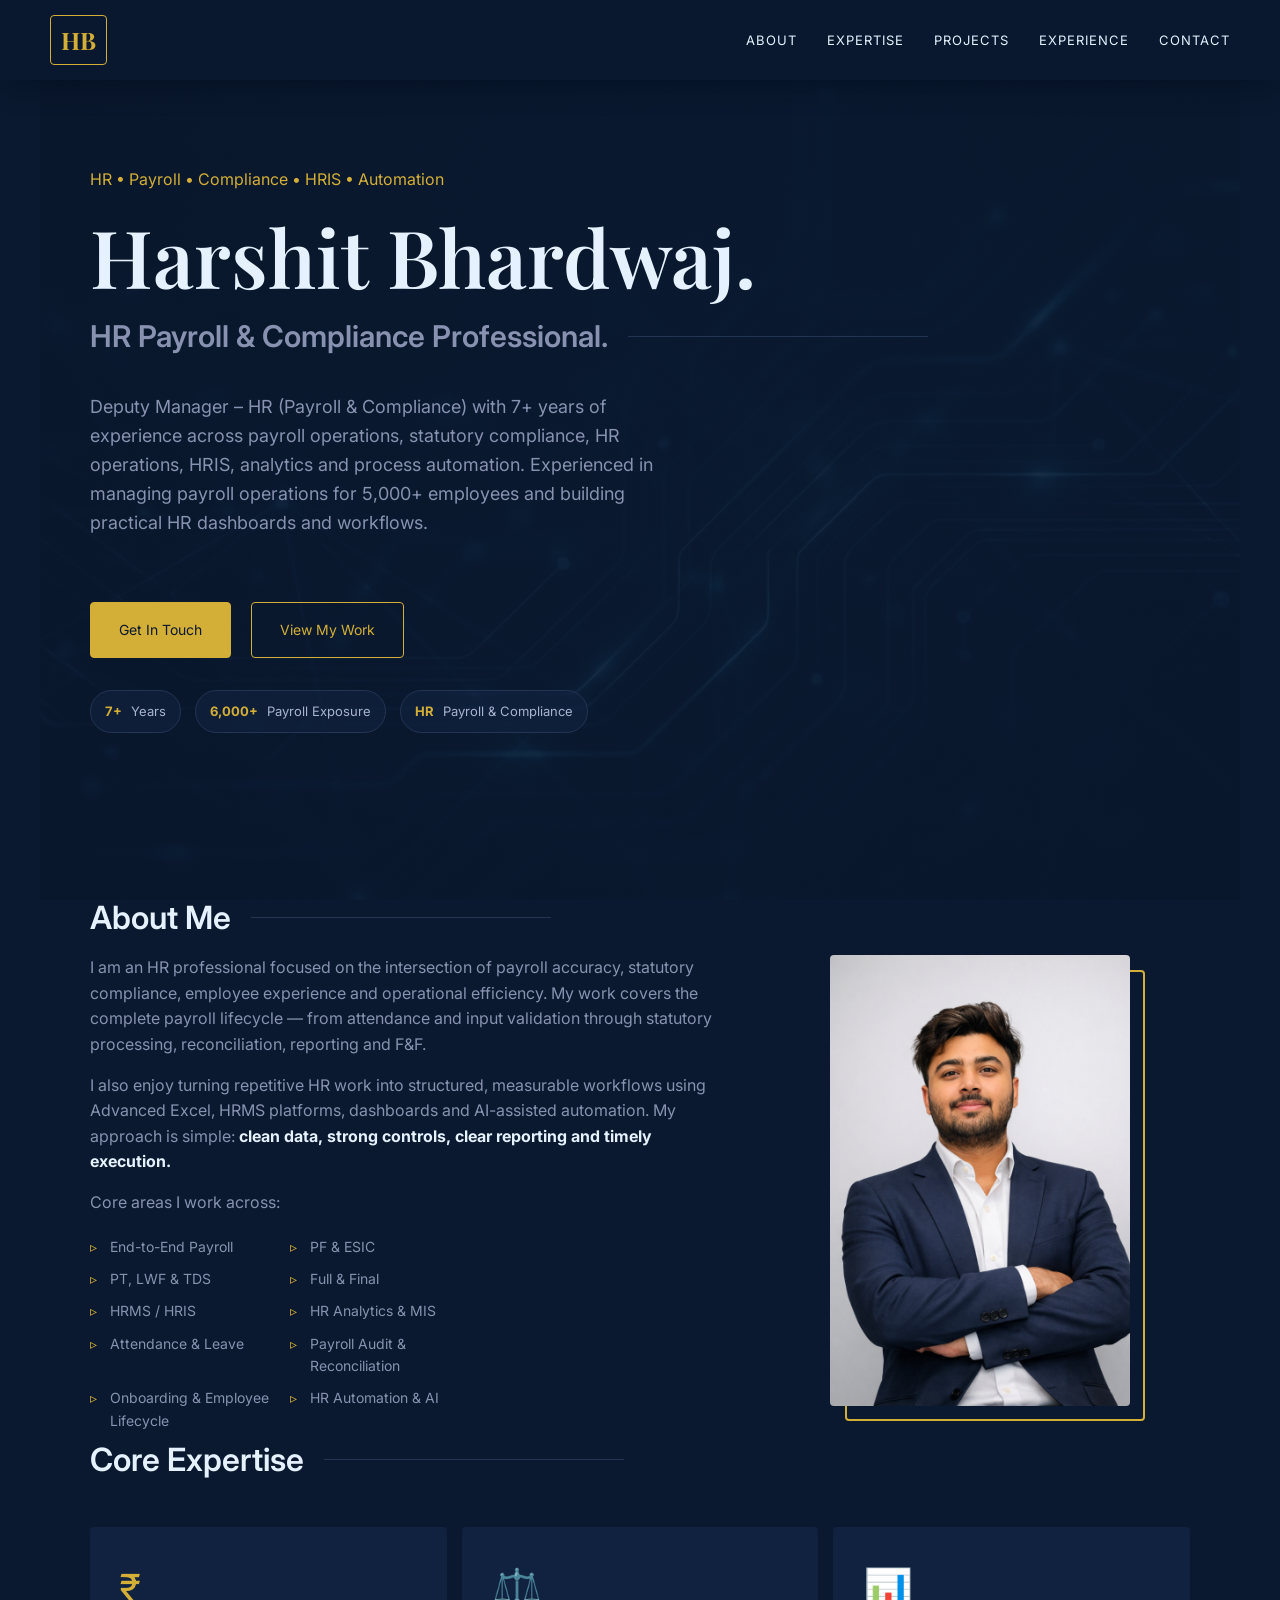
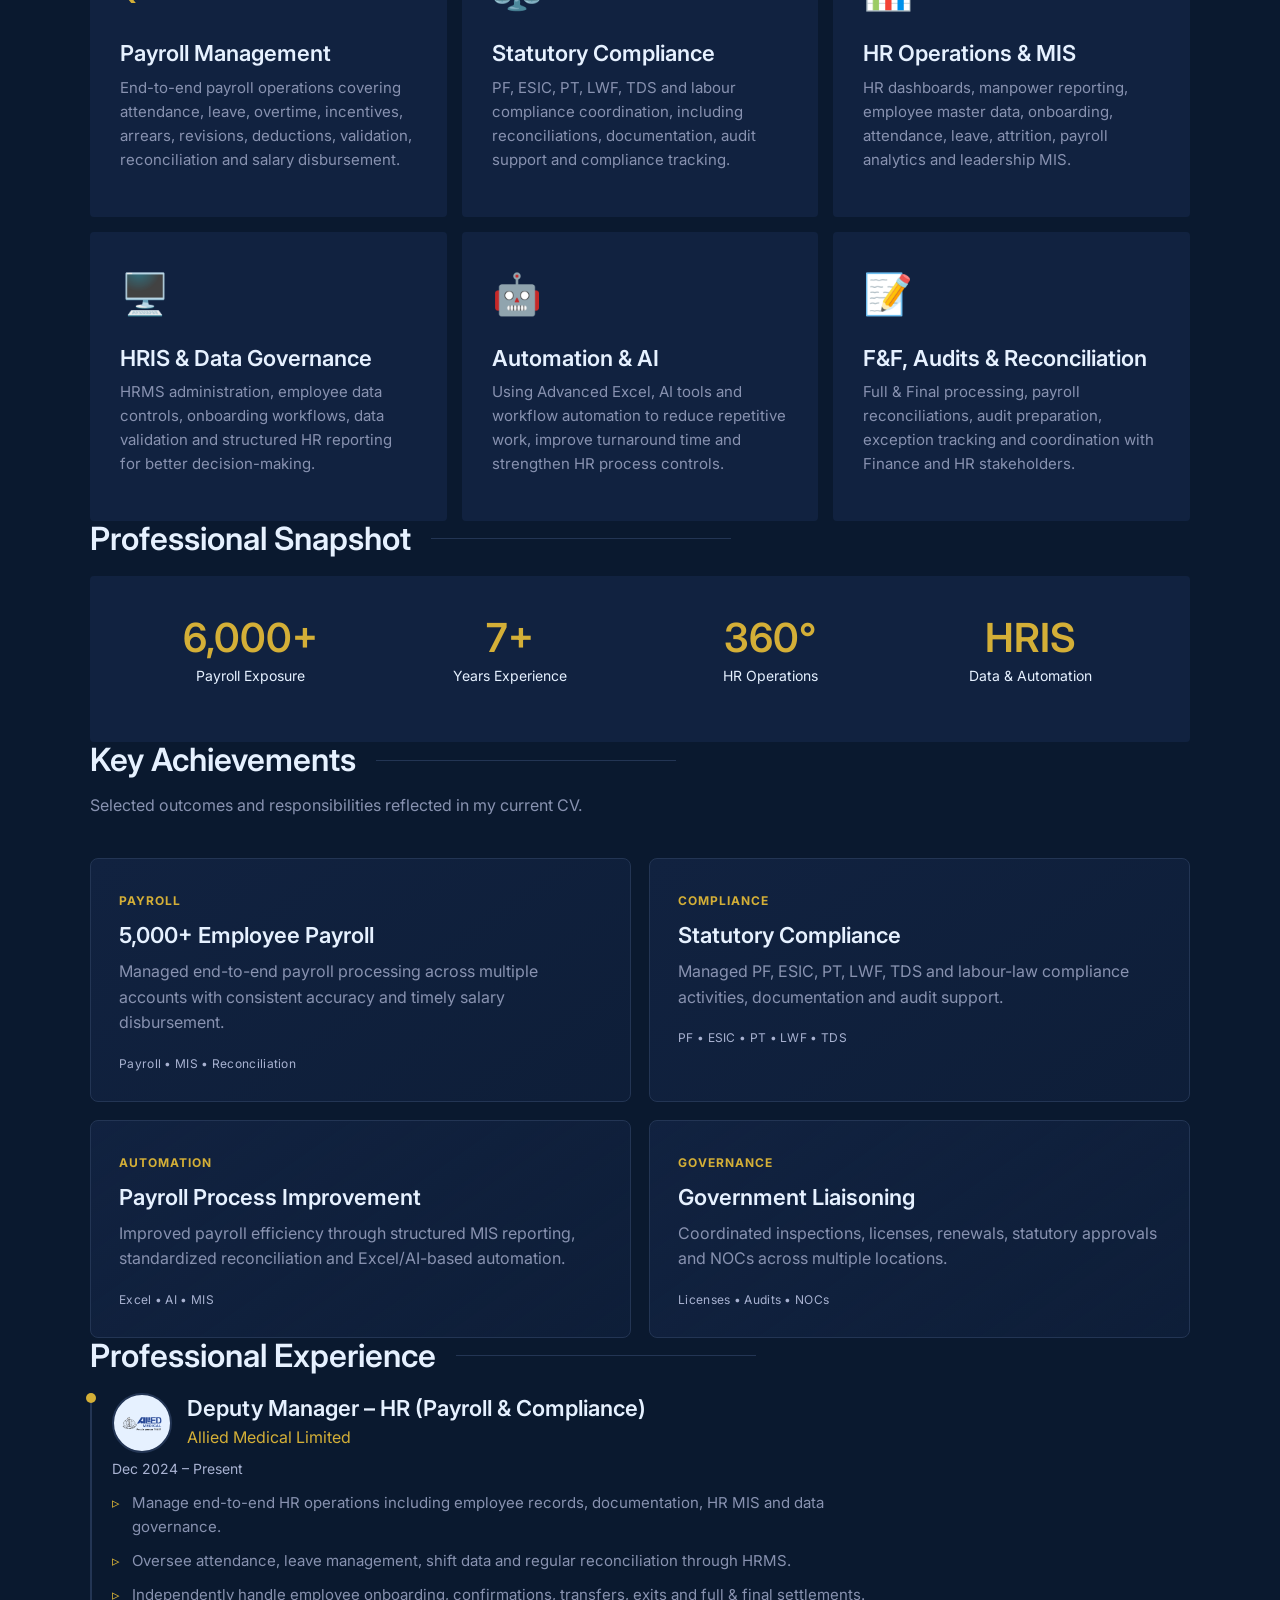
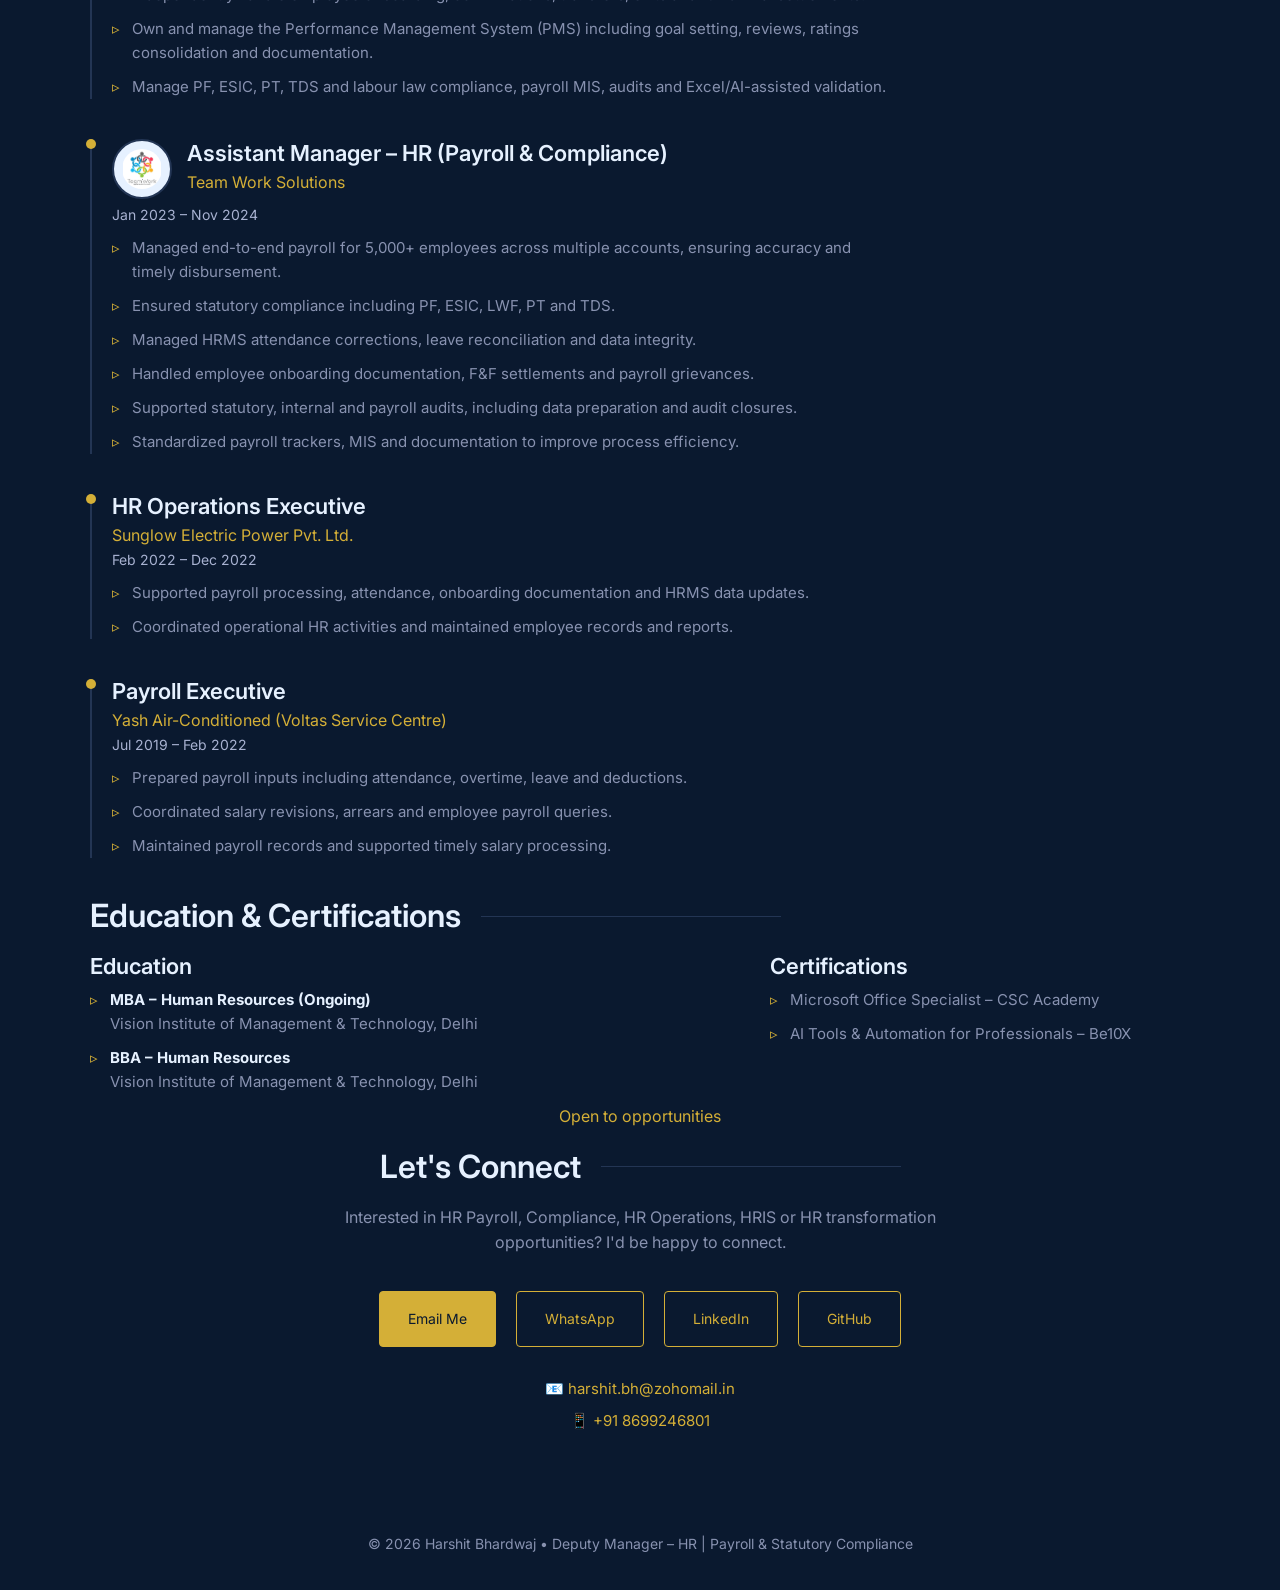
==== index.html @ 7fca2c7a "Update HR dashboard title and company logo labels" ====
<!DOCTYPE html>
<html lang="en">

<head>
    <meta charset="UTF-8">
    <meta name="viewport" content="width=device-width, initial-scale=1.0">
    <meta name="description" content="Harshit Bhardwaj — Deputy Manager – HR specializing in payroll, statutory compliance, HR operations, HRMS, employee lifecycle management and automation.">
    <meta name="author" content="Harshit Bhardwaj">
    <title>Harshit Bhardwaj | Deputy Manager – HR | Payroll & Statutory Compliance</title>
    <link rel="stylesheet" href="style.css">
    <link rel="preconnect" href="https://fonts.googleapis.com">
    <link rel="preconnect" href="https://fonts.gstatic.com" crossorigin>
    <link href="https://fonts.googleapis.com/css2?family=Inter:wght@300;400;500;600;700;800&family=Playfair+Display:wght@700&display=swap" rel="stylesheet">
</head>

<body>

    <header>
        <a href="#hero" class="logo" aria-label="Harshit Bhardwaj home">HB</a>
        <nav aria-label="Primary navigation">
            <ul>
                <li><a href="#about">About</a></li>
                <li><a href="#expertise">Expertise</a></li>
                <li><a href="#projects">Projects</a></li>
                <li><a href="#experience">Experience</a></li>
                <li><a href="#contact">Contact</a></li>
            </ul>
        </nav>
    </header>

    <main id="content">

        <section id="hero" class="container">
            <p class="overline">HR • Payroll • Compliance • HRIS • Automation</p>
            <h1>Harshit Bhardwaj.</h1>
            <h2 class="subtitle">HR Payroll & Compliance Professional.</h2>
            <p class="hero-text">
                Deputy Manager – HR (Payroll & Compliance) with 7+ years of experience across payroll operations,
                statutory compliance, HR operations, HRIS, analytics and process automation. Experienced in managing
                payroll operations for 5,000+ employees and building practical HR dashboards and workflows.
            </p>
            <div class="cta-group">
                <a href="mailto:Harshitbharthwaj@gmail.com" class="btn btn-primary">Get In Touch</a>
                <a href="#projects" class="btn">View My Work</a>
            </div>
            <div class="hero-metrics" aria-label="Professional highlights">
                <span><strong>7+</strong> Years</span>
                <span><strong>6,000+</strong> Payroll Exposure</span>
                <span><strong>HR</strong> Payroll & Compliance</span>
            </div>
        </section>

        <section id="about" class="container">
            <h2>About Me</h2>
            <div class="about-content">
                <div class="about-text">
                    <p>
                        I am an HR professional focused on the intersection of payroll accuracy, statutory compliance,
                        employee experience and operational efficiency. My work covers the complete payroll lifecycle —
                        from attendance and input validation through statutory processing, reconciliation, reporting and F&F.
                    </p>
                    <p>
                        I also enjoy turning repetitive HR work into structured, measurable workflows using Advanced
                        Excel, HRMS platforms, dashboards and AI-assisted automation. My approach is simple:
                        <strong>clean data, strong controls, clear reporting and timely execution.</strong>
                    </p>
                    <p>Core areas I work across:</p>
                    <ul class="skills-list">
                        <li>End-to-End Payroll</li>
                        <li>PF & ESIC</li>
                        <li>PT, LWF & TDS</li>
                        <li>Full & Final</li>
                        <li>HRMS / HRIS</li>
                        <li>HR Analytics & MIS</li>
                        <li>Attendance & Leave</li>
                        <li>Payroll Audit & Reconciliation</li>
                        <li>Onboarding & Employee Lifecycle</li>
                        <li>HR Automation & AI</li>
                    </ul>
                </div>
                <div class="about-img">
                    <div class="img-wrapper">
                        <img src="assets/profile.png" alt="Harshit Bhardwaj">
                    </div>
                </div>
            </div>
        </section>

        <section id="expertise" class="container">
            <h2>Core Expertise</h2>
            <div class="expertise-grid">
                <div class="expertise-card">
                    <div class="expertise-icon">₹</div>
                    <h3>Payroll Management</h3>
                    <p>End-to-end payroll operations covering attendance, leave, overtime, incentives, arrears,
                        revisions, deductions, validation, reconciliation and salary disbursement.</p>
                </div>

                <div class="expertise-card">
                    <div class="expertise-icon">⚖️</div>
                    <h3>Statutory Compliance</h3>
                    <p>PF, ESIC, PT, LWF, TDS and labour compliance coordination, including reconciliations,
                        documentation, audit support and compliance tracking.</p>
                </div>

                <div class="expertise-card">
                    <div class="expertise-icon">📊</div>
                    <h3>HR Operations & MIS</h3>
                    <p>HR dashboards, manpower reporting, employee master data, onboarding, attendance, leave,
                        attrition, payroll analytics and leadership MIS.</p>
                </div>

                <div class="expertise-card">
                    <div class="expertise-icon">🖥️</div>
                    <h3>HRIS & Data Governance</h3>
                    <p>HRMS administration, employee data controls, onboarding workflows, data validation and
                        structured HR reporting for better decision-making.</p>
                </div>

                <div class="expertise-card">
                    <div class="expertise-icon">🤖</div>
                    <h3>Automation & AI</h3>
                    <p>Using Advanced Excel, AI tools and workflow automation to reduce repetitive work, improve
                        turnaround time and strengthen HR process controls.</p>
                </div>

                <div class="expertise-card">
                    <div class="expertise-icon">📝</div>
                    <h3>F&F, Audits & Reconciliation</h3>
                    <p>Full & Final processing, payroll reconciliations, audit preparation, exception tracking and
                        coordination with Finance and HR stakeholders.</p>
                </div>
            </div>
        </section>

        <section id="impact" class="container">
            <h2>Professional Snapshot</h2>
            <div class="stats-grid">
                <div class="stat-item">
                    <h3>6,000+</h3>
                    <p>Payroll Exposure</p>
                </div>
                <div class="stat-item">
                    <h3>7+</h3>
                    <p>Years Experience</p>
                </div>
                <div class="stat-item">
                    <h3>360°</h3>
                    <p>HR Operations</p>
                </div>
                <div class="stat-item">
                    <h3>HRIS</h3>
                    <p>Data & Automation</p>
                </div>
            </div>
        </section>

        <section id="projects" class="container">
            <h2>Key Achievements</h2>
            <p class="section-intro">Selected outcomes and responsibilities reflected in my current CV.</p>
            <div class="projects-grid">
                <article class="project-card">
                    <span class="project-tag">Payroll</span>
                    <h3>5,000+ Employee Payroll</h3>
                    <p>Managed end-to-end payroll processing across multiple accounts with consistent accuracy and timely salary disbursement.</p>
                    <div class="project-tech">Payroll • MIS • Reconciliation</div>
                </article>
                <article class="project-card">
                    <span class="project-tag">Compliance</span>
                    <h3>Statutory Compliance</h3>
                    <p>Managed PF, ESIC, PT, LWF, TDS and labour-law compliance activities, documentation and audit support.</p>
                    <div class="project-tech">PF • ESIC • PT • LWF • TDS</div>
                </article>
                <article class="project-card">
                    <span class="project-tag">Automation</span>
                    <h3>Payroll Process Improvement</h3>
                    <p>Improved payroll efficiency through structured MIS reporting, standardized reconciliation and Excel/AI-based automation.</p>
                    <div class="project-tech">Excel • AI • MIS</div>
                </article>
                <article class="project-card">
                    <span class="project-tag">Governance</span>
                    <h3>Government Liaisoning</h3>
                    <p>Coordinated inspections, licenses, renewals, statutory approvals and NOCs across multiple locations.</p>
                    <div class="project-tech">Licenses • Audits • NOCs</div>
                </article>
            </div>
        </section>

        <section id="experience" class="container">
            <h2>Professional Experience</h2>
            <div class="experience-container">

                <div class="job-entry">
                    <div class="job-header">
                        <div class="company-header">
                            <img src="assets/allied-logo.png" alt="Allied Medical Limited logo" class="company-logo">
                            <div>
                                <h3>Deputy Manager – HR (Payroll & Compliance)</h3>
                                <span class="company">Allied Medical Limited</span>
                            </div>
                        </div>
                        <span class="range">Dec 2024 – Present</span>
                    </div>
                    <div class="job-description">
                        <ul>
                            <li>Manage end-to-end HR operations including employee records, documentation, HR MIS and data governance.</li>
                            <li>Oversee attendance, leave management, shift data and regular reconciliation through HRMS.</li>
                            <li>Independently handle employee onboarding, confirmations, transfers, exits and full & final settlements.</li>
                            <li>Own and manage the Performance Management System (PMS) including goal setting, reviews, ratings consolidation and documentation.</li>
                            <li>Manage PF, ESIC, PT, TDS and labour law compliance, payroll MIS, audits and Excel/AI-assisted validation.</li>
                        </ul>
                    </div>
                </div>

                <div class="job-entry">
                    <div class="job-header">
                        <div class="company-header">
                            <img src="assets/teamwork-logo.jpg" alt="Teamwork logo" class="company-logo">
                            <div>
                                <h3>Assistant Manager – HR (Payroll & Compliance)</h3>
                                <span class="company">Team Work Solutions</span>
                            </div>
                        </div>
                        <span class="range">Jan 2023 – Nov 2024</span>
                    </div>
                    <div class="job-description">
                        <ul>
                            <li>Managed end-to-end payroll for 5,000+ employees across multiple accounts, ensuring accuracy and timely disbursement.</li>
                            <li>Ensured statutory compliance including PF, ESIC, LWF, PT and TDS.</li>
                            <li>Managed HRMS attendance corrections, leave reconciliation and data integrity.</li>
                            <li>Handled employee onboarding documentation, F&F settlements and payroll grievances.</li>
                            <li>Supported statutory, internal and payroll audits, including data preparation and audit closures.</li>
                            <li>Standardized payroll trackers, MIS and documentation to improve process efficiency.</li>
                        </ul>
                    </div>
                </div>

                <div class="job-entry">
                    <div class="job-header">
                        <h3>HR Operations Executive</h3>
                        <span class="company">Sunglow Electric Power Pvt. Ltd.</span>
                        <span class="range">Feb 2022 – Dec 2022</span>
                    </div>
                    <div class="job-description">
                        <ul>
                            <li>Supported payroll processing, attendance, onboarding documentation and HRMS data updates.</li>
                            <li>Coordinated operational HR activities and maintained employee records and reports.</li>
                        </ul>
                    </div>
                </div>

                <div class="job-entry">
                    <div class="job-header">
                        <h3>Payroll Executive</h3>
                        <span class="company">Yash Air-Conditioned (Voltas Service Centre)</span>
                        <span class="range">Jul 2019 – Feb 2022</span>
                    </div>
                    <div class="job-description">
                        <ul>
                            <li>Prepared payroll inputs including attendance, overtime, leave and deductions.</li>
                            <li>Coordinated salary revisions, arrears and employee payroll queries.</li>
                            <li>Maintained payroll records and supported timely salary processing.</li>
                        </ul>
                    </div>
                </div>

            </div>
        </section>

        <section id="education" class="container">
            <h2>Education & Certifications</h2>
            <div class="about-content">
                <div class="education-block">
                    <h3>Education</h3>
                    <ul class="job-description">
                        <li><strong>MBA – Human Resources (Ongoing)</strong><br>Vision Institute of Management & Technology, Delhi</li>
                        <li><strong>BBA – Human Resources</strong><br>Vision Institute of Management & Technology, Delhi</li>
                    </ul>
                </div>
                <div class="cert-block">
                    <h3>Certifications</h3>
                    <ul class="job-description">
                        <li>Microsoft Office Specialist – CSC Academy</li>
                        <li>AI Tools & Automation for Professionals – Be10X</li>
                    </ul>
                </div>
            </div>
        </section>

        <section id="contact" class="container contact-section">
            <p class="overline">Open to opportunities</p>
            <h2>Let's Connect</h2>
            <p class="contact-copy">
                Interested in HR Payroll, Compliance, HR Operations, HRIS or HR transformation opportunities?
                I'd be happy to connect.
            </p>

            <div class="cta-group contact-actions">
                <a href="mailto:harshit.bh@zohomail.in" class="btn btn-primary">Email Me</a>
                <a href="https://wa.me/918699246801?text=Hi%20Harshit,%20I%20visited%20your%20portfolio%20and%20would%20like%20to%20connect." target="_blank" rel="noopener noreferrer" class="btn">WhatsApp</a>
                <a href="https://www.linkedin.com/in/harshitbhardwajteam" target="_blank" rel="noopener noreferrer" class="btn">LinkedIn</a>
                <a href="https://github.com/agentravan" target="_blank" rel="noopener noreferrer" class="btn">GitHub</a>
            </div>

            <div class="contact-details">
                <p>📧 <a href="mailto:harshit.bh@zohomail.in">harshit.bh@zohomail.in</a></p>
                <p>📱 <a href="https://wa.me/918699246801" target="_blank" rel="noopener noreferrer">+91 8699246801</a></p>
            </div>
        </section>

    </main>

    <footer>
        <div class="container">
            <p>© 2026 Harshit Bhardwaj • Deputy Manager – HR | Payroll & Statutory Compliance</p>
        </div>
    </footer>

    <script src="script.js"></script>
</body>
</html>
---- style.css ----
/* 
 * Harshit Bhardwaj Portfolio - Premium Corporate Theme
 * Colors: Navy Blue (#0a192f), Slate (#8892b0), White (#e6f1ff), Gold Accent (#d4af37)
 * Font: Inter / Playfair Display
 */

:root {
  --navy: #0a192f;
  --light-navy: #112240;
  --lightest-navy: #233554;
  --slate: #8892b0;
  --light-slate: #a8b2d1;
  --white: #e6f1ff;
  --gold: #d4af37;
  --gold-tint: rgba(212, 175, 55, 0.1);
  --font-sans: 'Inter', -apple-system, BlinkMacSystemFont, 'Segoe UI', Roboto, Helvetica, Arial, sans-serif;
  --font-serif: 'Playfair Display', serif;

  --transition: all 0.25s cubic-bezier(0.645, 0.045, 0.355, 1);
}

html {
  scroll-behavior: smooth;
  box-sizing: border-box;
}

*,
*:before,
*:after {
  box-sizing: inherit;
}

body {
  margin: 0;
  padding: 0;
  width: 100%;
  background-color: var(--navy);
  color: var(--slate);
  font-family: var(--font-sans);
  font-size: 16px;
  line-height: 1.6;
}

h1,
h2,
h3,
h4,
h5,
h6 {
  margin: 0 0 10px 0;
  font-weight: 600;
  color: var(--white);
  line-height: 1.1;
}

h1 {
  font-size: clamp(40px, 8vw, 80px);
  font-family: var(--font-serif);
}

h2 {
  font-size: clamp(26px, 5vw, 32px);
  margin-bottom: 20px;
  display: flex;
  align-items: center;
  white-space: nowrap;
}

h2::after {
  content: "";
  display: block;
  position: relative;
  width: 300px;
  height: 1px;
  margin-left: 20px;
  background-color: var(--lightest-navy);
}

h3 {
  font-size: 22px;
  color: var(--white);
}

p {
  margin: 0 0 15px 0;
}

a {
  color: var(--gold);
  text-decoration: none;
  transition: var(--transition);
}

a:hover {
  color: var(--white);
}

ul {
  list-style: none;
  padding: 0;
  margin: 0;
}

section {
  padding: 100px 0;
  max-width: 1000px;
  margin: 0 auto;
}

.container {
  padding: 0 50px;
  margin: 0 auto;
  max-width: 1200px;
}

/* Header */
header {
  position: fixed;
  top: 0;
  width: 100%;
  height: 80px;
  background-color: rgba(10, 25, 47, 0.85);
  backdrop-filter: blur(10px);
  z-index: 11;
  display: flex;
  justify-content: space-between;
  align-items: center;
  padding: 0 50px;
  box-shadow: 0 10px 30px -10px rgba(2, 12, 27, 0.7);
}

.logo {
  font-family: var(--font-serif);
  color: var(--gold);
  font-size: 24px;
  font-weight: 700;
  border: 1px solid var(--gold);
  padding: 5px 10px;
  border-radius: 4px;
}

nav ul {
  display: flex;
  gap: 30px;
}

nav a {
  font-size: 13px;
  font-family: var(--font-sans);
  color: var(--white);
  text-transform: uppercase;
  letter-spacing: 1px;
}

nav a:hover {
  color: var(--gold);
}

/* Hero Section */
#hero {
  min-height: 100vh;
  display: flex;
  flex-direction: column;
  justify-content: center;
  align-items: flex-start;
  padding-top: 0;
  background: linear-gradient(rgba(10, 25, 47, 0.9), rgba(10, 25, 47, 0.9)), url('assets/hero-bg.png');
  background-size: cover;
  background-position: center;
  background-attachment: fixed;
}

.overline {
  color: var(--gold);
  font-family: var(--font-sans);
  font-size: 16px;
  margin-bottom: 20px;
}

.subtitle {
  color: var(--slate);
  font-size: clamp(20px, 4vw, 30px);
  margin-top: 10px;
}

.hero-text {
  max-width: 600px;
  margin-top: 20px;
  font-size: 18px;
}

.cta-group {
  margin-top: 50px;
  display: flex;
  gap: 20px;
}

.btn {
  color: var(--gold);
  background-color: transparent;
  border: 1px solid var(--gold);
  border-radius: 4px;
  padding: 1.25rem 1.75rem;
  font-size: 14px;
  line-height: 1;
  cursor: pointer;
  transition: var(--transition);
}

.btn:hover {
  background-color: var(--gold-tint);
}

.btn-primary {
  background-color: var(--gold);
  color: var(--navy);
}

.btn-primary:hover {
  background-color: transparent;
  color: var(--gold);
}

/* About Section */
.about-content {
  display: grid;
  grid-template-columns: 3fr 2fr;
  gap: 50px;
}

.about-text ul.skills-list {
  display: grid;
  grid-template-columns: repeat(2, minmax(140px, 200px));
  margin-top: 20px;
}

.about-text ul.skills-list li {
  position: relative;
  padding-left: 20px;
  margin-bottom: 10px;
  font-size: 14px;
}

.about-text ul.skills-list li::before {
  content: "▹";
  position: absolute;
  left: 0;
  color: var(--gold);
}

/* About Image */
.about-img {
  position: relative;
  max-width: 300px;
  margin: 0 auto;
}

.img-wrapper {
  position: relative;
  border-radius: 4px;
  background-color: transparent;
  border-radius: 4px;
}

.img-wrapper img {
  width: 100%;
  height: auto;
  border-radius: 4px;
  transition: var(--transition);
  display: block;
}

.img-wrapper:hover img {
  opacity: 1;
}

.img-wrapper::after {
  content: "";
  display: block;
  position: absolute;
  width: 100%;
  height: 100%;
  border: 2px solid var(--gold);
  top: 15px;
  left: 15px;
  z-index: -1;
  border-radius: 4px;
  transition: var(--transition);
}

.img-wrapper:hover::after {
  top: 10px;
  left: 10px;
}

/* Expertise Cards */
.expertise-grid {
  display: grid;
  grid-template-columns: repeat(auto-fill, minmax(300px, 1fr));
  gap: 15px;
  margin-top: 50px;
}

.expertise-card {
  background-color: var(--light-navy);
  padding: 30px;
  border-radius: 4px;
  transition: var(--transition);
  height: 100%;
  cursor: default;
}

.expertise-card:hover {
  transform: translateY(-5px);
  box-shadow: 0 20px 30px -15px rgba(2, 12, 27, 0.7);
}

.expertise-card header {
  margin-bottom: 20px;
}

.expertise-icon {
  color: var(--gold);
  font-size: 40px;
  margin-bottom: 20px;
}

.expertise-card h3 {
  margin-bottom: 10px;
}

.expertise-card p {
  font-size: 15px;
}

/* Experience Section */
.experience-container {
  max-width: 800px;
}

.job-entry {
  margin-bottom: 40px;
  padding-left: 20px;
  border-left: 2px solid var(--lightest-navy);
  position: relative;
}

.job-entry::before {
  content: "";
  position: absolute;
  left: -6px;
  top: 0;
  width: 10px;
  height: 10px;
  border-radius: 50%;
  background: var(--gold);
}

.job-header h3 {
  margin-bottom: 5px;
}

.company {
  color: var(--gold);
}

.range {
  font-family: var(--font-sans);
  font-size: 14px;
  color: var(--light-slate);
  margin-bottom: 10px;
  display: block;
}

.job-description ul {
  margin-top: 10px;
}

.job-description li {
  position: relative;
  padding-left: 20px;
  margin-bottom: 10px;
  font-size: 15px;
}

.job-description li::before {
  content: "▹";
  position: absolute;
  left: 0;
  color: var(--gold);
}

/* Stats/Achievements */
.stats-grid {
  display: grid;
  grid-template-columns: repeat(4, 1fr);
  gap: 20px;
  text-align: center;
  margin-top: 20px;
  background-color: var(--light-navy);
  padding: 40px;
  border-radius: 4px;
}

.stat-item h3 {
  font-size: 40px;
  color: var(--gold);
  margin-bottom: 5px;
}

.stat-item p {
  color: var(--white);
  font-size: 14px;
}

/* Footer */
footer {
  text-align: center;
  padding: 20px;
  background-color: var(--navy);
  color: var(--slate);
  font-size: 14px;
}

/* Responsive */
@media (max-width: 768px) {
  .container {
    padding: 0 25px;
  }

  nav {
    display: none;
    /* Mobile menu to be implemented if needed */
  }

  h1 {
    font-size: 50px;
  }

  .about-content {
    grid-template-columns: 1fr;
  }

  .stats-grid {
    grid-template-columns: 1fr 1fr;
  }
}

/* Company Logos */
.company-header {
  display: flex;
  align-items: center;
  gap: 15px;
  margin-bottom: 5px;
}

.company-logo {
  width: 60px;
  height: 60px;
  object-fit: contain;
  background-color: var(--white);
  border-radius: 50%;
  padding: 8px;
  border: 2px solid var(--lightest-navy);
  transition: var(--transition);
}

@media (max-width: 768px) {
  .company-header {
    flex-direction: column;
    align-items: flex-start;
  }
}

/* Portfolio 2026 enhancements */
.hero-metrics {
  display: flex;
  flex-wrap: wrap;
  gap: 14px;
  margin-top: 32px;
}
.hero-metrics span {
  padding: 10px 14px;
  border: 1px solid var(--lightest-navy);
  border-radius: 999px;
  background: rgba(17, 34, 64, 0.65);
  color: var(--light-slate);
  font-size: 13px;
}
.hero-metrics strong {
  color: var(--gold);
  margin-right: 5px;
}
.section-intro {
  max-width: 680px;
  margin-top: -5px;
}
.projects-grid {
  display: grid;
  grid-template-columns: repeat(2, minmax(0, 1fr));
  gap: 18px;
  margin-top: 40px;
}
.project-card {
  background: linear-gradient(145deg, var(--light-navy), rgba(17, 34, 64, 0.55));
  border: 1px solid var(--lightest-navy);
  padding: 28px;
  border-radius: 8px;
  transition: var(--transition);
}
.project-card:hover {
  transform: translateY(-5px);
  border-color: var(--gold);
  box-shadow: 0 18px 35px -18px rgba(2, 12, 27, 0.9);
}
.project-card h3 {
  margin: 10px 0 12px;
}
.project-tag {
  display: inline-block;
  color: var(--gold);
  font-size: 12px;
  font-weight: 700;
  letter-spacing: 1px;
  text-transform: uppercase;
}
.project-tech {
  margin-top: 18px;
  color: var(--light-slate);
  font-size: 12px;
  letter-spacing: .3px;
}
.contact-section {
  text-align: center;
  margin-bottom: 80px;
}
.contact-section h2 {
  justify-content: center;
}
.contact-copy {
  max-width: 650px;
  margin: 0 auto;
}
.contact-actions {
  justify-content: center;
  margin-top: 35px;
}
.contact-details {
  margin-top: 30px;
  font-size: 15px;
}
.contact-details p {
  margin-bottom: 8px;
}
strong {
  color: var(--white);
}
@media (max-width: 768px) {
  .hero-metrics {
    gap: 8px;
  }
  .hero-metrics span {
    font-size: 12px;
  }
  .projects-grid {
    grid-template-columns: 1fr;
  }
  .contact-actions {
    flex-direction: column;
    width: 100%;
  }
  .contact-actions .btn {
    width: 100%;
    text-align: center;
  }
}
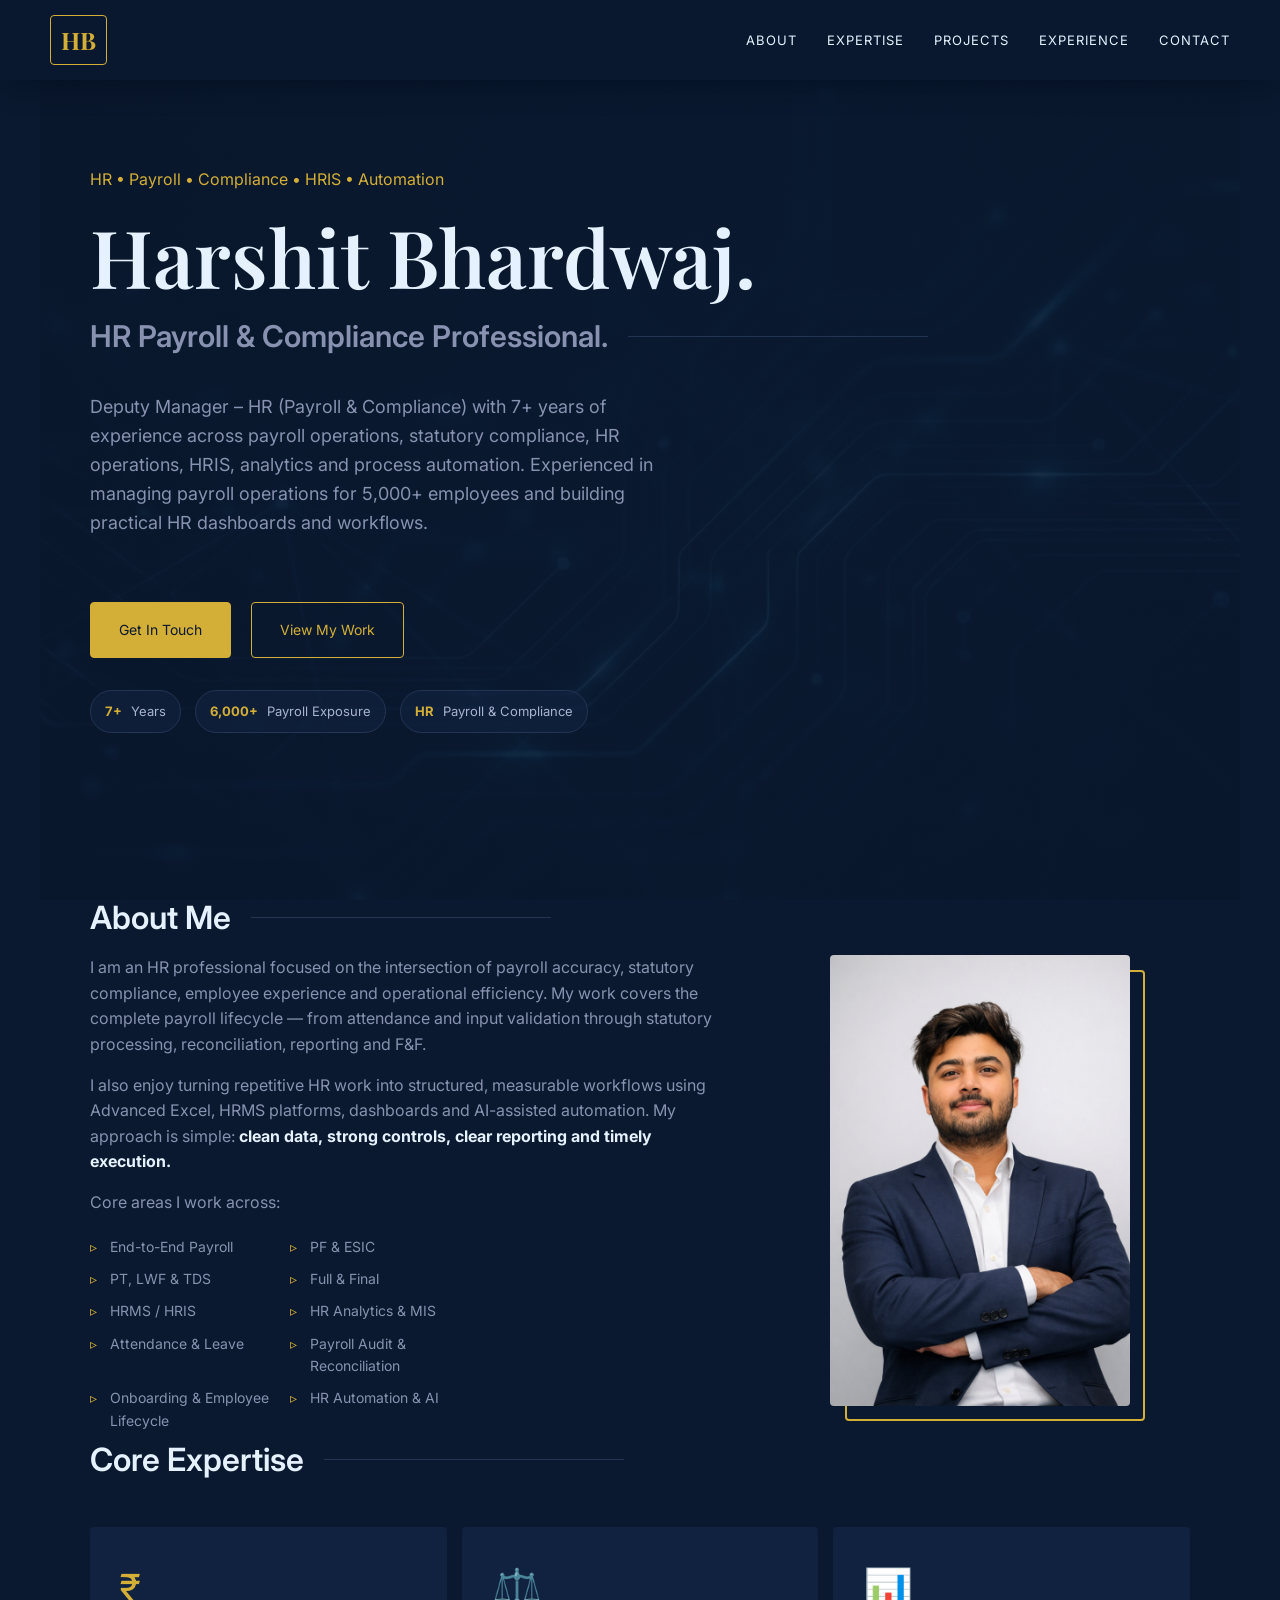
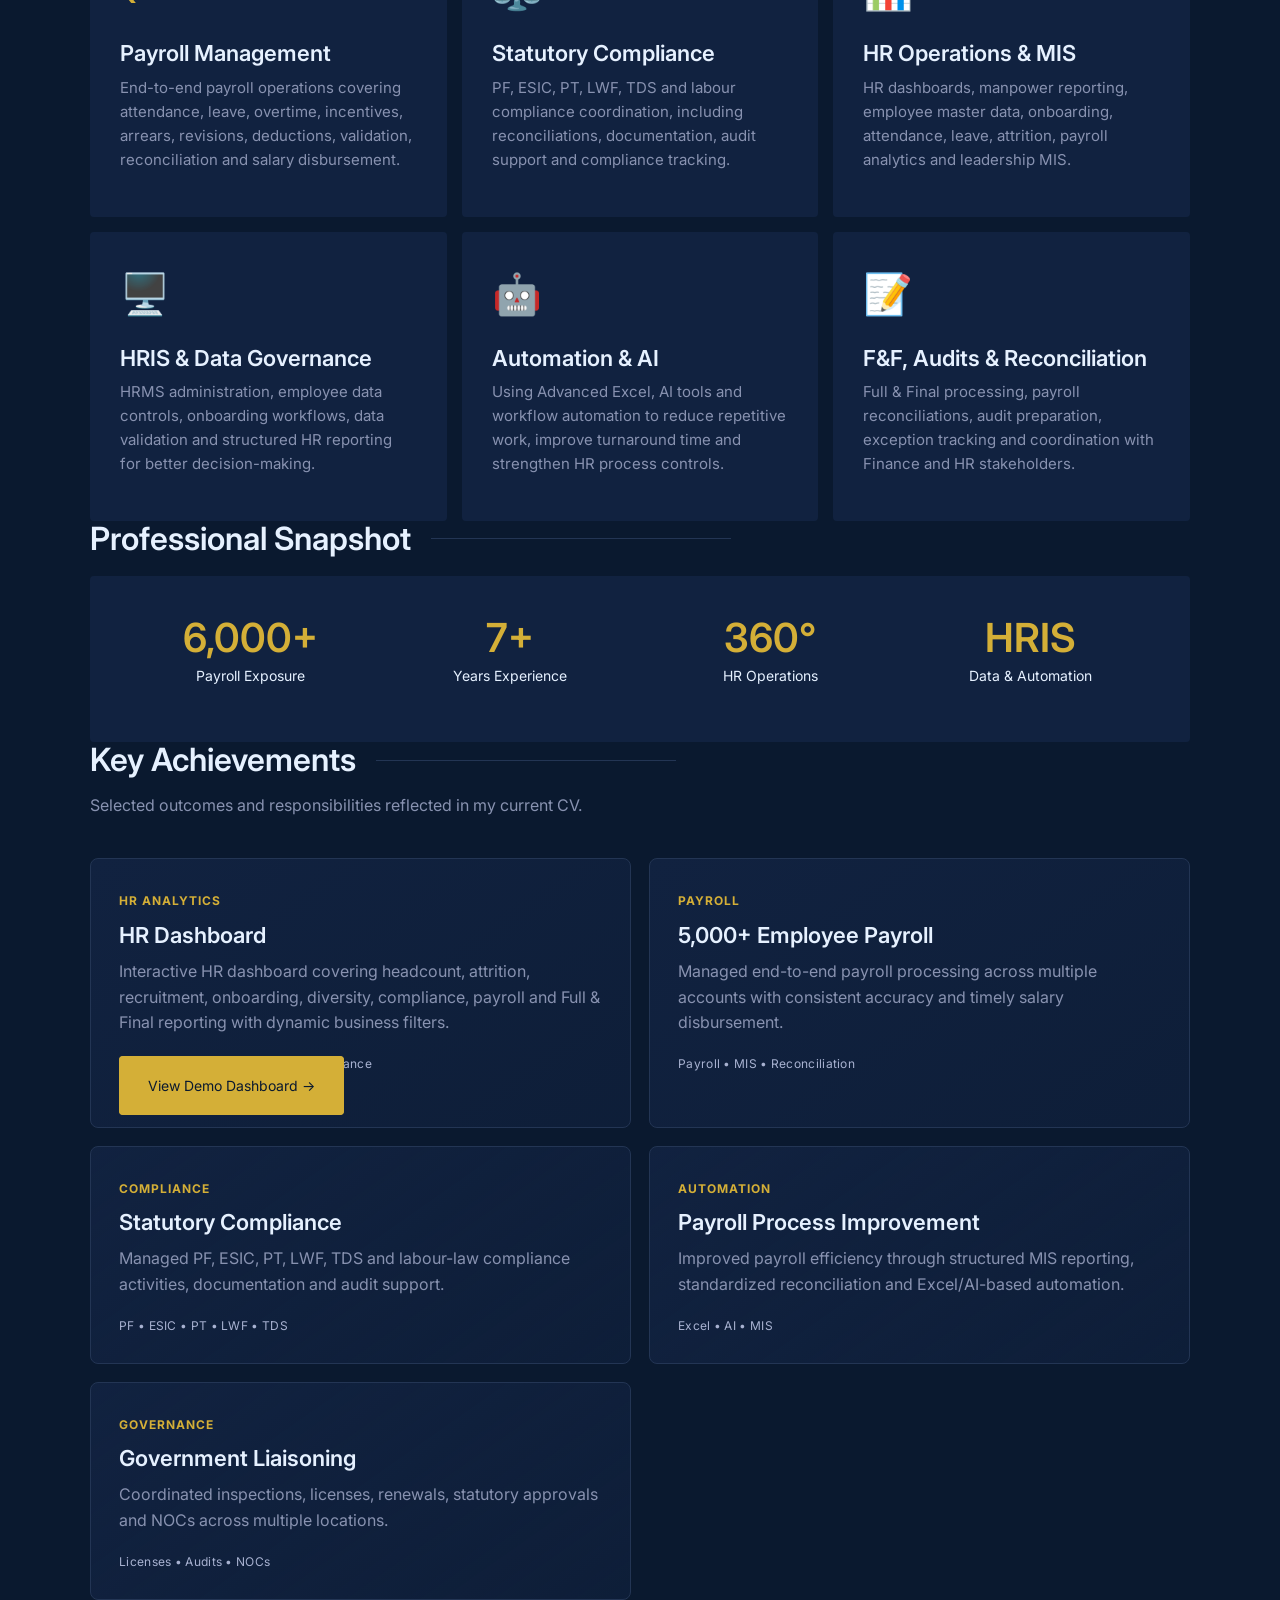
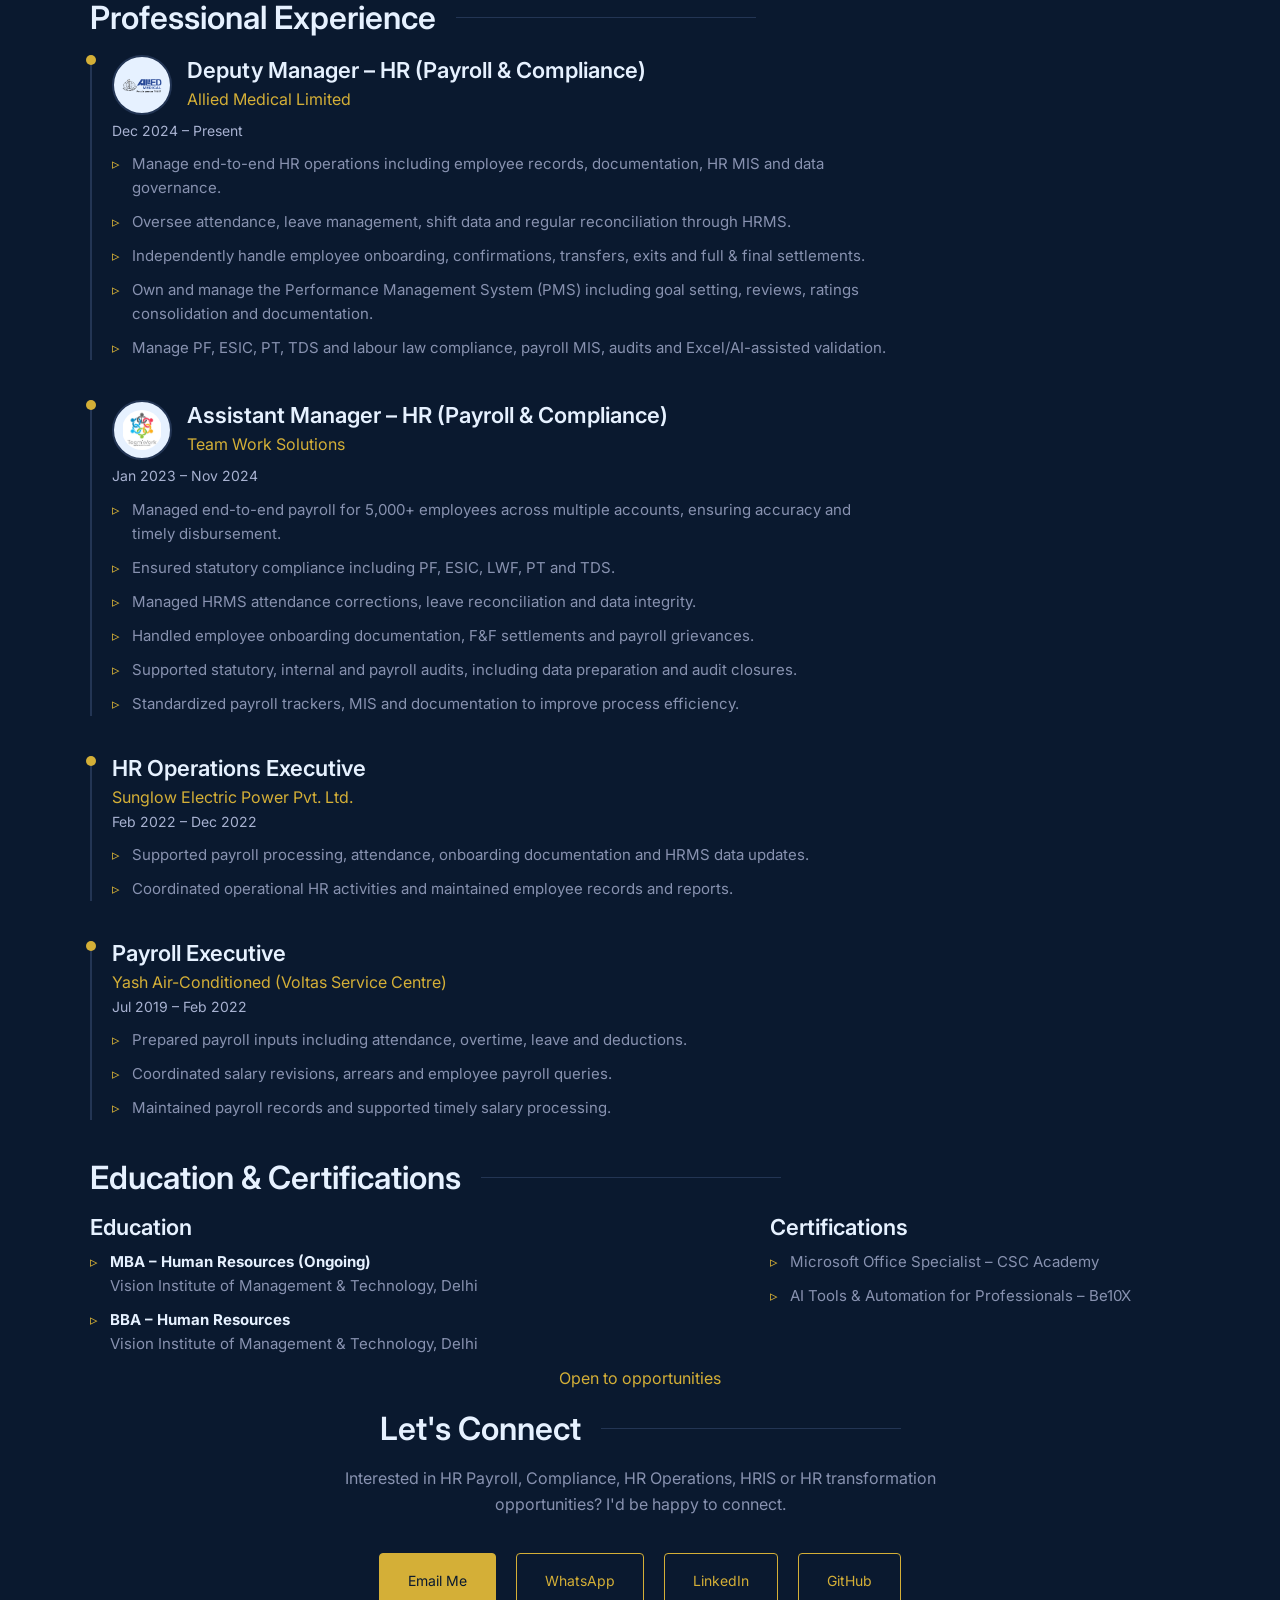
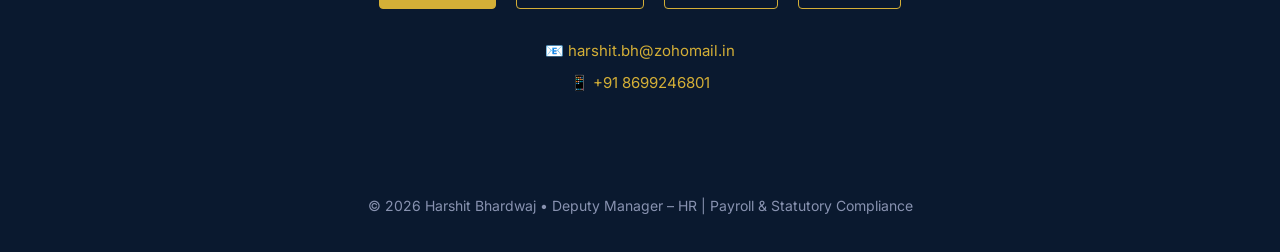
==== commit 0aea5808: "Add HR Dashboard demo card" ====
--- a/index.html
+++ b/index.html
@@ -160,6 +160,14 @@
             <p class="section-intro">Selected outcomes and responsibilities reflected in my current CV.</p>
             <div class="projects-grid">
                 <article class="project-card">
+                    <span class="project-tag">HR Analytics</span>
+                    <h3>HR Dashboard</h3>
+                    <p>Interactive HR dashboard covering headcount, attrition, recruitment, onboarding, diversity,
+                        compliance, payroll and Full & Final reporting with dynamic business filters.</p>
+                    <div class="project-tech">HRIS • MIS • Analytics • Data Governance</div>
+                    <a href="hr-dashboard-demo.html" class="btn btn-primary" target="_blank" rel="noopener noreferrer">View Demo Dashboard →</a>
+                </article>
+                <article class="project-card">
                     <span class="project-tag">Payroll</span>
                     <h3>5,000+ Employee Payroll</h3>
                     <p>Managed end-to-end payroll processing across multiple accounts with consistent accuracy and timely salary disbursement.</p>
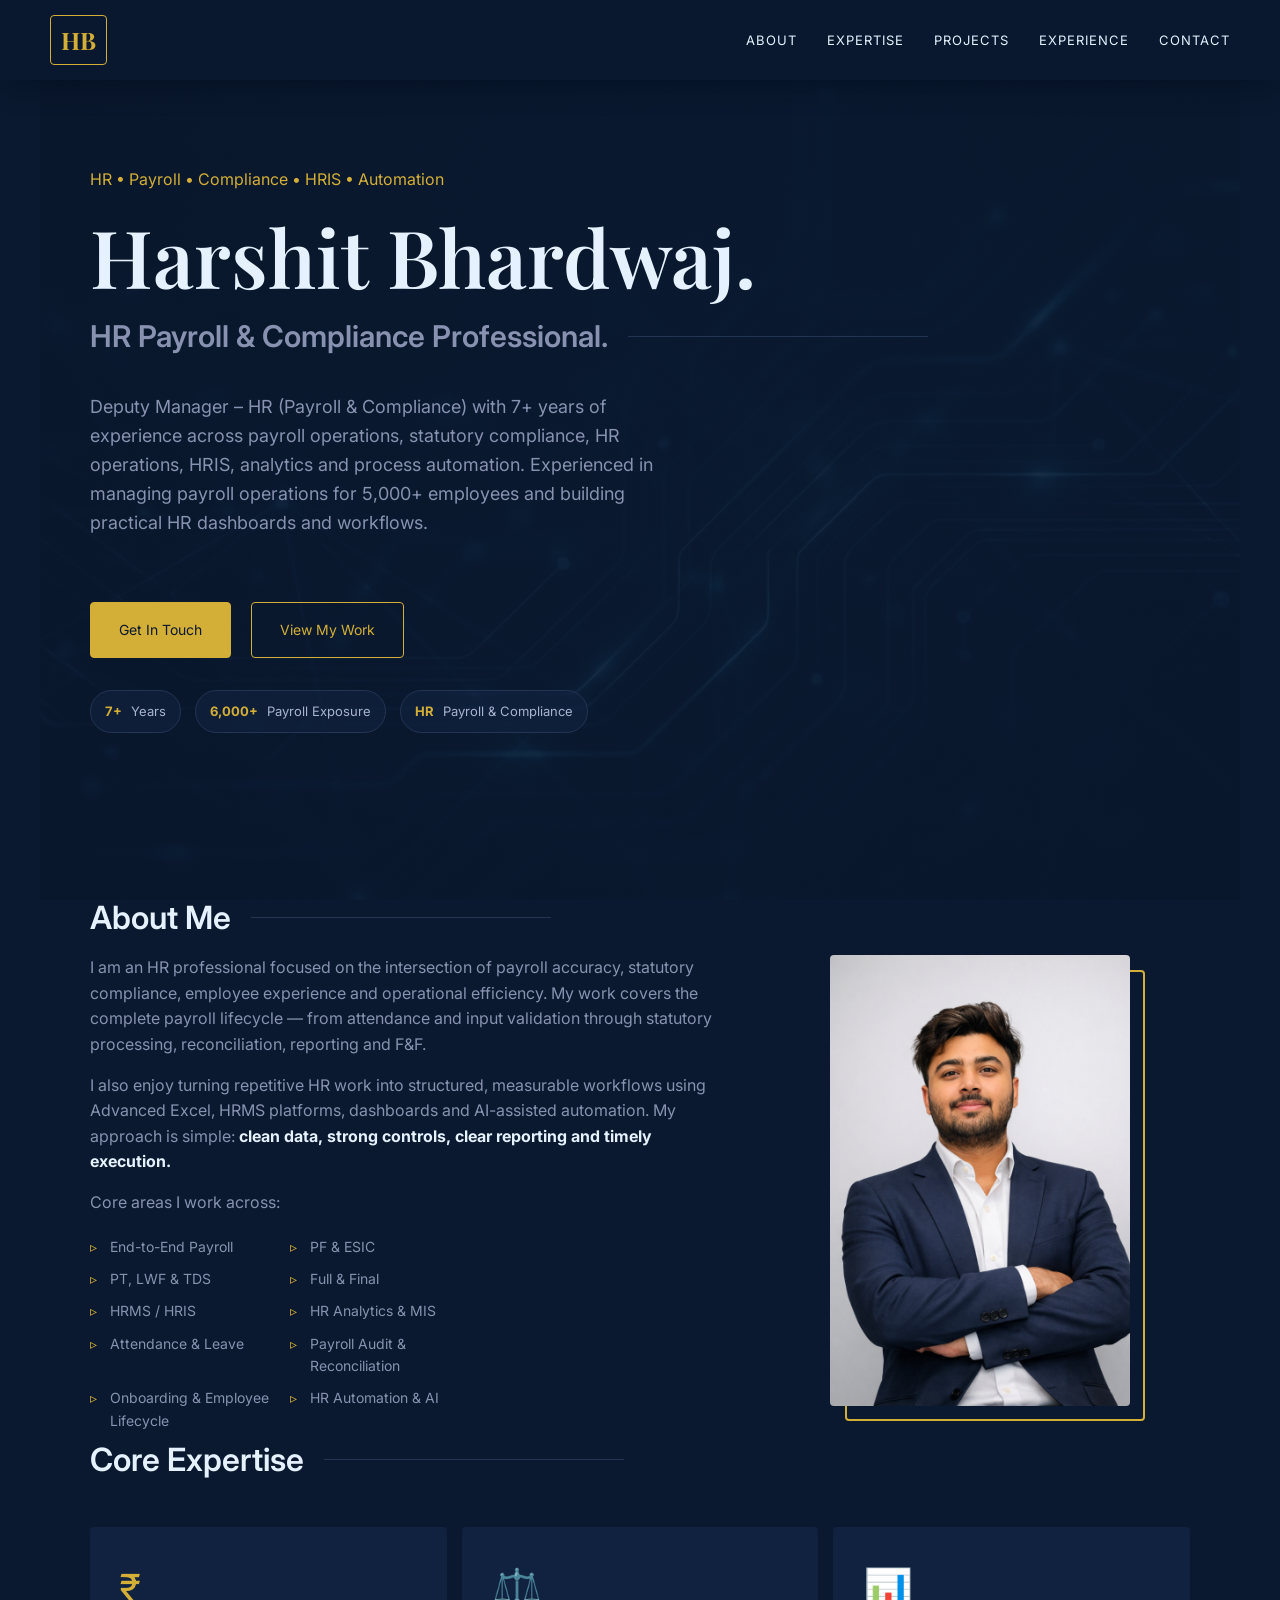
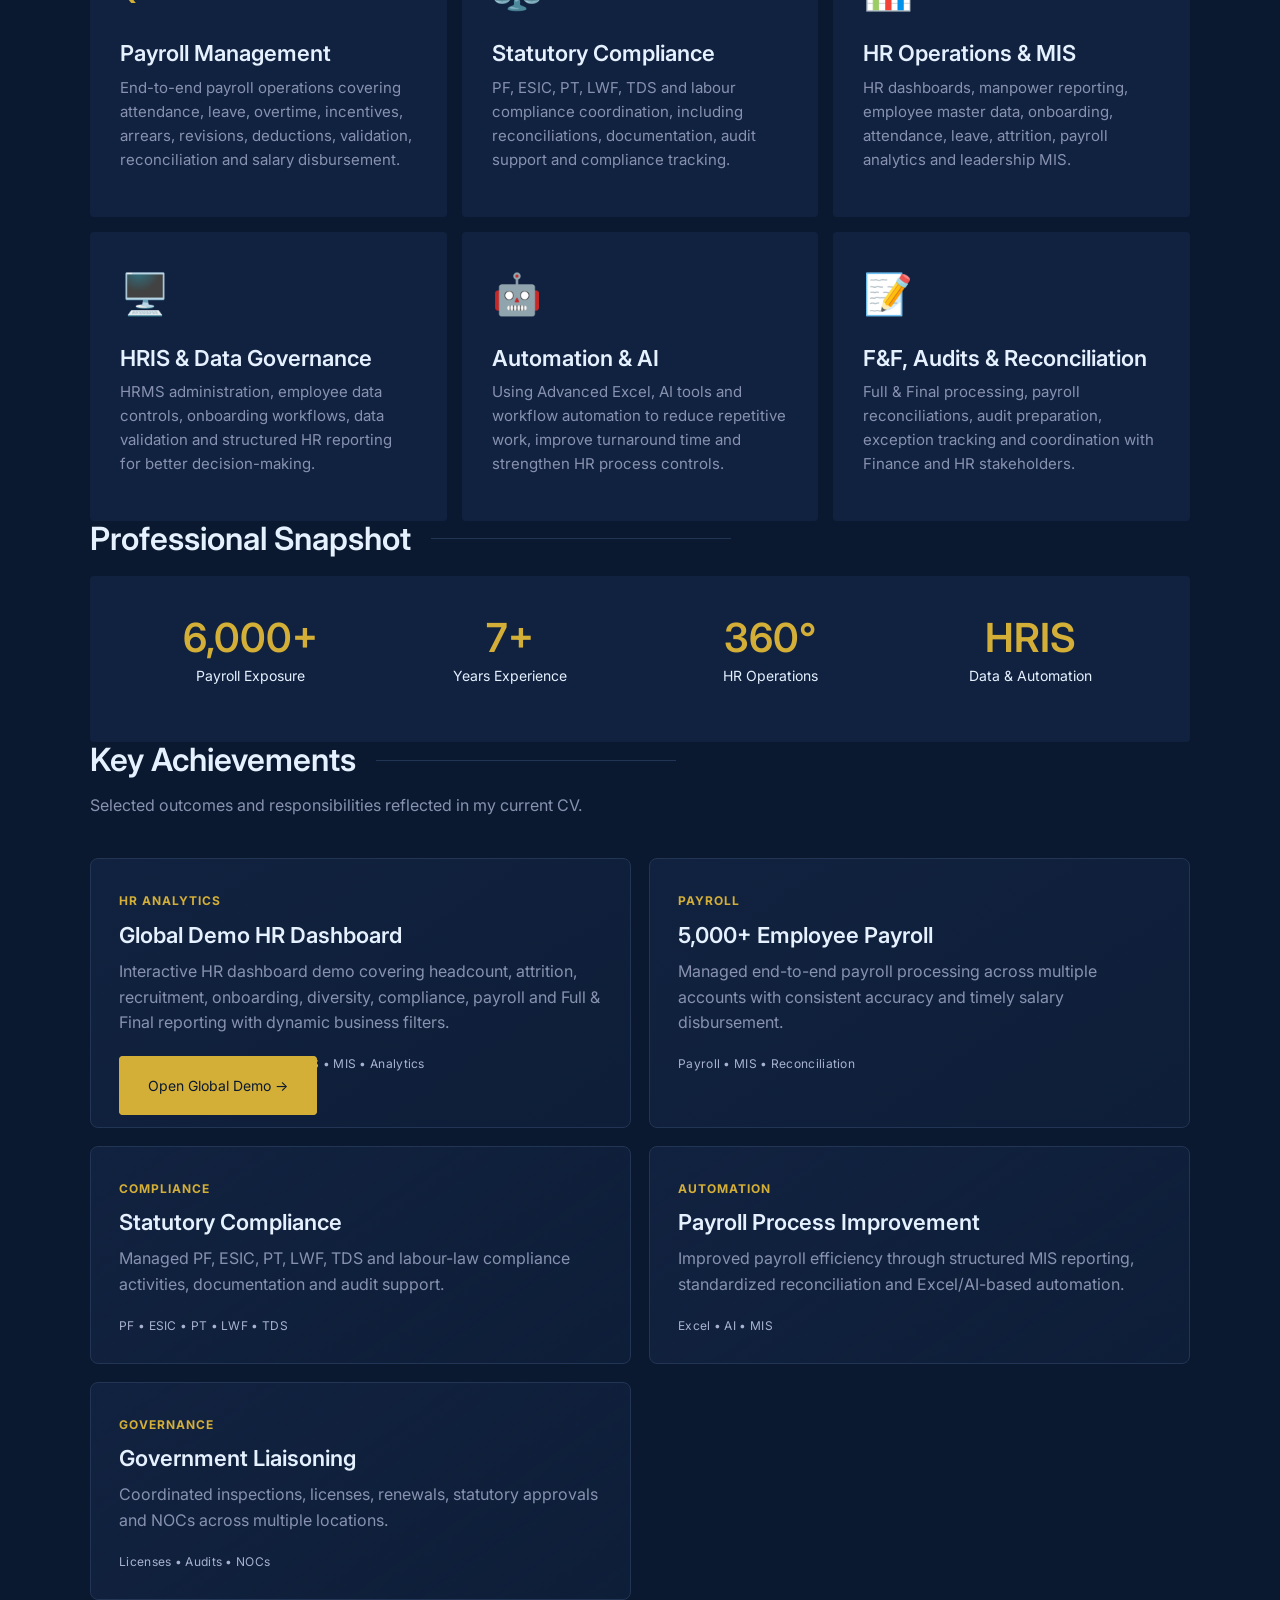
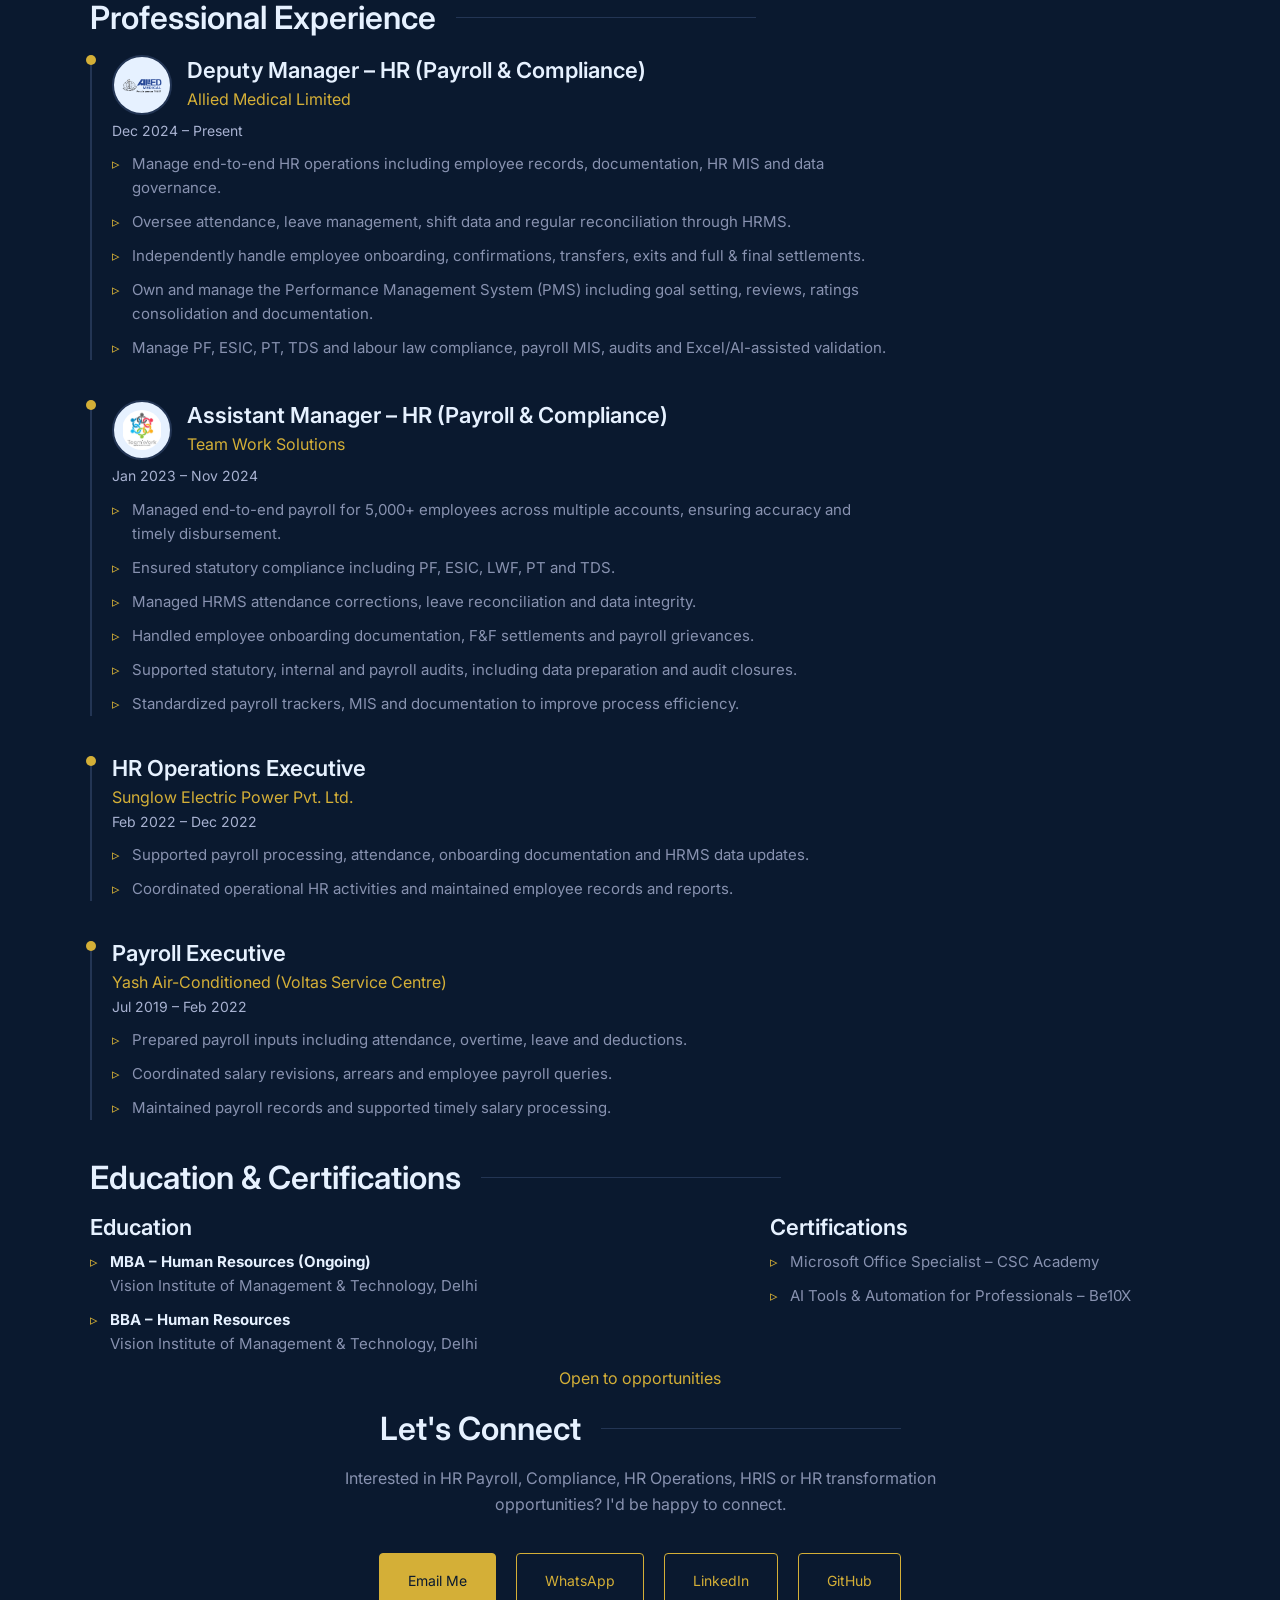
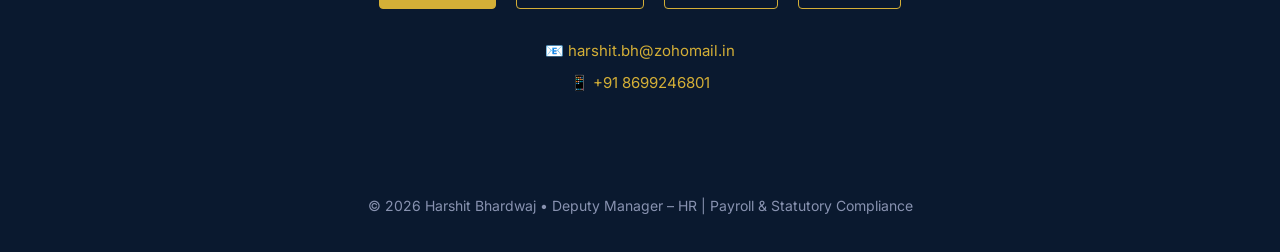
==== commit 165752fa: "Polish HR dashboard project card and demo CTA" ====
--- a/index.html
+++ b/index.html
@@ -161,11 +161,11 @@
             <div class="projects-grid">
                 <article class="project-card">
                     <span class="project-tag">HR Analytics</span>
-                    <h3>HR Dashboard</h3>
-                    <p>Interactive HR dashboard covering headcount, attrition, recruitment, onboarding, diversity,
+                    <h3>Global Demo HR Dashboard</h3>
+                    <p>Interactive HR dashboard demo covering headcount, attrition, recruitment, onboarding, diversity,
                         compliance, payroll and Full & Final reporting with dynamic business filters.</p>
-                    <div class="project-tech">HRIS • MIS • Analytics • Data Governance</div>
-                    <a href="hr-dashboard-demo.html" class="btn btn-primary" target="_blank" rel="noopener noreferrer">View Demo Dashboard →</a>
+                    <div class="project-tech">Made by Harshit Bhardwaj • HRIS • MIS • Analytics</div>
+                    <a href="hr-dashboard-demo.html" class="btn btn-primary project-demo-btn" target="_blank" rel="noopener noreferrer">Open Global Demo →</a>
                 </article>
                 <article class="project-card">
                     <span class="project-tag">Payroll</span>
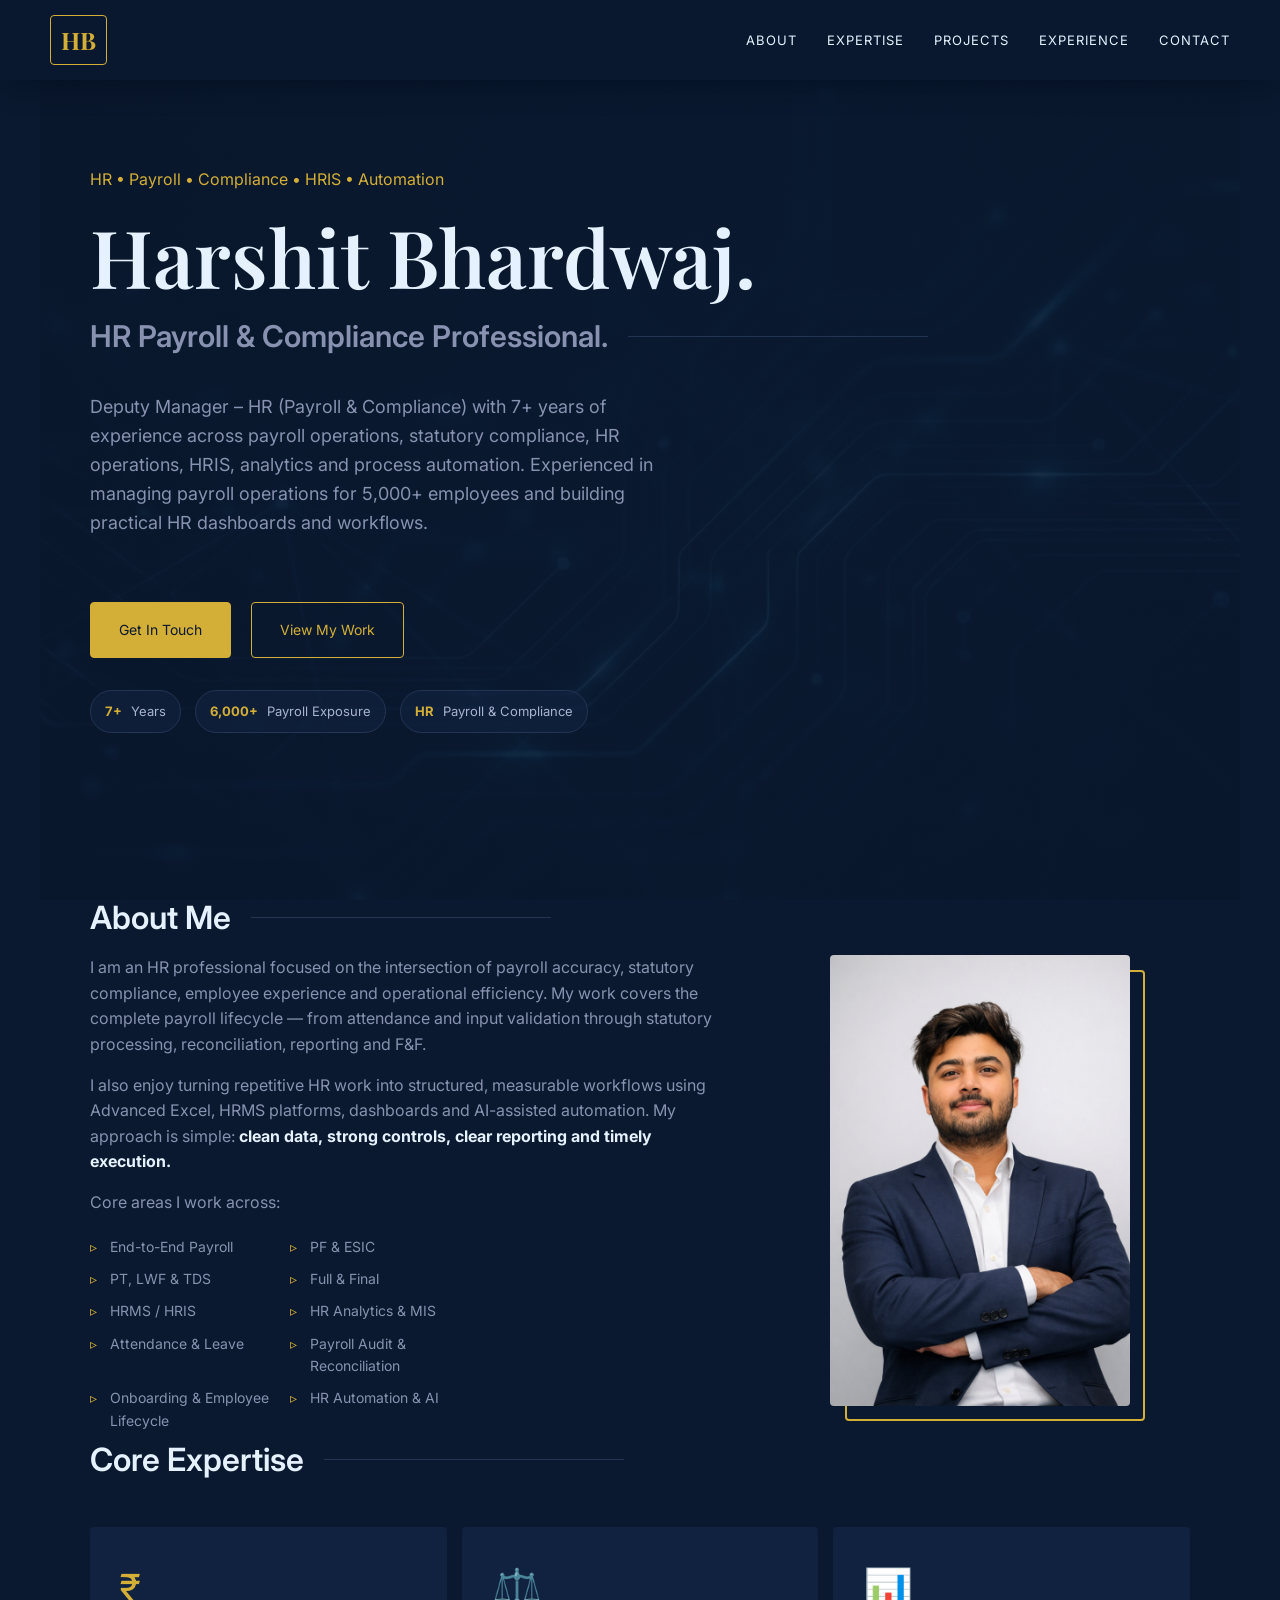
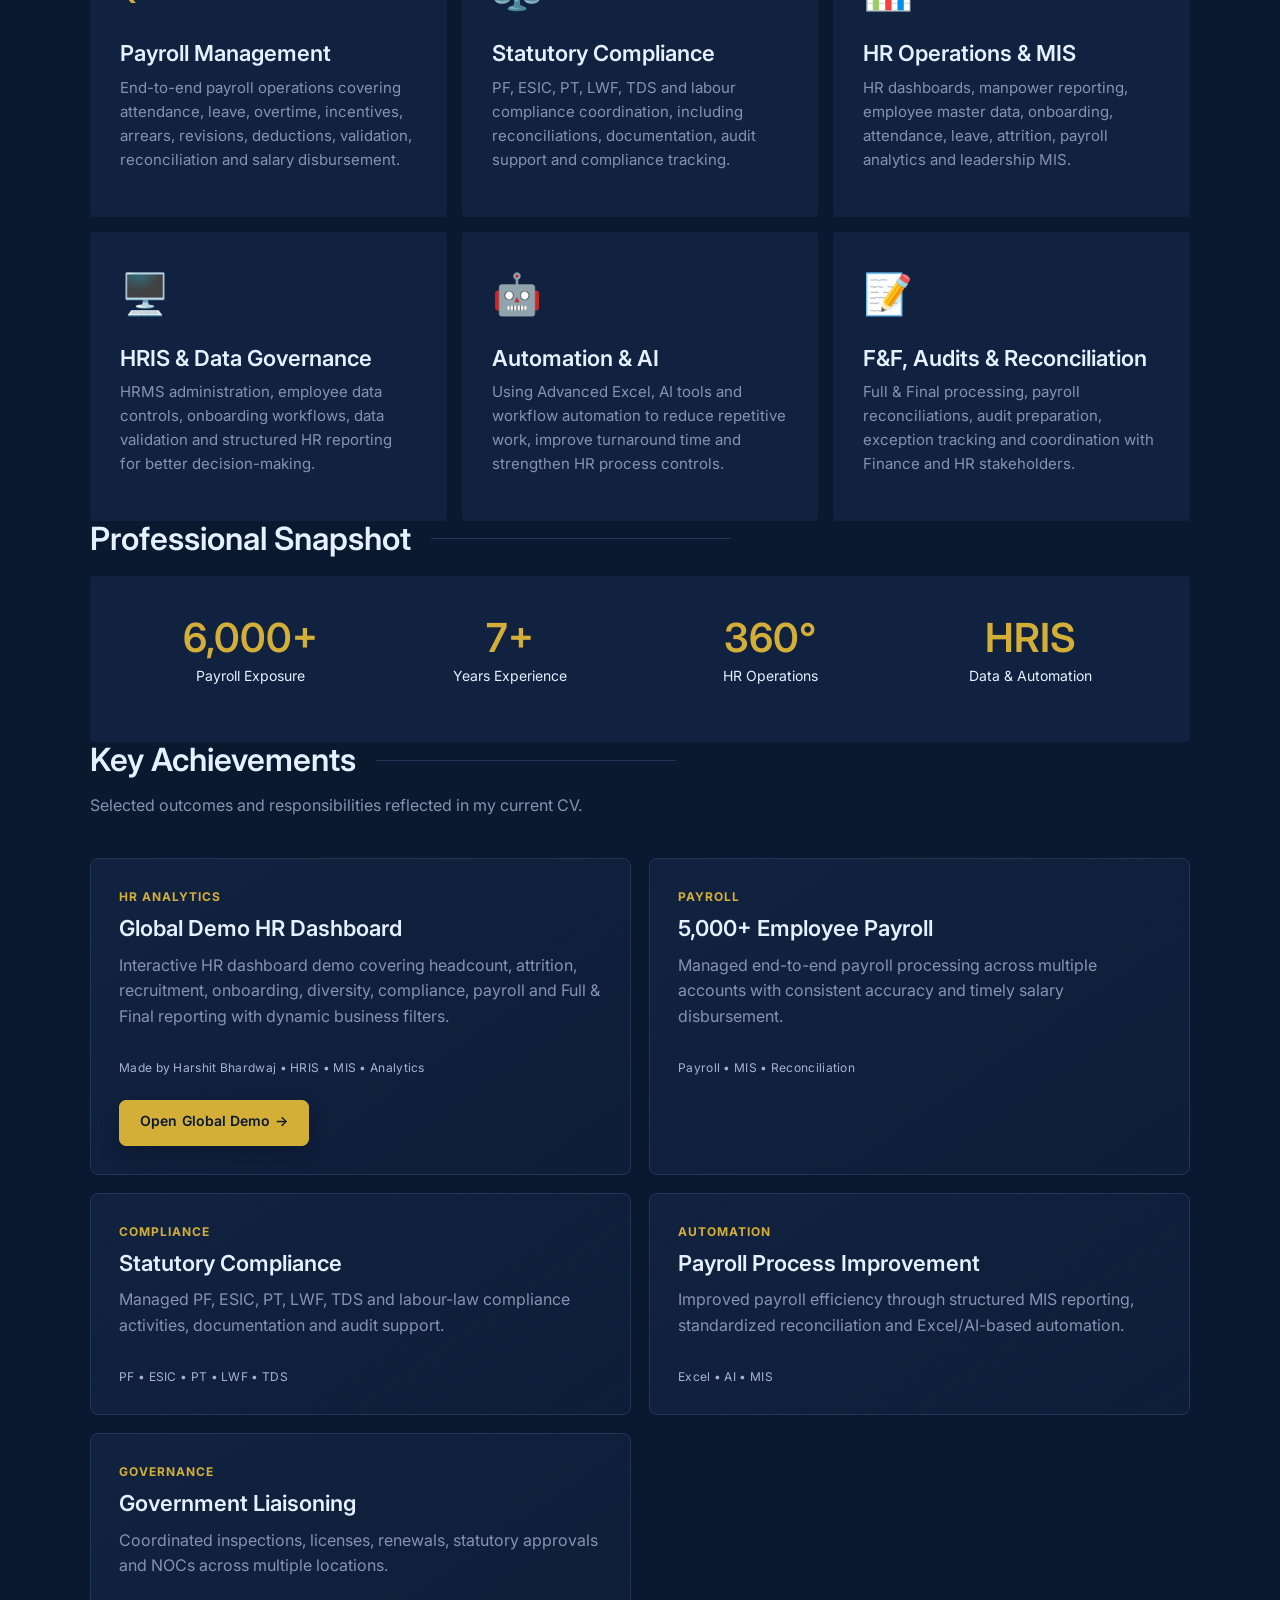
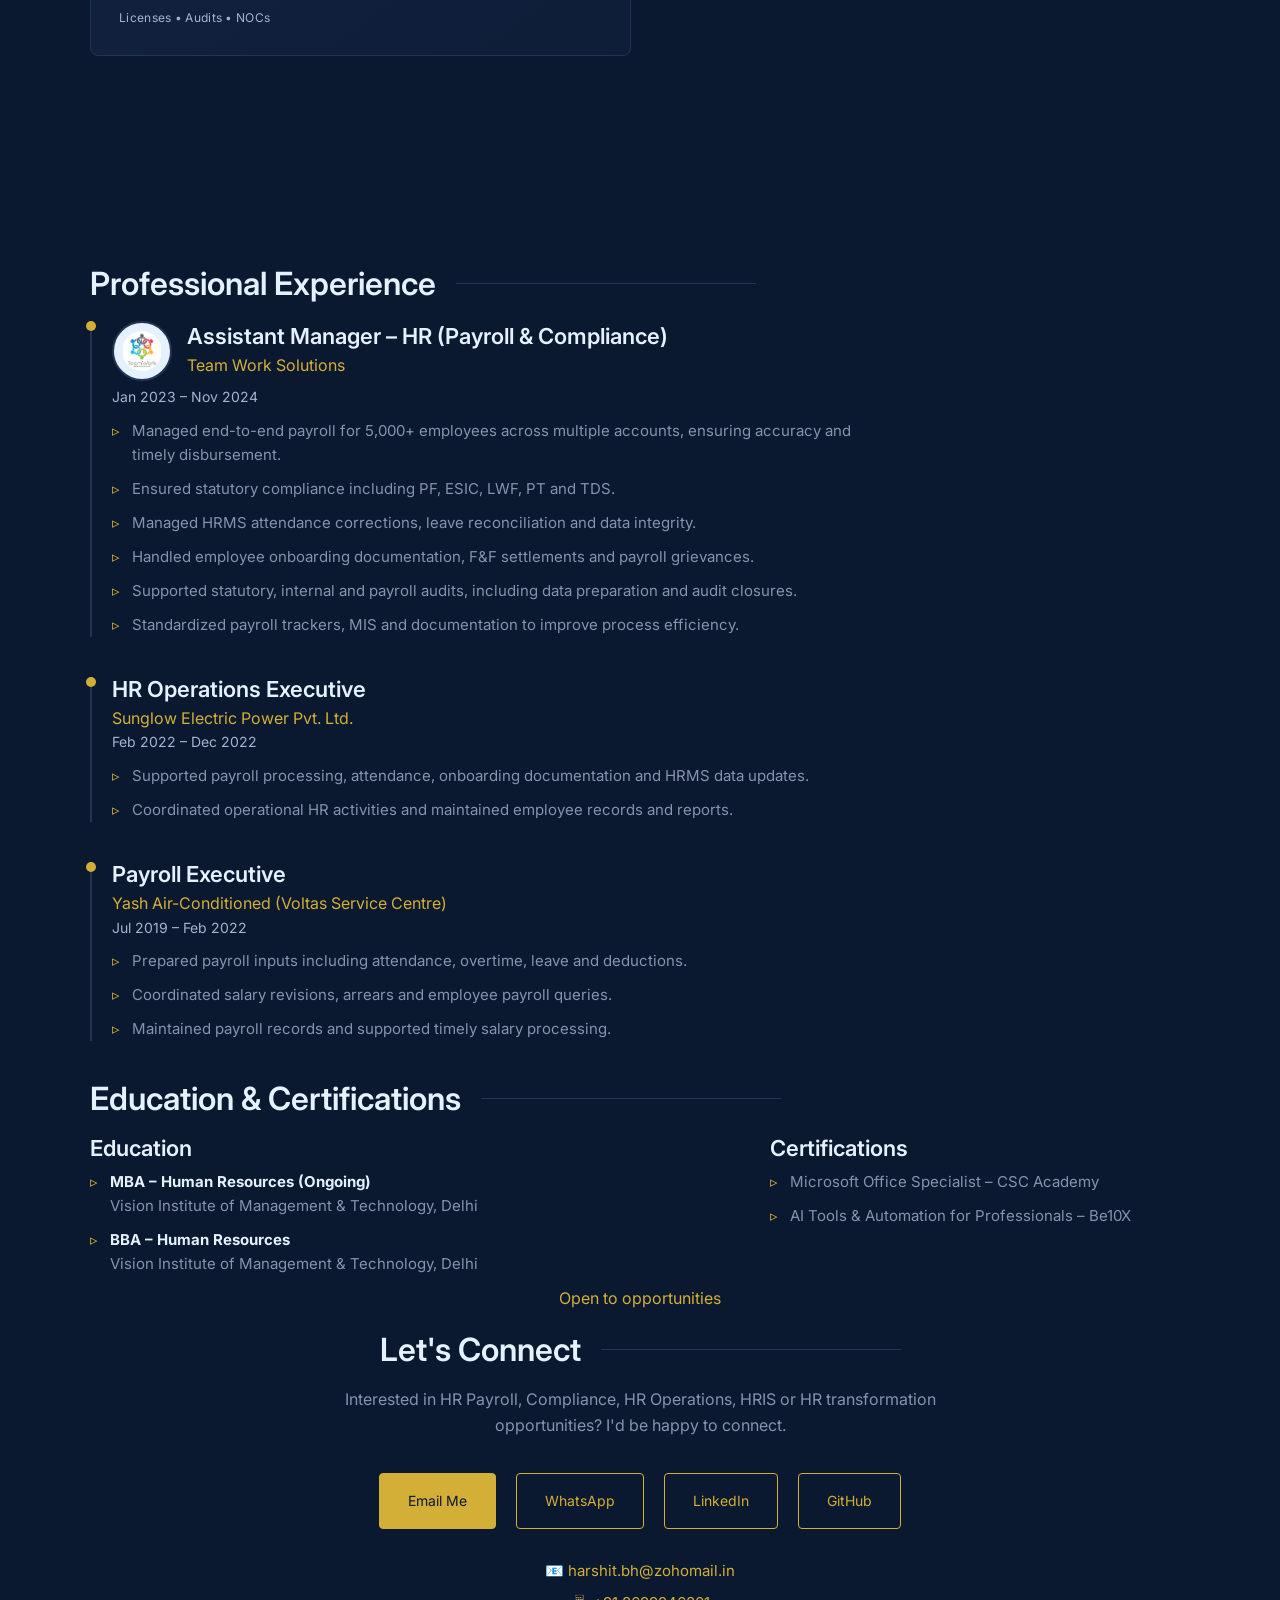
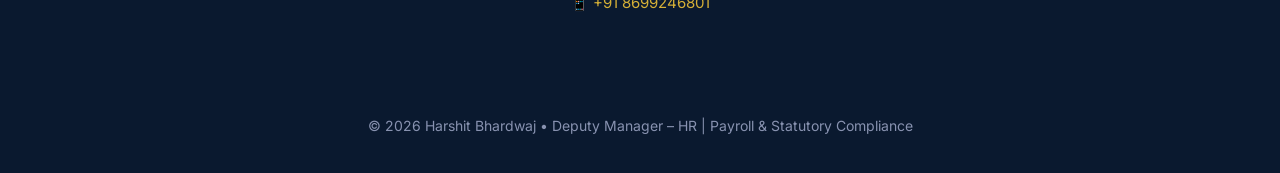
==== commit 7d02fd84: "Remove Allied Medical from portfolio" ====
--- a/index.html
+++ b/index.html
@@ -201,28 +201,6 @@
                 <div class="job-entry">
                     <div class="job-header">
                         <div class="company-header">
-                            <img src="assets/allied-logo.png" alt="Allied Medical Limited logo" class="company-logo">
-                            <div>
-                                <h3>Deputy Manager – HR (Payroll & Compliance)</h3>
-                                <span class="company">Allied Medical Limited</span>
-                            </div>
-                        </div>
-                        <span class="range">Dec 2024 – Present</span>
-                    </div>
-                    <div class="job-description">
-                        <ul>
-                            <li>Manage end-to-end HR operations including employee records, documentation, HR MIS and data governance.</li>
-                            <li>Oversee attendance, leave management, shift data and regular reconciliation through HRMS.</li>
-                            <li>Independently handle employee onboarding, confirmations, transfers, exits and full & final settlements.</li>
-                            <li>Own and manage the Performance Management System (PMS) including goal setting, reviews, ratings consolidation and documentation.</li>
-                            <li>Manage PF, ESIC, PT, TDS and labour law compliance, payroll MIS, audits and Excel/AI-assisted validation.</li>
-                        </ul>
-                    </div>
-                </div>
-
-                <div class="job-entry">
-                    <div class="job-header">
-                        <div class="company-header">
                             <img src="assets/teamwork-logo.jpg" alt="Teamwork logo" class="company-logo">
                             <div>
                                 <h3>Assistant Manager – HR (Payroll & Compliance)</h3>
--- a/style.css
+++ b/style.css
@@ -574,3 +574,39 @@
     text-align: center;
   }
 }
+
+
+/* HR Dashboard project polish */
+.project-card {
+  display: flex;
+  flex-direction: column;
+}
+.project-card .project-tech {
+  margin-top: 14px;
+}
+.project-card .project-demo-btn {
+  align-self: flex-start;
+  margin-top: 22px;
+  padding: 13px 20px;
+  min-height: 46px;
+  border-radius: 7px;
+  font-weight: 600;
+  letter-spacing: .1px;
+  box-shadow: 0 8px 18px rgba(2, 12, 27, 0.28);
+}
+.project-card .project-demo-btn:hover {
+  transform: translateY(-1px);
+  box-shadow: 0 10px 22px rgba(2, 12, 27, 0.36);
+}
+#projects {
+  padding-bottom: 120px;
+}
+#experience {
+  padding-top: 90px;
+}
+@media (max-width: 768px) {
+  .project-card .project-demo-btn {
+    width: 100%;
+    justify-content: center;
+  }
+}
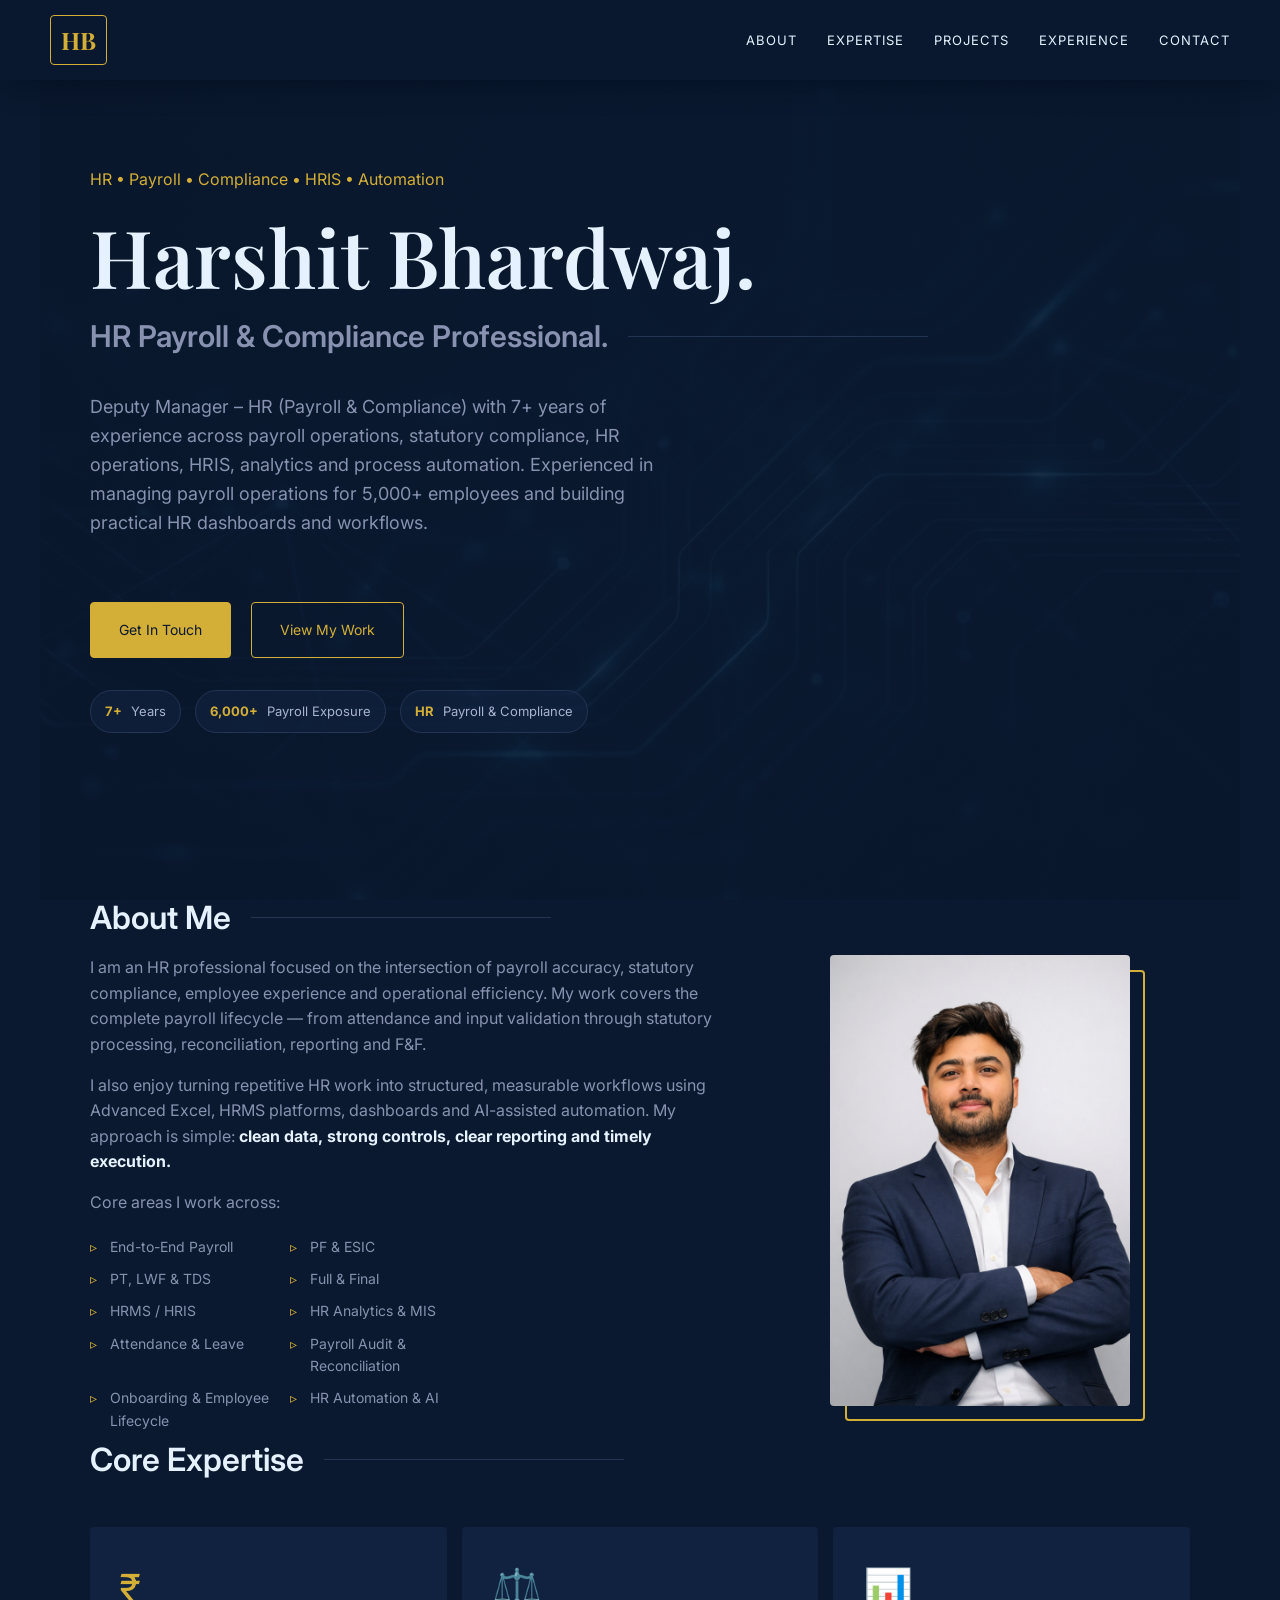
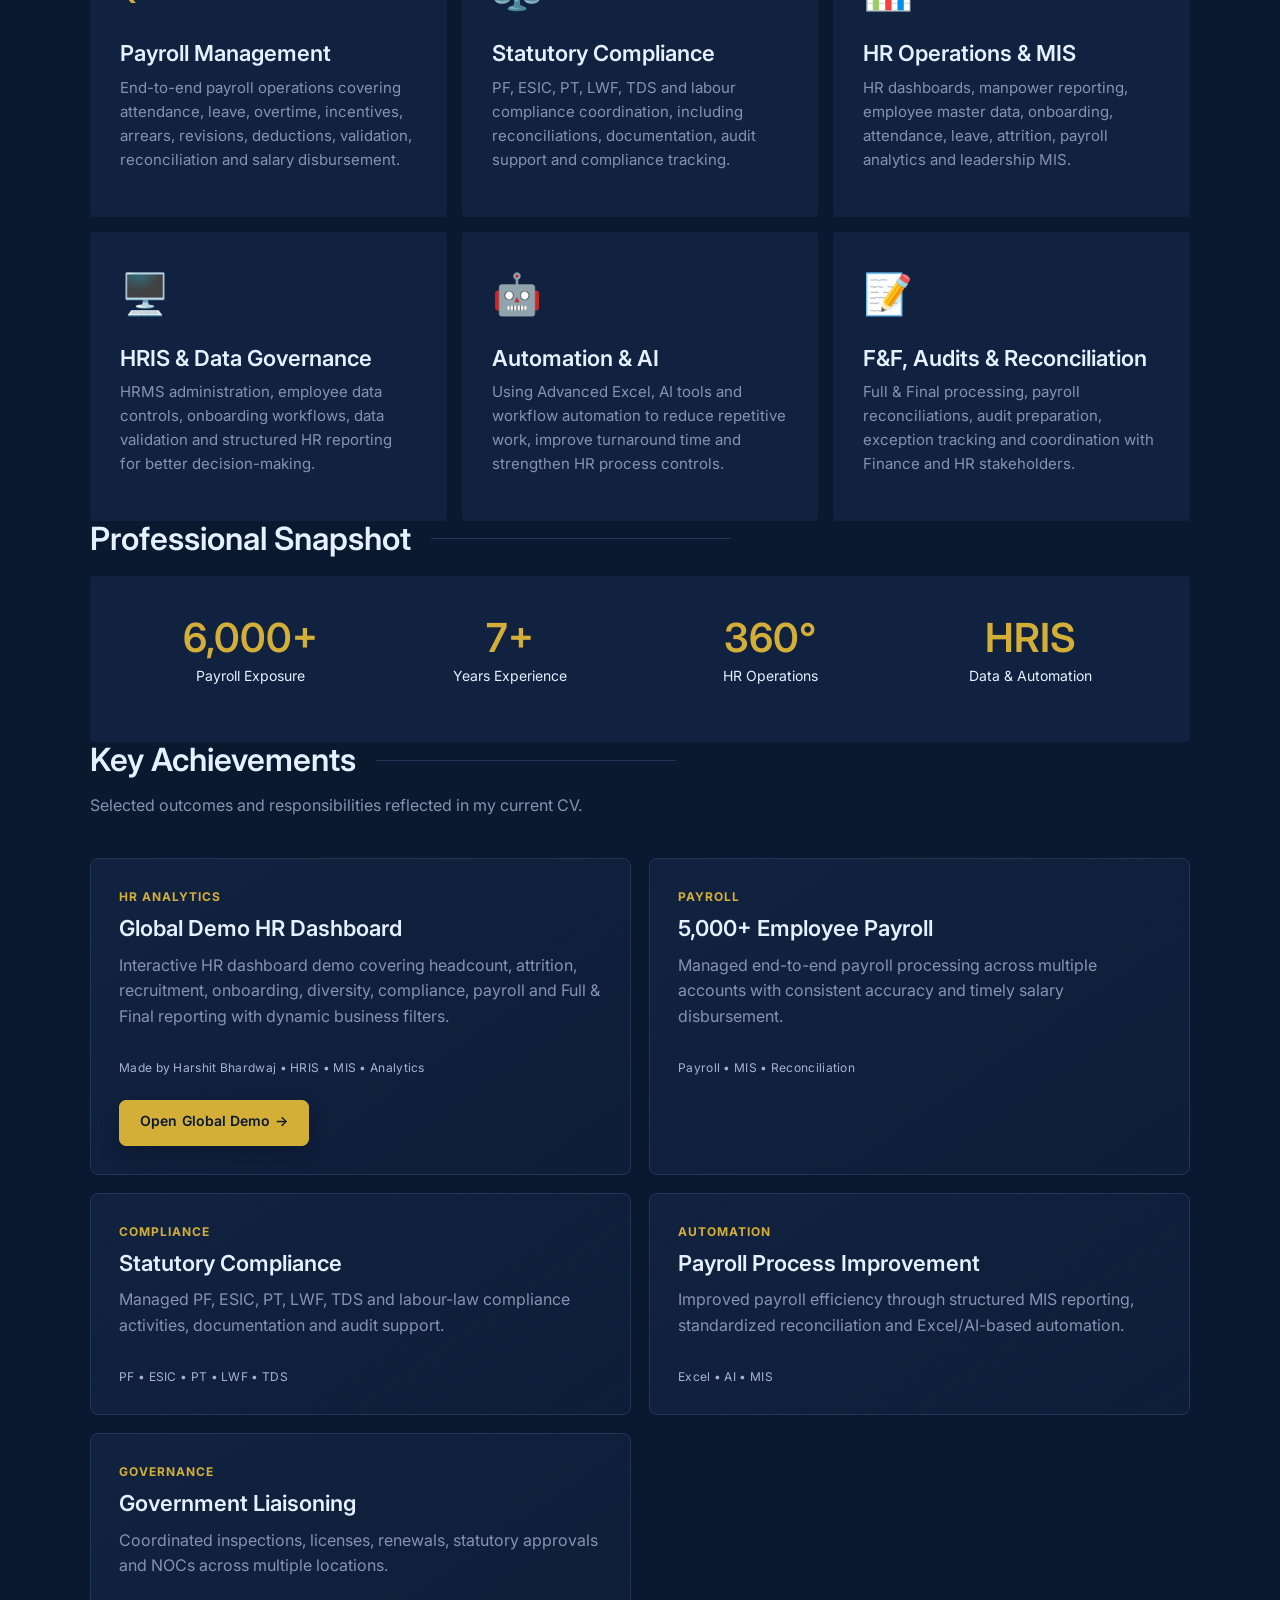
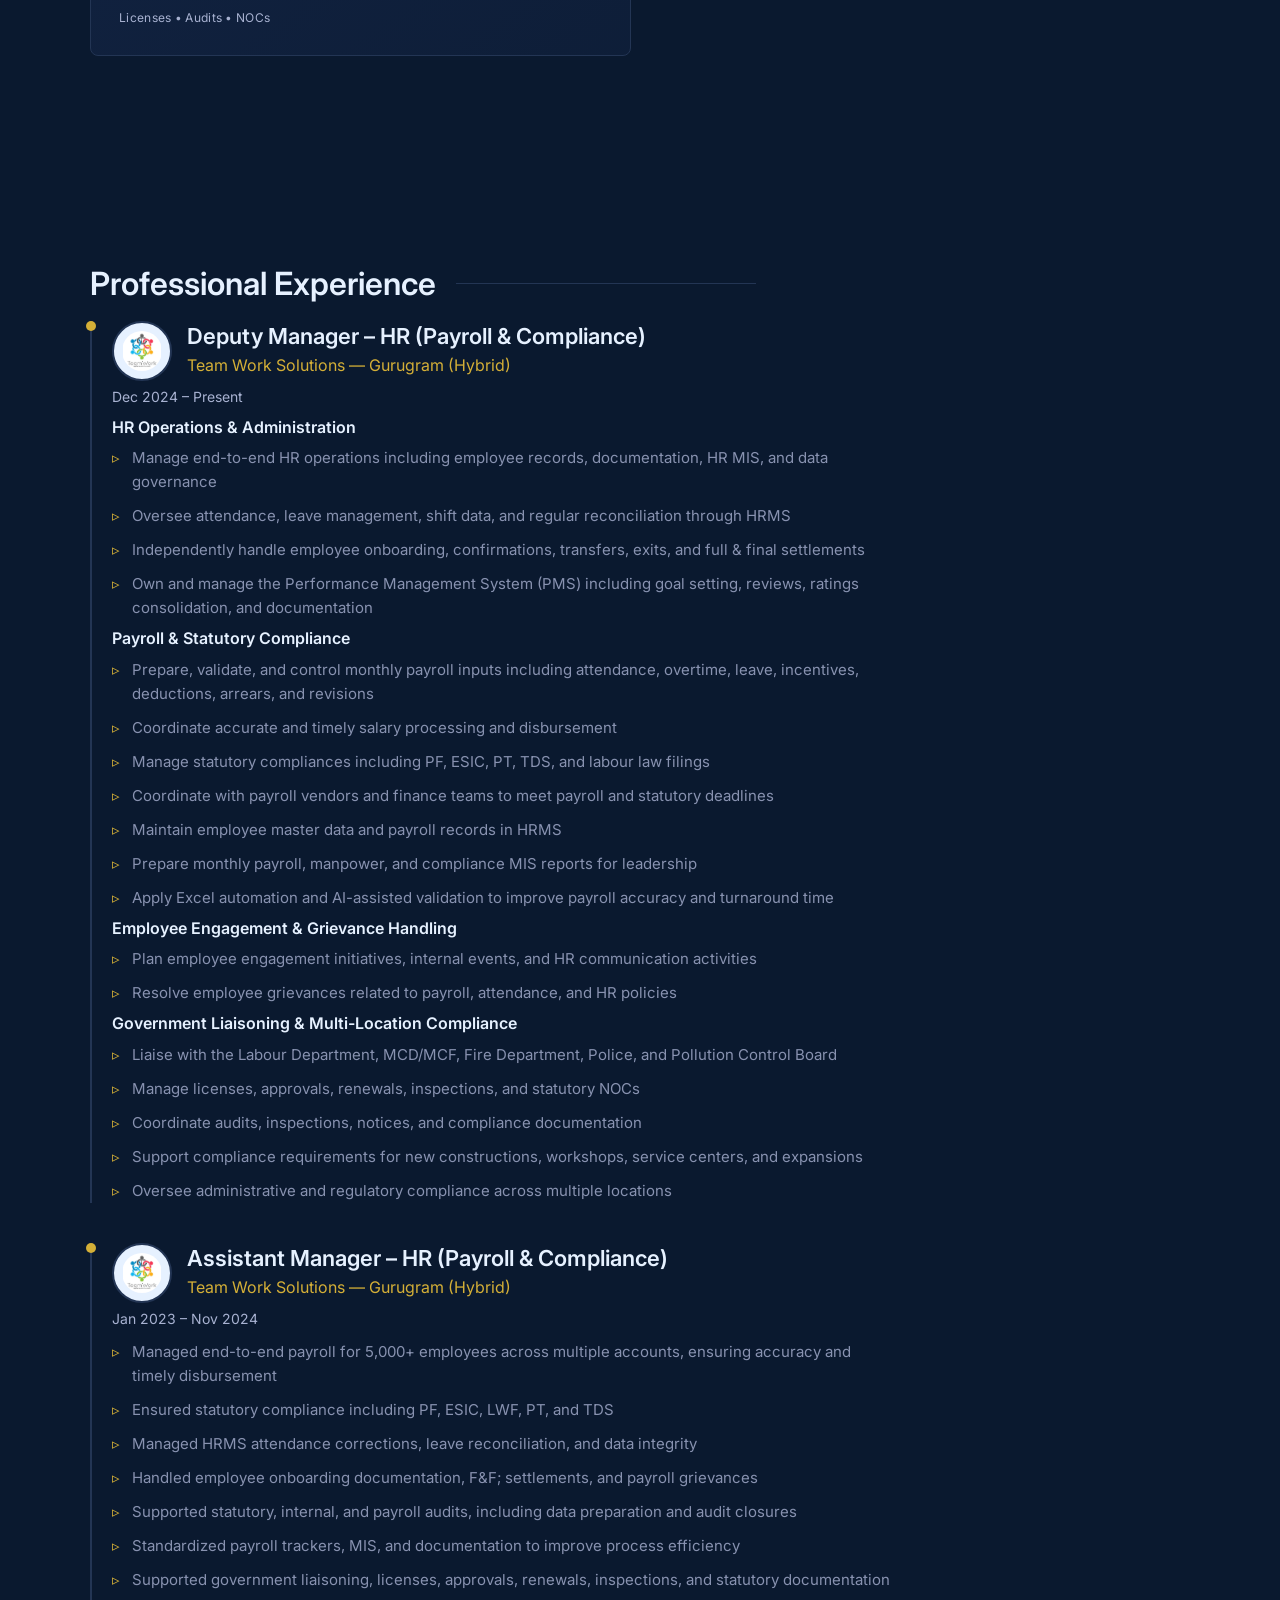
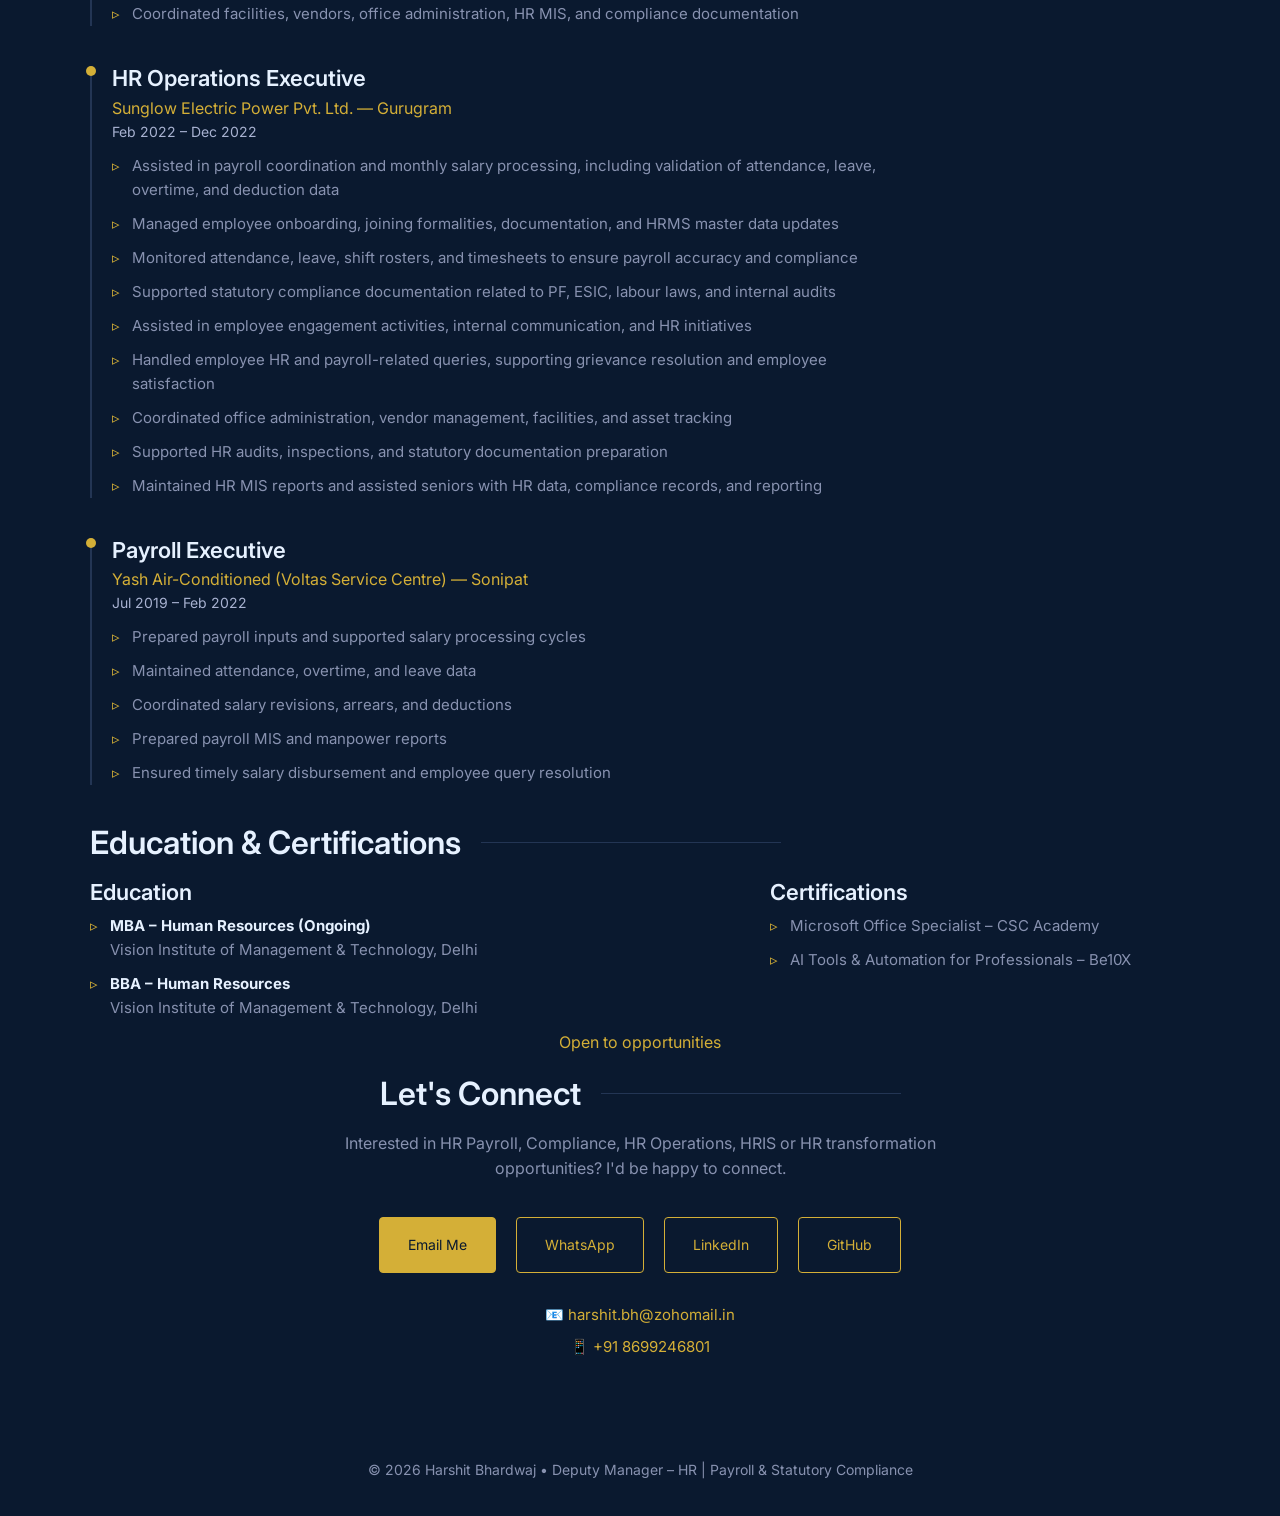
==== commit adba0db8: "Match portfolio experience exactly to latest resume" ====
--- a/index.html
+++ b/index.html
@@ -201,22 +201,73 @@
                 <div class="job-entry">
                     <div class="job-header">
                         <div class="company-header">
-                            <img src="assets/teamwork-logo.jpg" alt="Teamwork logo" class="company-logo">
+                            <img src="assets/teamwork-logo.jpg" alt="Team Work Solutions logo" class="company-logo">
+                            <div>
+                                <h3>Deputy Manager – HR (Payroll & Compliance)</h3>
+                                <span class="company">Team Work Solutions — Gurugram (Hybrid)</span>
+                            </div>
+                        </div>
+                        <span class="range">Dec 2024 – Present</span>
+                    </div>
+
+                    <div class="job-description">
+                        <h4>HR Operations & Administration</h4>
+                        <ul>
+                            <li>Manage end-to-end HR operations including employee records, documentation, HR MIS, and data governance</li>
+                            <li>Oversee attendance, leave management, shift data, and regular reconciliation through HRMS</li>
+                            <li>Independently handle employee onboarding, confirmations, transfers, exits, and full & final settlements</li>
+                            <li>Own and manage the Performance Management System (PMS) including goal setting, reviews, ratings consolidation, and documentation</li>
+                        </ul>
+
+                        <h4>Payroll & Statutory Compliance</h4>
+                        <ul>
+                            <li>Prepare, validate, and control monthly payroll inputs including attendance, overtime, leave, incentives, deductions, arrears, and revisions</li>
+                            <li>Coordinate accurate and timely salary processing and disbursement</li>
+                            <li>Manage statutory compliances including PF, ESIC, PT, TDS, and labour law filings</li>
+                            <li>Coordinate with payroll vendors and finance teams to meet payroll and statutory deadlines</li>
+                            <li>Maintain employee master data and payroll records in HRMS</li>
+                            <li>Prepare monthly payroll, manpower, and compliance MIS reports for leadership</li>
+                            <li>Apply Excel automation and AI-assisted validation to improve payroll accuracy and turnaround time</li>
+                        </ul>
+
+                        <h4>Employee Engagement & Grievance Handling</h4>
+                        <ul>
+                            <li>Plan employee engagement initiatives, internal events, and HR communication activities</li>
+                            <li>Resolve employee grievances related to payroll, attendance, and HR policies</li>
+                        </ul>
+
+                        <h4>Government Liaisoning & Multi-Location Compliance</h4>
+                        <ul>
+                            <li>Liaise with the Labour Department, MCD/MCF, Fire Department, Police, and Pollution Control Board</li>
+                            <li>Manage licenses, approvals, renewals, inspections, and statutory NOCs</li>
+                            <li>Coordinate audits, inspections, notices, and compliance documentation</li>
+                            <li>Support compliance requirements for new constructions, workshops, service centers, and expansions</li>
+                            <li>Oversee administrative and regulatory compliance across multiple locations</li>
+                        </ul>
+                    </div>
+                </div>
+
+                <div class="job-entry">
+                    <div class="job-header">
+                        <div class="company-header">
+                            <img src="assets/teamwork-logo.jpg" alt="Team Work Solutions logo" class="company-logo">
                             <div>
                                 <h3>Assistant Manager – HR (Payroll & Compliance)</h3>
-                                <span class="company">Team Work Solutions</span>
+                                <span class="company">Team Work Solutions — Gurugram (Hybrid)</span>
                             </div>
                         </div>
                         <span class="range">Jan 2023 – Nov 2024</span>
                     </div>
                     <div class="job-description">
                         <ul>
-                            <li>Managed end-to-end payroll for 5,000+ employees across multiple accounts, ensuring accuracy and timely disbursement.</li>
-                            <li>Ensured statutory compliance including PF, ESIC, LWF, PT and TDS.</li>
-                            <li>Managed HRMS attendance corrections, leave reconciliation and data integrity.</li>
-                            <li>Handled employee onboarding documentation, F&F settlements and payroll grievances.</li>
-                            <li>Supported statutory, internal and payroll audits, including data preparation and audit closures.</li>
-                            <li>Standardized payroll trackers, MIS and documentation to improve process efficiency.</li>
+                            <li>Managed end-to-end payroll for 5,000+ employees across multiple accounts, ensuring accuracy and timely disbursement</li>
+                            <li>Ensured statutory compliance including PF, ESIC, LWF, PT, and TDS</li>
+                            <li>Managed HRMS attendance corrections, leave reconciliation, and data integrity</li>
+                            <li>Handled employee onboarding documentation, F&F; settlements, and payroll grievances</li>
+                            <li>Supported statutory, internal, and payroll audits, including data preparation and audit closures</li>
+                            <li>Standardized payroll trackers, MIS, and documentation to improve process efficiency</li>
+                            <li>Supported government liaisoning, licenses, approvals, renewals, inspections, and statutory documentation</li>
+                            <li>Coordinated facilities, vendors, office administration, HR MIS, and compliance documentation</li>
                         </ul>
                     </div>
                 </div>
@@ -224,13 +275,20 @@
                 <div class="job-entry">
                     <div class="job-header">
                         <h3>HR Operations Executive</h3>
-                        <span class="company">Sunglow Electric Power Pvt. Ltd.</span>
+                        <span class="company">Sunglow Electric Power Pvt. Ltd. — Gurugram</span>
                         <span class="range">Feb 2022 – Dec 2022</span>
                     </div>
                     <div class="job-description">
                         <ul>
-                            <li>Supported payroll processing, attendance, onboarding documentation and HRMS data updates.</li>
-                            <li>Coordinated operational HR activities and maintained employee records and reports.</li>
+                            <li>Assisted in payroll coordination and monthly salary processing, including validation of attendance, leave, overtime, and deduction data</li>
+                            <li>Managed employee onboarding, joining formalities, documentation, and HRMS master data updates</li>
+                            <li>Monitored attendance, leave, shift rosters, and timesheets to ensure payroll accuracy and compliance</li>
+                            <li>Supported statutory compliance documentation related to PF, ESIC, labour laws, and internal audits</li>
+                            <li>Assisted in employee engagement activities, internal communication, and HR initiatives</li>
+                            <li>Handled employee HR and payroll-related queries, supporting grievance resolution and employee satisfaction</li>
+                            <li>Coordinated office administration, vendor management, facilities, and asset tracking</li>
+                            <li>Supported HR audits, inspections, and statutory documentation preparation</li>
+                            <li>Maintained HR MIS reports and assisted seniors with HR data, compliance records, and reporting</li>
                         </ul>
                     </div>
                 </div>
@@ -238,14 +296,16 @@
                 <div class="job-entry">
                     <div class="job-header">
                         <h3>Payroll Executive</h3>
-                        <span class="company">Yash Air-Conditioned (Voltas Service Centre)</span>
+                        <span class="company">Yash Air-Conditioned (Voltas Service Centre) — Sonipat</span>
                         <span class="range">Jul 2019 – Feb 2022</span>
                     </div>
                     <div class="job-description">
                         <ul>
-                            <li>Prepared payroll inputs including attendance, overtime, leave and deductions.</li>
-                            <li>Coordinated salary revisions, arrears and employee payroll queries.</li>
-                            <li>Maintained payroll records and supported timely salary processing.</li>
+                            <li>Prepared payroll inputs and supported salary processing cycles</li>
+                            <li>Maintained attendance, overtime, and leave data</li>
+                            <li>Coordinated salary revisions, arrears, and deductions</li>
+                            <li>Prepared payroll MIS and manpower reports</li>
+                            <li>Ensured timely salary disbursement and employee query resolution</li>
                         </ul>
                     </div>
                 </div>
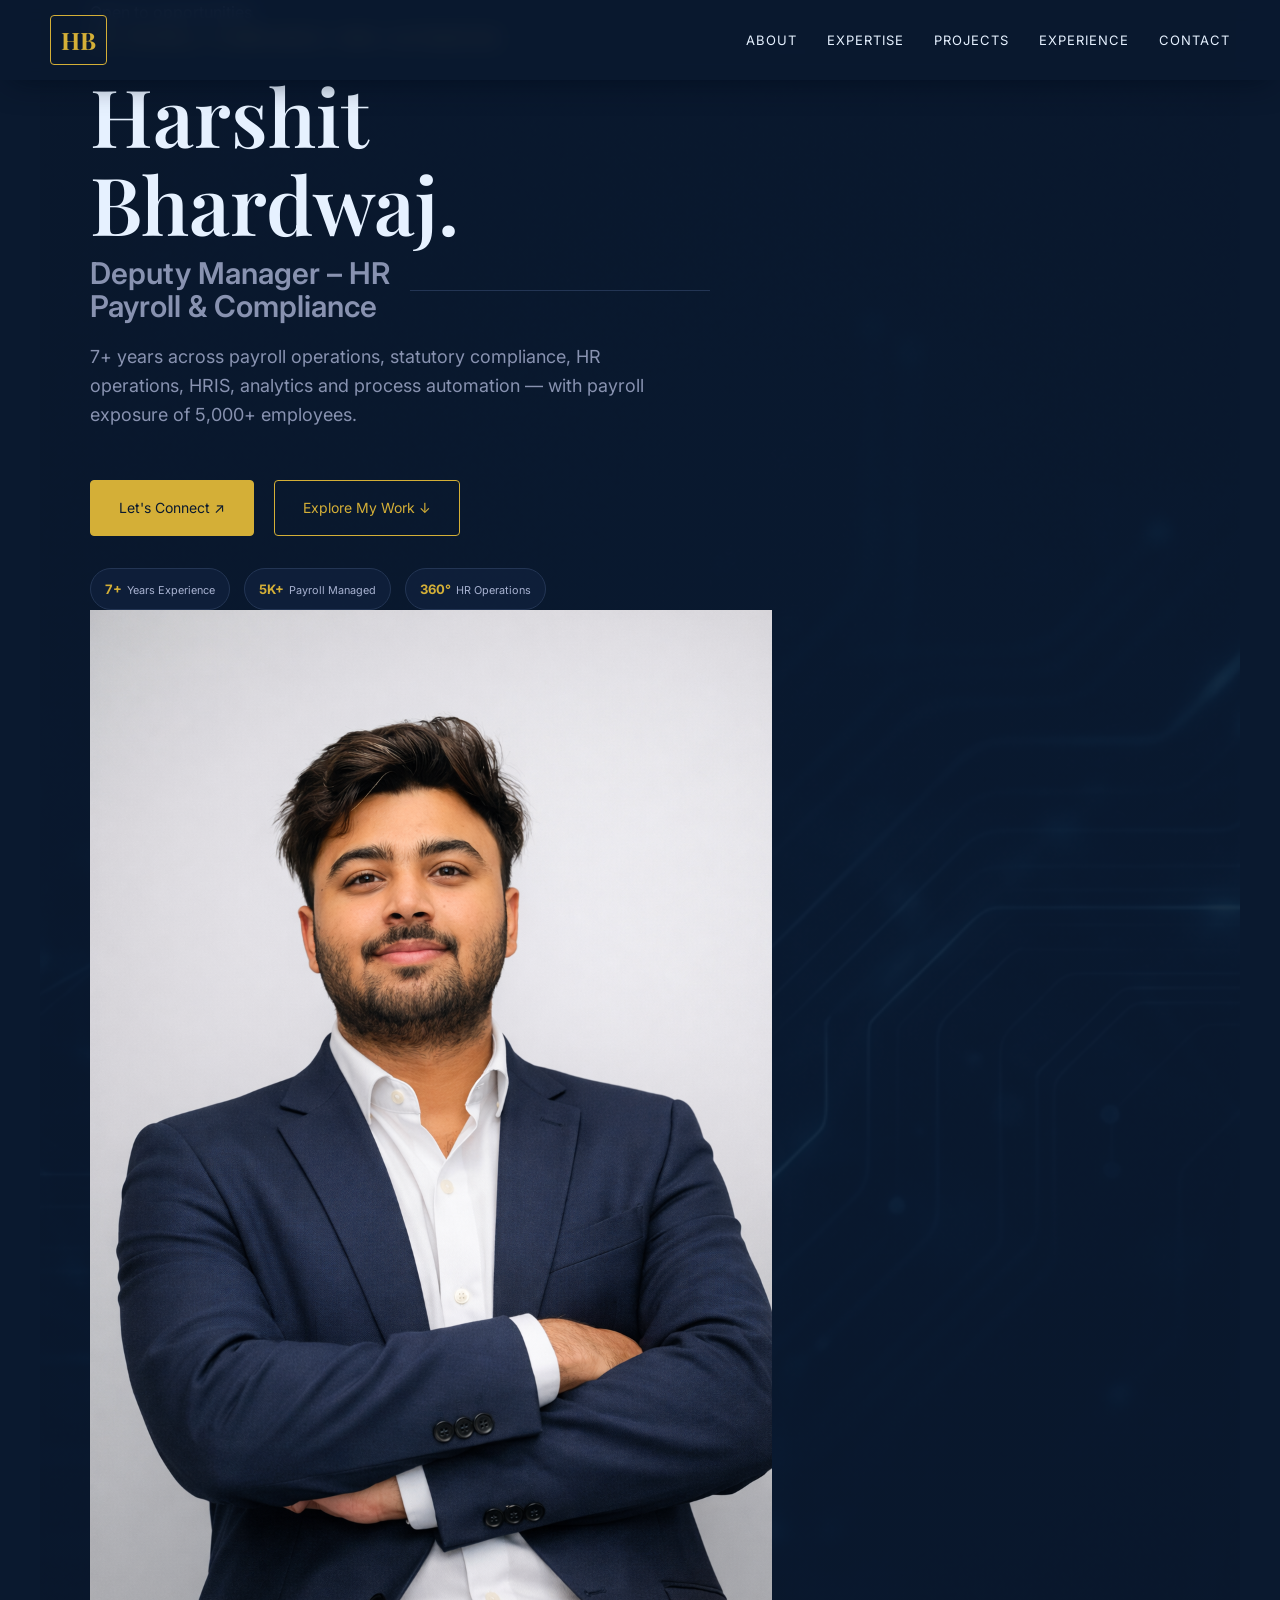
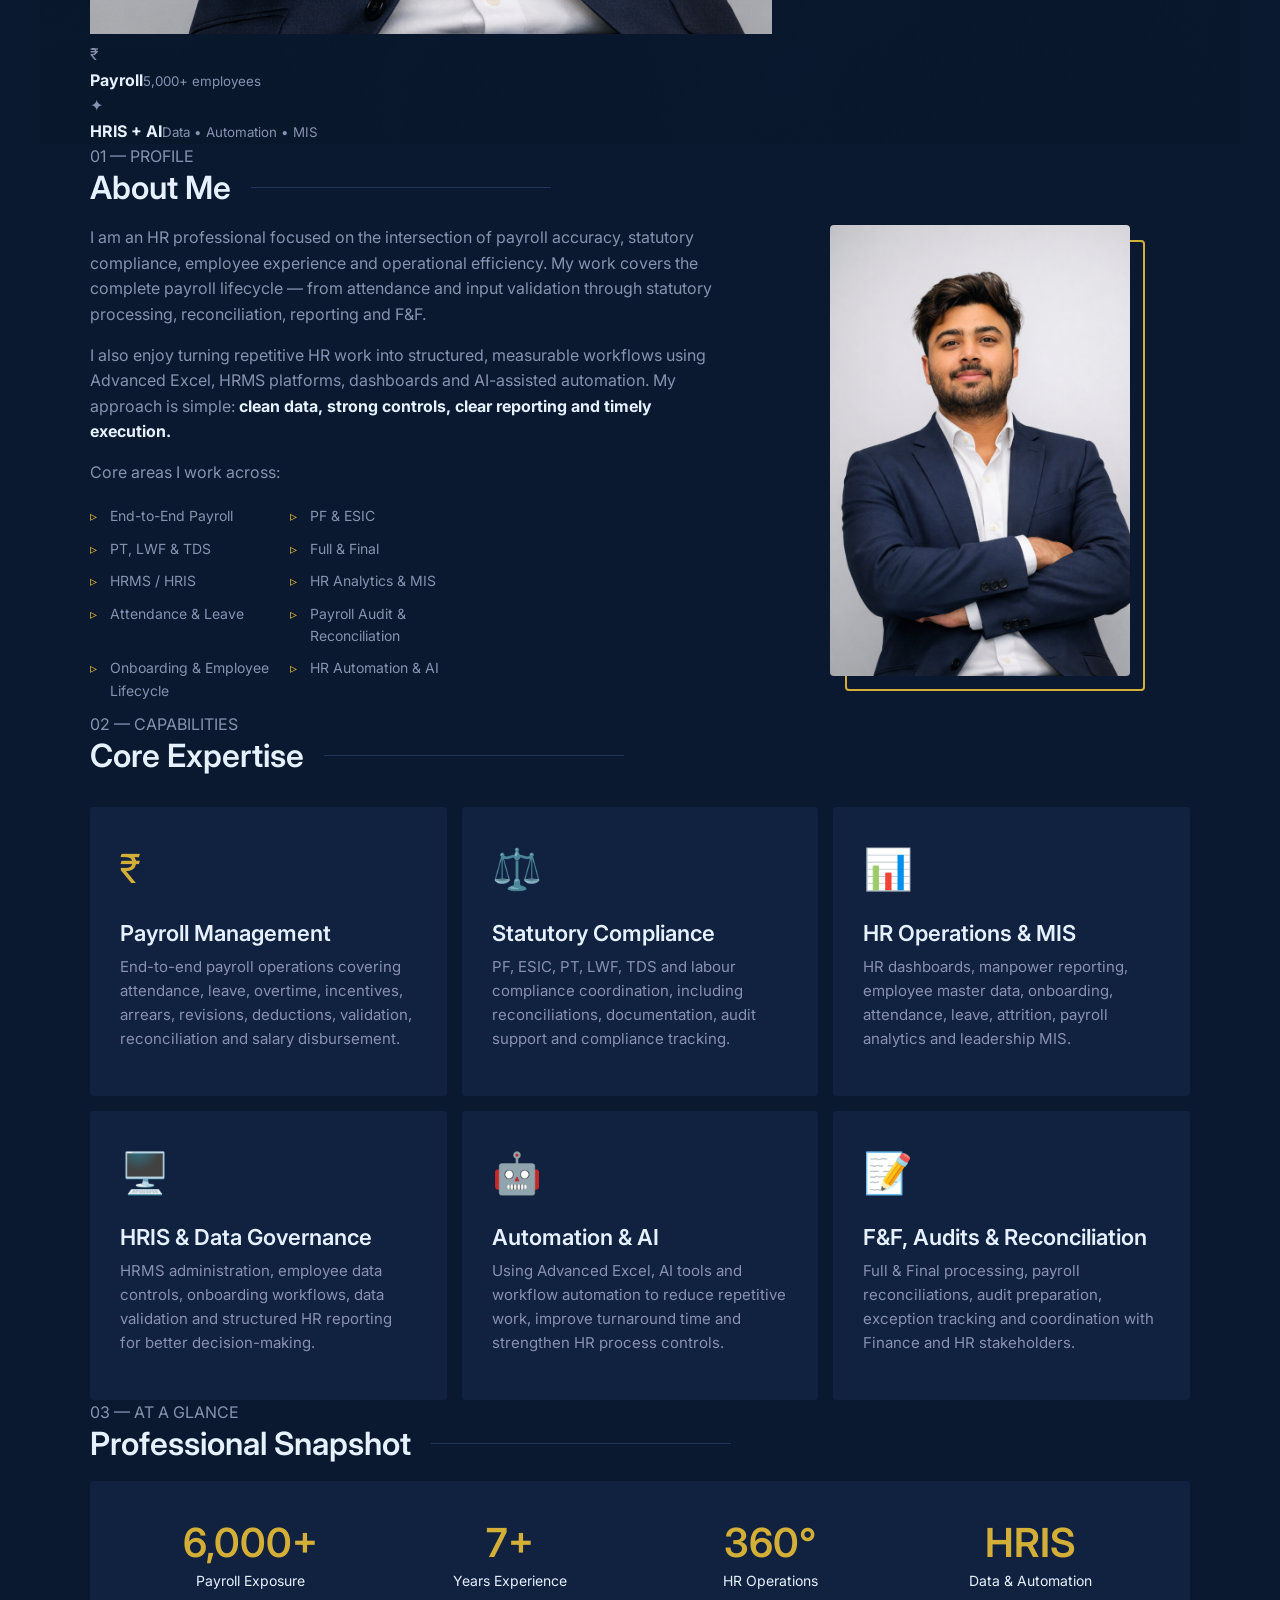
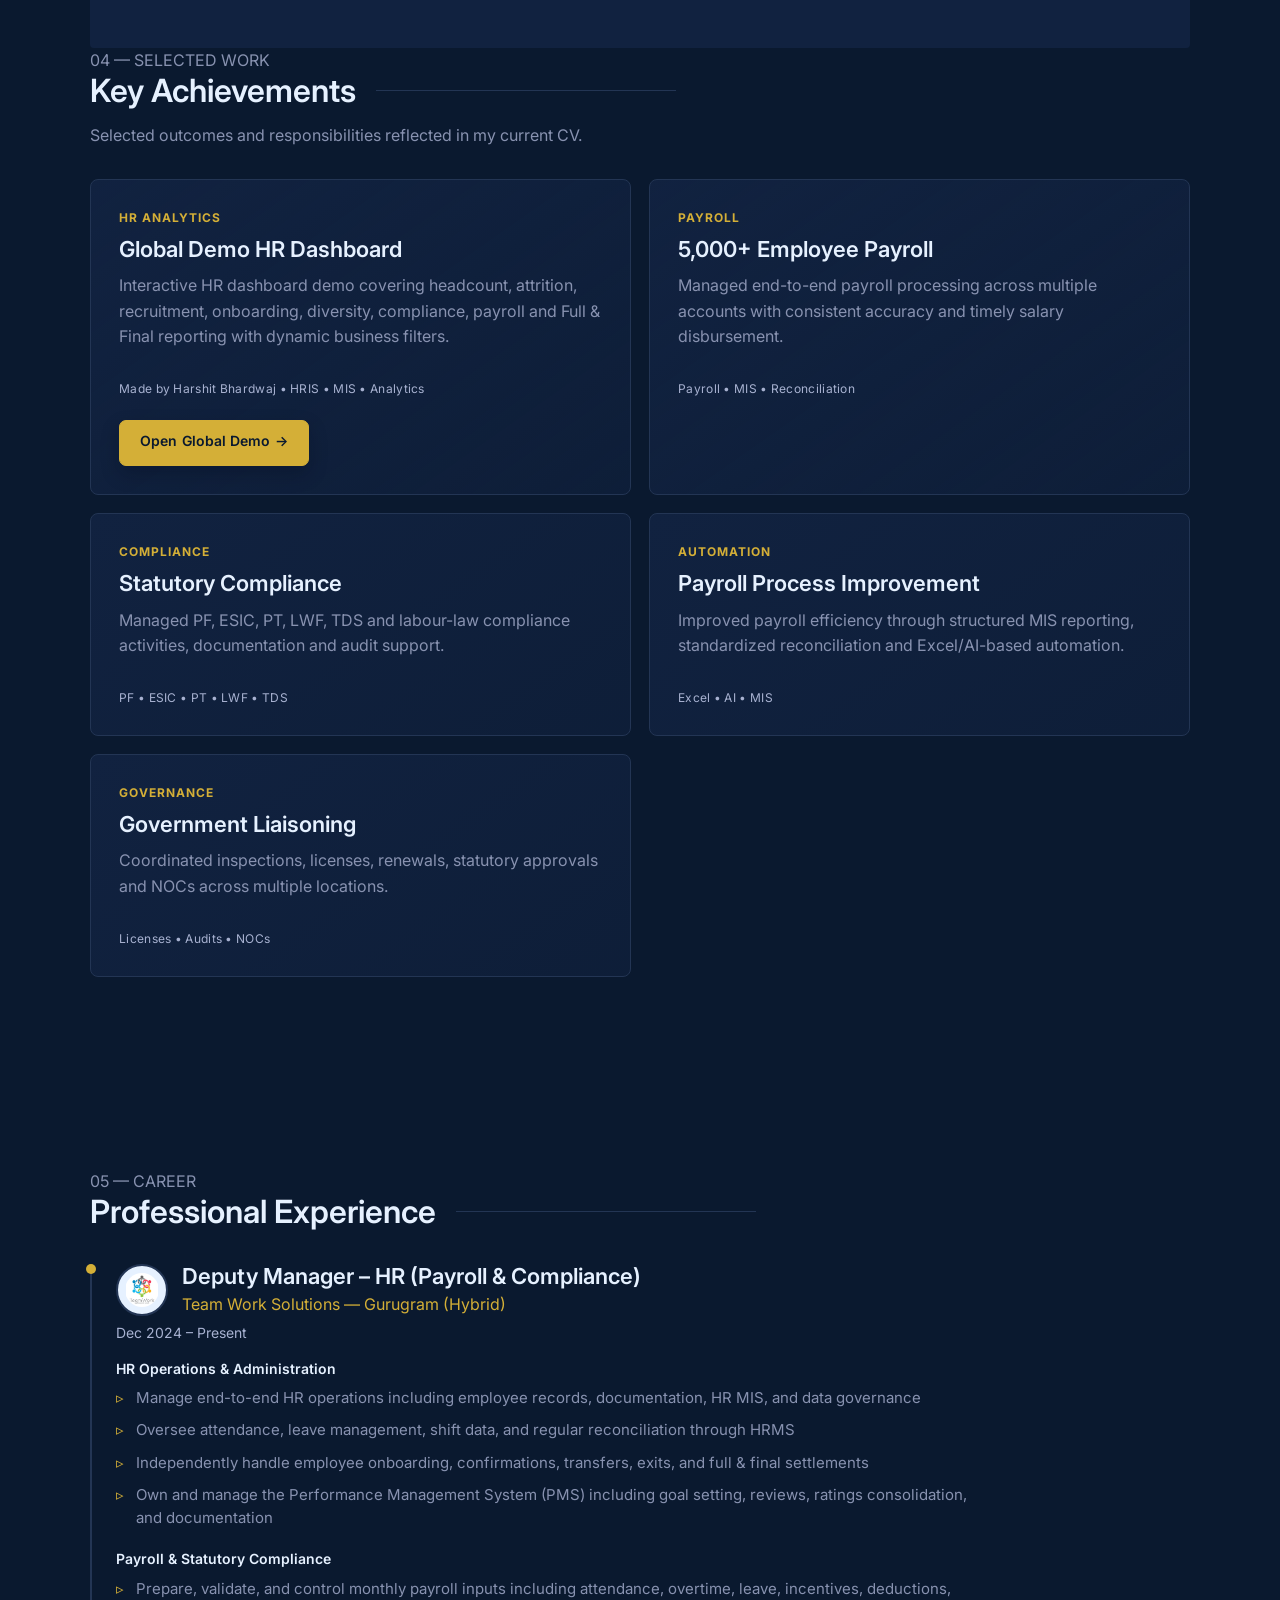
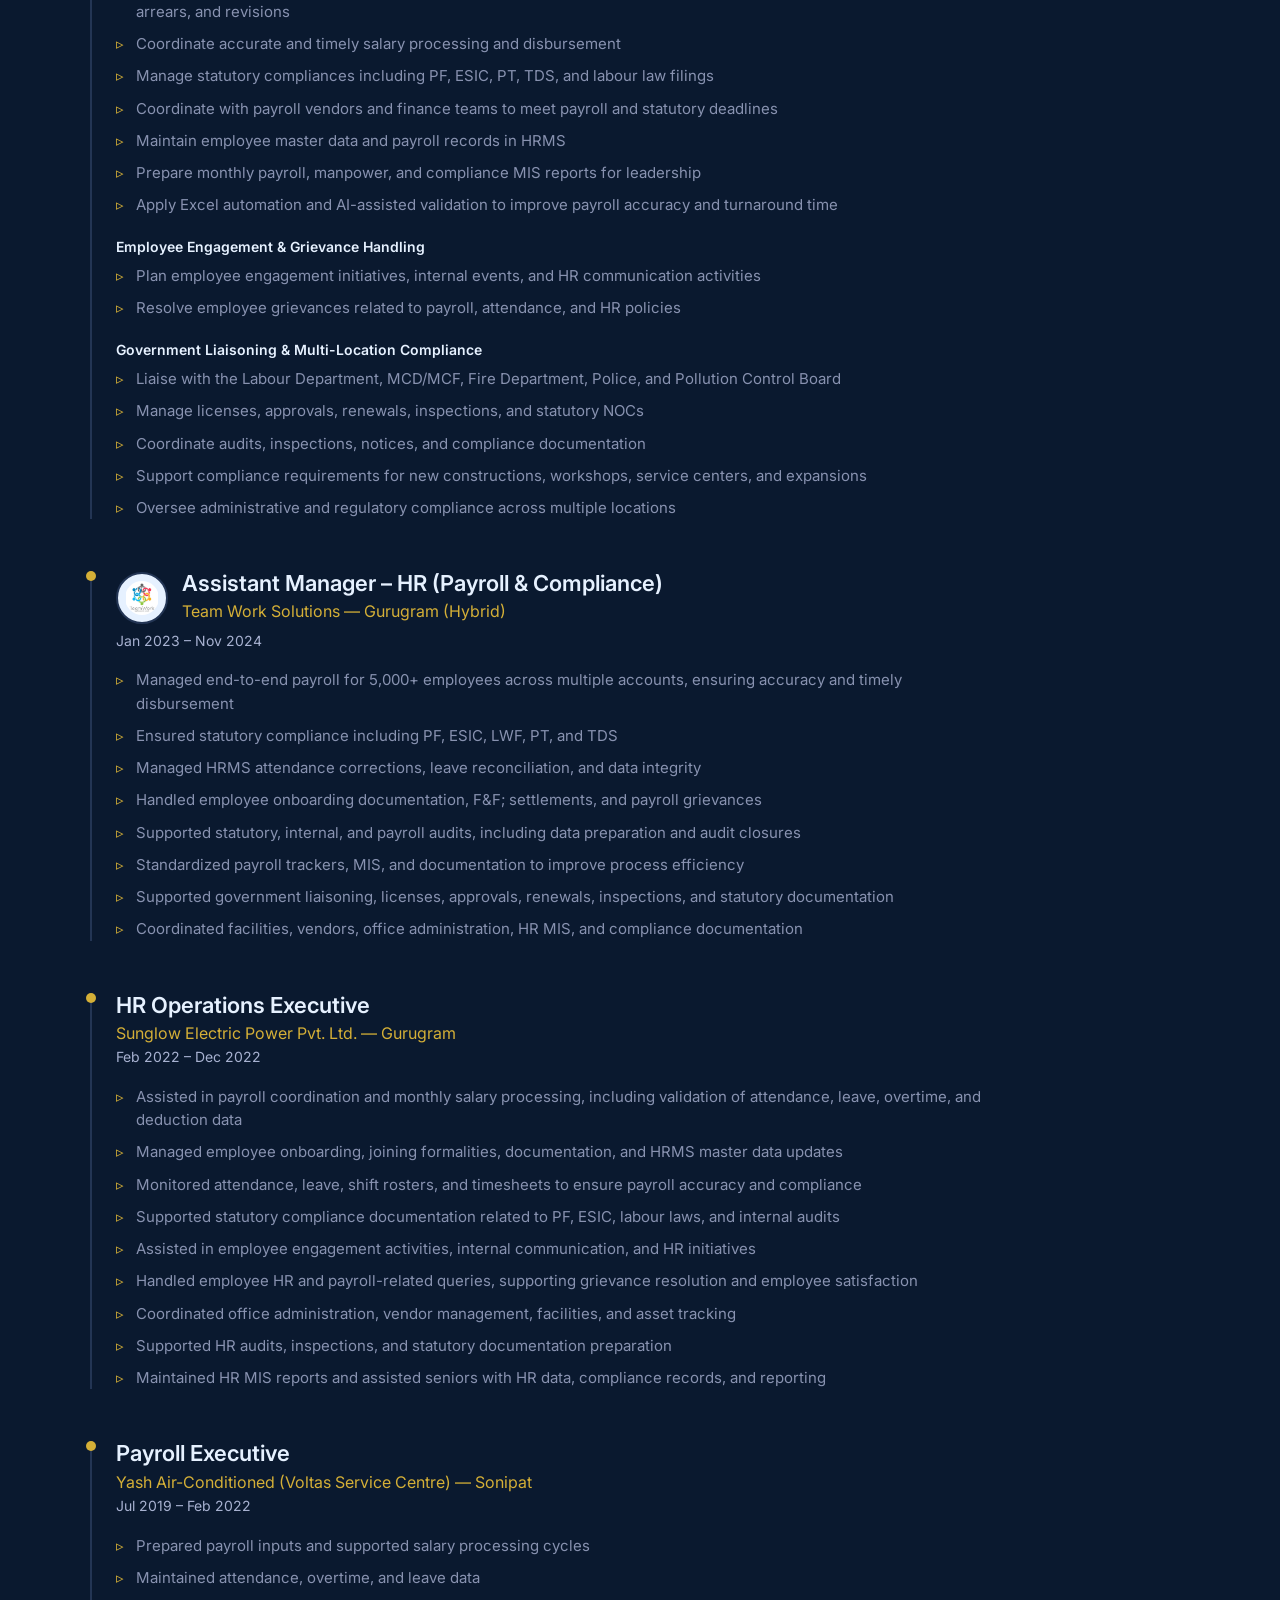
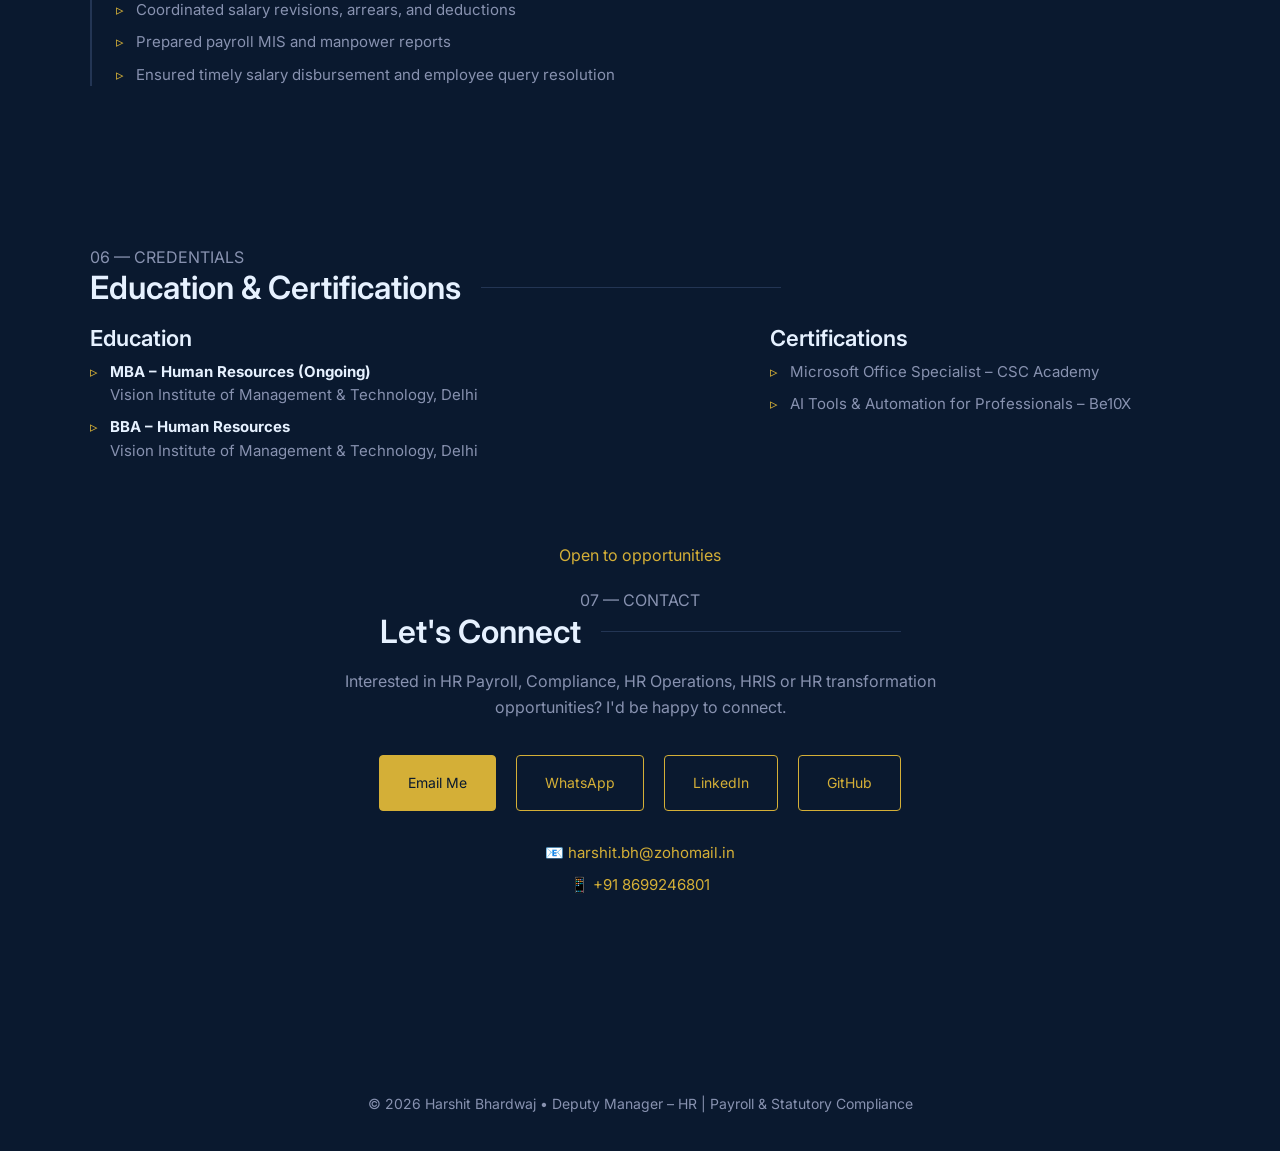
==== commit 060a6a41: "Refresh portfolio with modern executive-tech hero and section labels" ====
--- a/index.html
+++ b/index.html
@@ -30,28 +30,47 @@
 
     <main id="content">
 
-        <section id="hero" class="container">
-            <p class="overline">HR • Payroll • Compliance • HRIS • Automation</p>
-            <h1>Harshit Bhardwaj.</h1>
-            <h2 class="subtitle">HR Payroll & Compliance Professional.</h2>
-            <p class="hero-text">
-                Deputy Manager – HR (Payroll & Compliance) with 7+ years of experience across payroll operations,
-                statutory compliance, HR operations, HRIS, analytics and process automation. Experienced in managing
-                payroll operations for 5,000+ employees and building practical HR dashboards and workflows.
-            </p>
-            <div class="cta-group">
-                <a href="mailto:Harshitbharthwaj@gmail.com" class="btn btn-primary">Get In Touch</a>
-                <a href="#projects" class="btn">View My Work</a>
-            </div>
-            <div class="hero-metrics" aria-label="Professional highlights">
-                <span><strong>7+</strong> Years</span>
-                <span><strong>6,000+</strong> Payroll Exposure</span>
-                <span><strong>HR</strong> Payroll & Compliance</span>
+        <section id="hero" class="container hero-modern">
+            <div class="hero-grid">
+                <div class="hero-copy">
+                    <div class="hero-badge"><span class="pulse-dot"></span> Open to opportunities</div>
+                    <p class="overline">HR • PAYROLL • COMPLIANCE • HRIS • AUTOMATION</p>
+                    <h1>Harshit<br><span>Bhardwaj.</span></h1>
+                    <h2 class="subtitle">Deputy Manager – HR<br>Payroll & Compliance</h2>
+                    <p class="hero-text">
+                        7+ years across payroll operations, statutory compliance, HR operations, HRIS, analytics
+                        and process automation — with payroll exposure of 5,000+ employees.
+                    </p>
+                    <div class="cta-group">
+                        <a href="mailto:Harshitbharthwaj@gmail.com" class="btn btn-primary">Let's Connect <span>↗</span></a>
+                        <a href="#projects" class="btn btn-outline">Explore My Work <span>↓</span></a>
+                    </div>
+                    <div class="hero-metrics" aria-label="Professional highlights">
+                        <span><strong>7+</strong><small>Years Experience</small></span>
+                        <span><strong>5K+</strong><small>Payroll Managed</small></span>
+                        <span><strong>360°</strong><small>HR Operations</small></span>
+                    </div>
+                </div>
+                <div class="hero-visual">
+                    <div class="hero-orbit"></div>
+                    <div class="hero-photo-card">
+                        <div class="photo-glow"></div>
+                        <img src="assets/profile.png" alt="Harshit Bhardwaj">
+                    </div>
+                    <div class="floating-card floating-top">
+                        <span class="mini-icon">₹</span>
+                        <div><strong>Payroll</strong><small>5,000+ employees</small></div>
+                    </div>
+                    <div class="floating-card floating-bottom">
+                        <span class="mini-icon">✦</span>
+                        <div><strong>HRIS + AI</strong><small>Data • Automation • MIS</small></div>
+                    </div>
+                </div>
             </div>
         </section>
 
         <section id="about" class="container">
-            <h2>About Me</h2>
+            <div class="section-kicker">01 — PROFILE</div><h2>About Me</h2>
             <div class="about-content">
                 <div class="about-text">
                     <p>
@@ -87,7 +106,7 @@
         </section>
 
         <section id="expertise" class="container">
-            <h2>Core Expertise</h2>
+            <div class="section-kicker">02 — CAPABILITIES</div><h2>Core Expertise</h2>
             <div class="expertise-grid">
                 <div class="expertise-card">
                     <div class="expertise-icon">₹</div>
@@ -134,7 +153,7 @@
         </section>
 
         <section id="impact" class="container">
-            <h2>Professional Snapshot</h2>
+            <div class="section-kicker">03 — AT A GLANCE</div><h2>Professional Snapshot</h2>
             <div class="stats-grid">
                 <div class="stat-item">
                     <h3>6,000+</h3>
@@ -156,7 +175,7 @@
         </section>
 
         <section id="projects" class="container">
-            <h2>Key Achievements</h2>
+            <div class="section-kicker">04 — SELECTED WORK</div><h2>Key Achievements</h2>
             <p class="section-intro">Selected outcomes and responsibilities reflected in my current CV.</p>
             <div class="projects-grid">
                 <article class="project-card">
@@ -195,7 +214,7 @@
         </section>
 
         <section id="experience" class="container">
-            <h2>Professional Experience</h2>
+            <div class="section-kicker">05 — CAREER</div><h2>Professional Experience</h2>
             <div class="experience-container">
 
                 <div class="job-entry">
@@ -314,7 +333,7 @@
         </section>
 
         <section id="education" class="container">
-            <h2>Education & Certifications</h2>
+            <div class="section-kicker">06 — CREDENTIALS</div><h2>Education & Certifications</h2>
             <div class="about-content">
                 <div class="education-block">
                     <h3>Education</h3>
@@ -335,7 +354,7 @@
 
         <section id="contact" class="container contact-section">
             <p class="overline">Open to opportunities</p>
-            <h2>Let's Connect</h2>
+            <div class="section-kicker">07 — CONTACT</div><h2>Let's Connect</h2>
             <p class="contact-copy">
                 Interested in HR Payroll, Compliance, HR Operations, HRIS or HR transformation opportunities?
                 I'd be happy to connect.
--- a/style.css
+++ b/style.css
@@ -610,3 +610,103 @@
     justify-content: center;
   }
 }
+
+
+/* Final portfolio spacing and resume-accurate experience layout */
+section {
+  padding: 78px 0;
+}
+section + section {
+  padding-top: 72px;
+}
+#hero {
+  padding-top: 0;
+}
+.expertise-grid {
+  margin-top: 34px;
+}
+.stats-grid {
+  margin-top: 12px;
+}
+.projects-grid {
+  margin-top: 30px;
+  gap: 18px;
+}
+#experience {
+  padding-top: 72px;
+  padding-bottom: 78px;
+}
+#experience h2 {
+  margin-bottom: 34px;
+}
+.experience-container {
+  max-width: 900px;
+}
+.job-entry {
+  margin-bottom: 52px;
+  padding-left: 24px;
+}
+.job-entry:last-child {
+  margin-bottom: 0;
+}
+.job-header {
+  margin-bottom: 16px;
+}
+.job-header h3 {
+  margin-bottom: 4px;
+}
+.company-header {
+  gap: 14px;
+}
+.company-logo {
+  width: 52px;
+  height: 52px;
+  padding: 7px;
+}
+.job-description {
+  margin-top: 8px;
+}
+.job-description h4 {
+  color: var(--white);
+  font-size: 14px;
+  margin: 22px 0 10px;
+}
+.job-description h4:first-child {
+  margin-top: 0;
+}
+.job-description ul {
+  margin-top: 0;
+}
+.job-description li {
+  margin-bottom: 9px;
+  line-height: 1.55;
+}
+#education {
+  padding-top: 72px;
+}
+#contact {
+  padding-top: 72px;
+  padding-bottom: 88px;
+}
+@media (max-width: 768px) {
+  section {
+    padding: 60px 0;
+  }
+  section + section {
+    padding-top: 56px;
+  }
+  #experience {
+    padding-top: 58px;
+    padding-bottom: 60px;
+  }
+  #experience h2 {
+    margin-bottom: 28px;
+  }
+  .job-entry {
+    margin-bottom: 42px;
+    padding-left: 18px;
+  }
+  .job-header {
+    margin-bottom: 14px;
+  }
+}
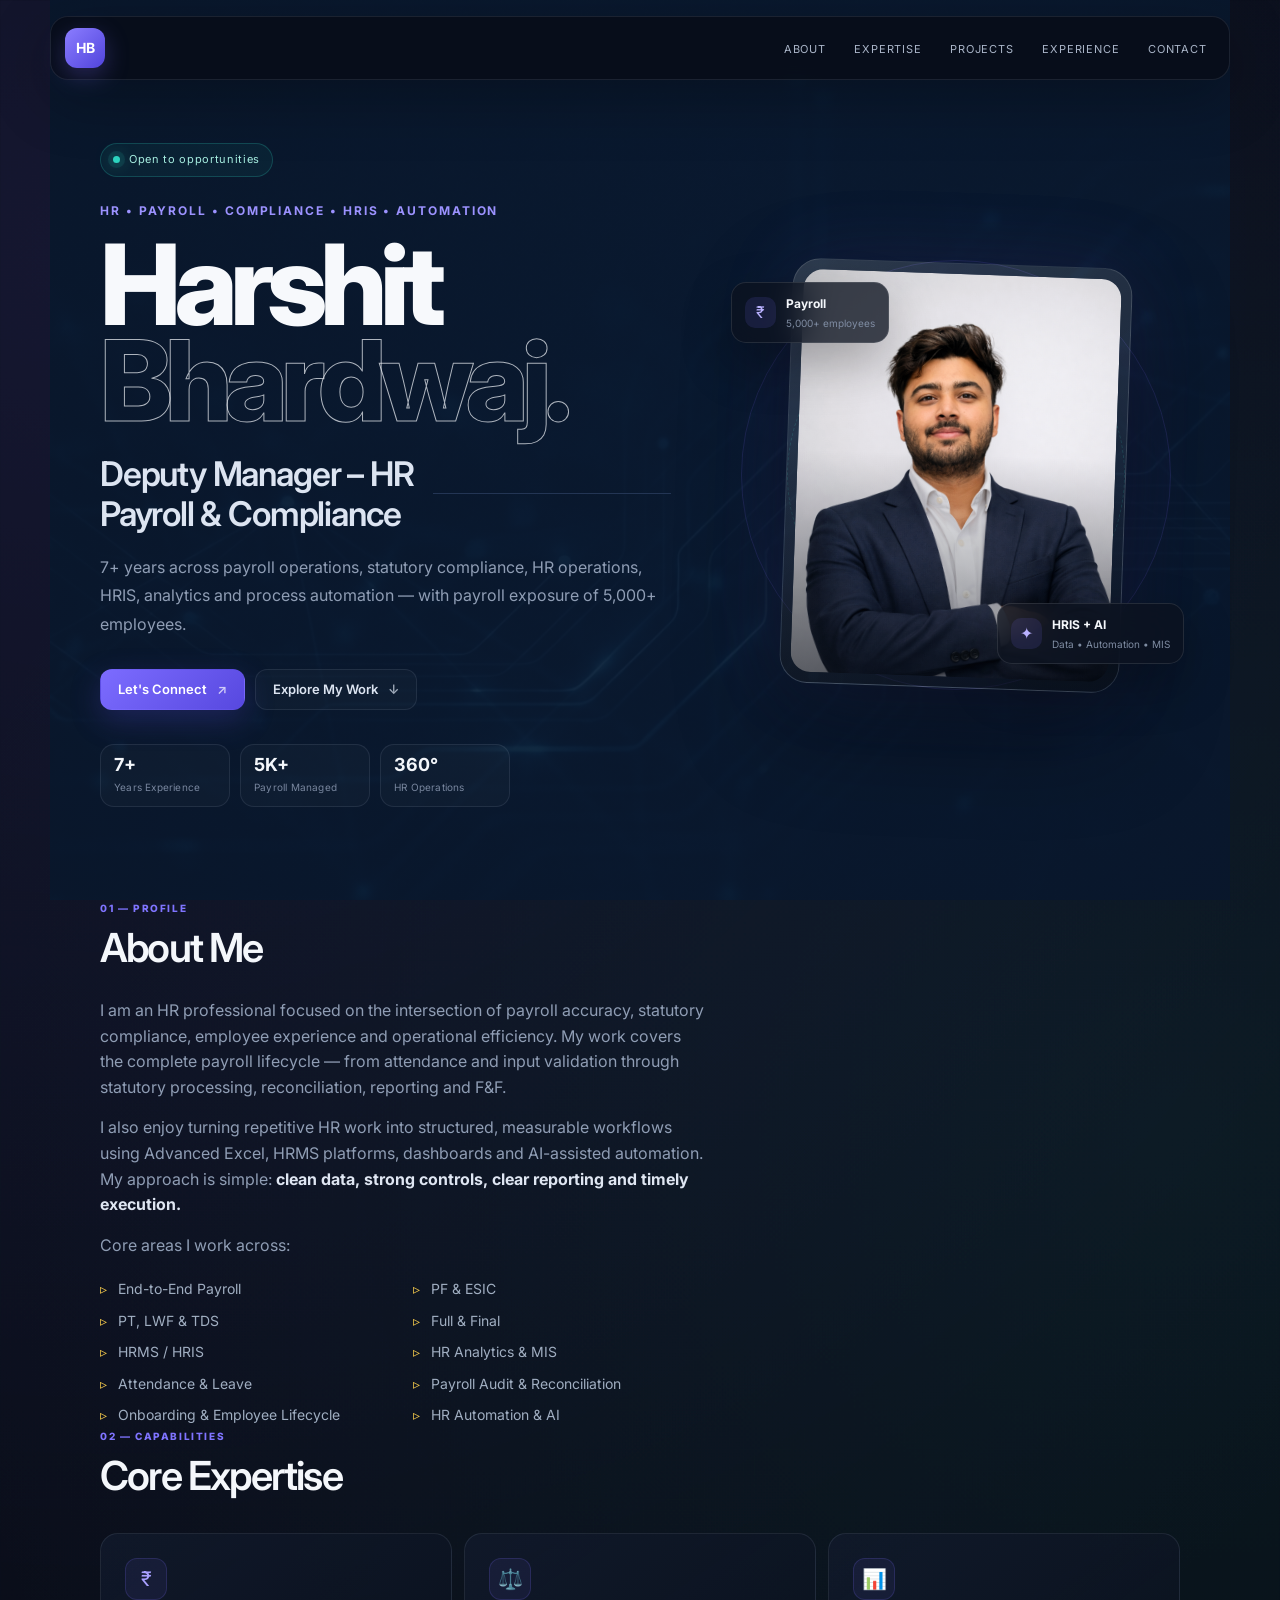
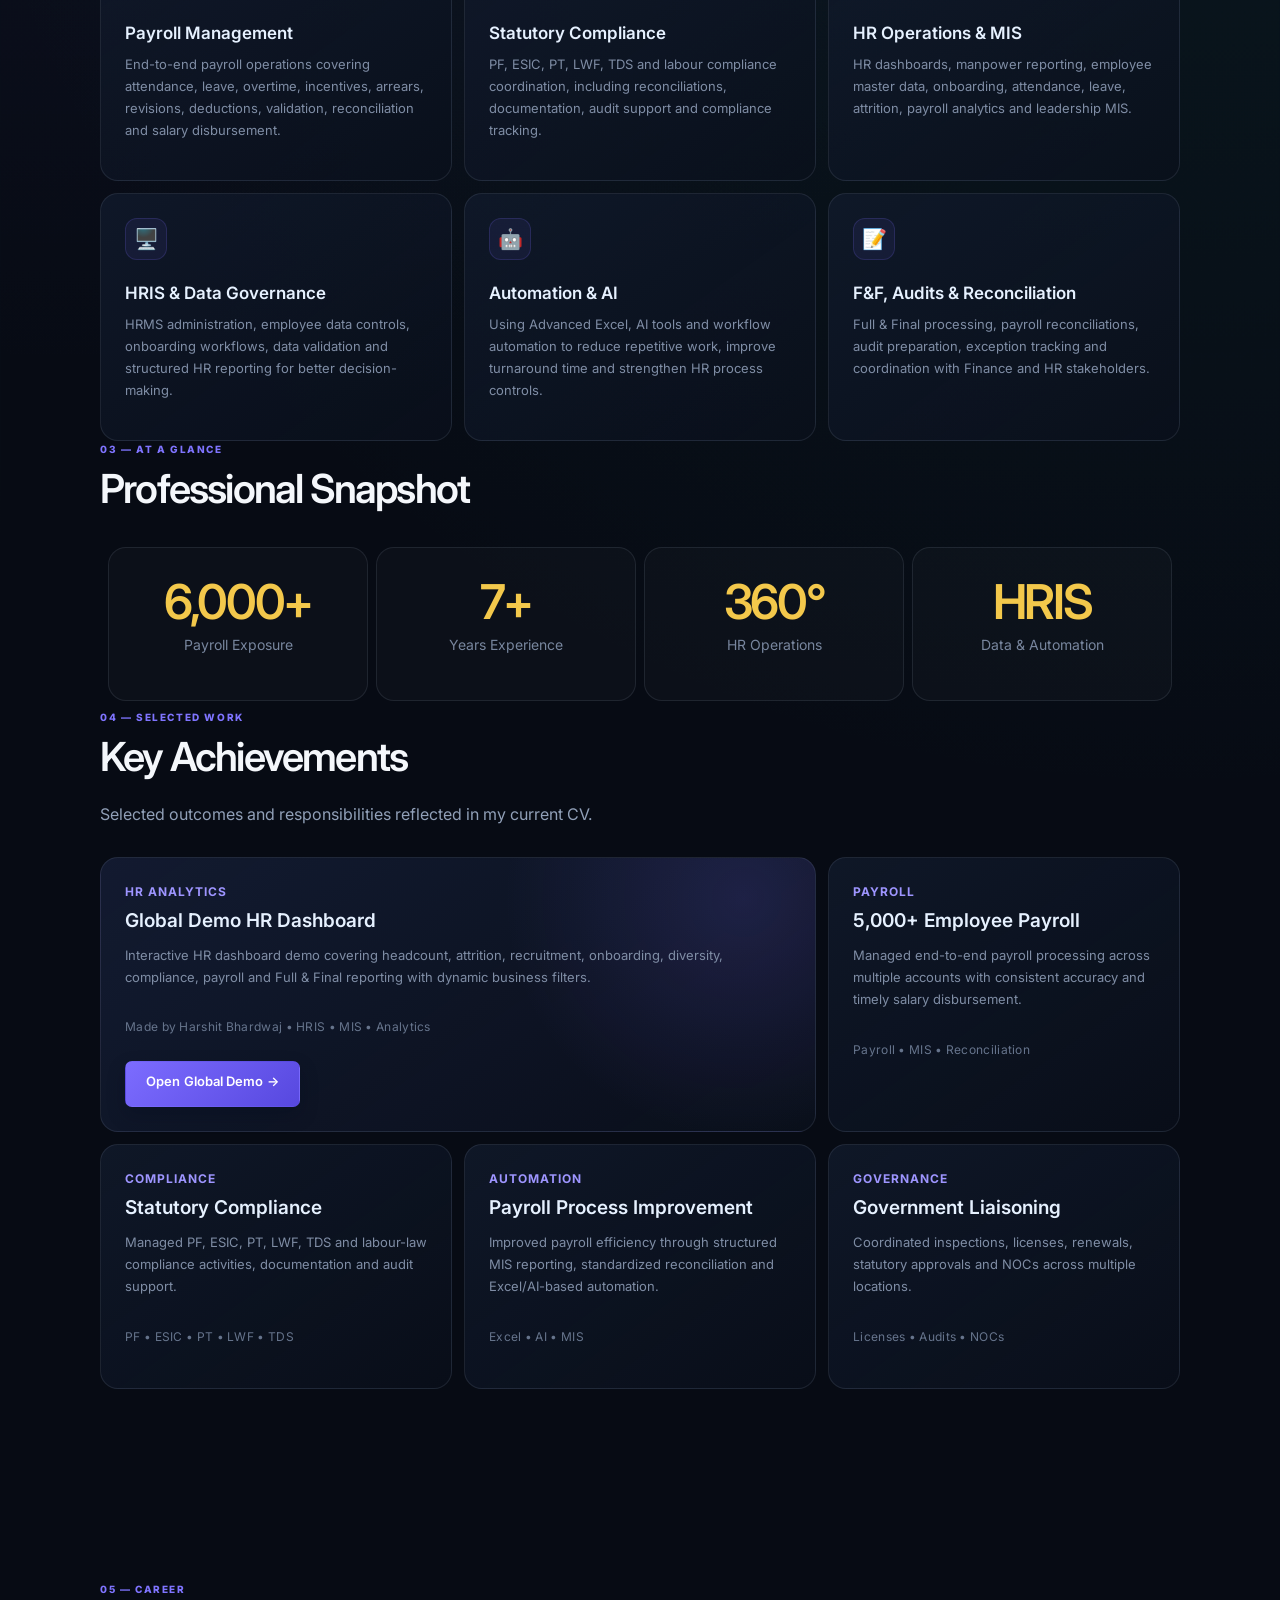
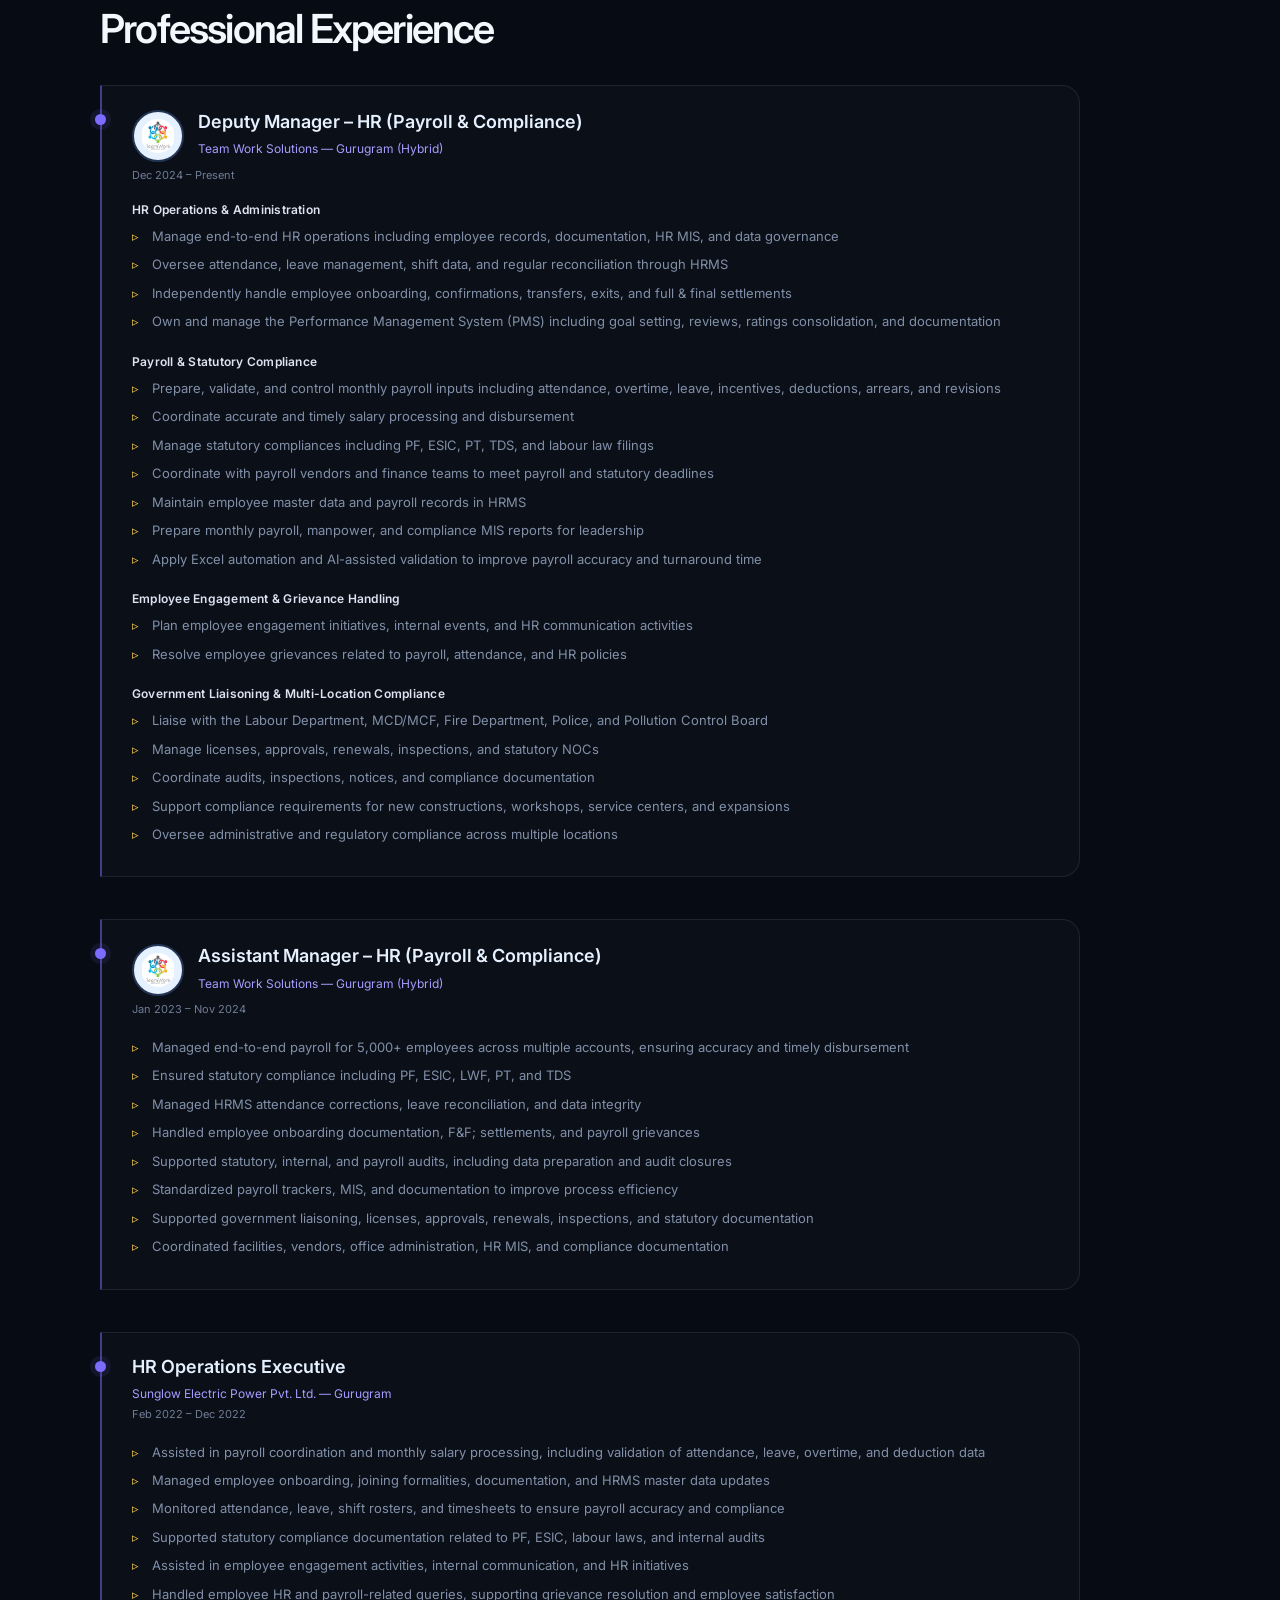
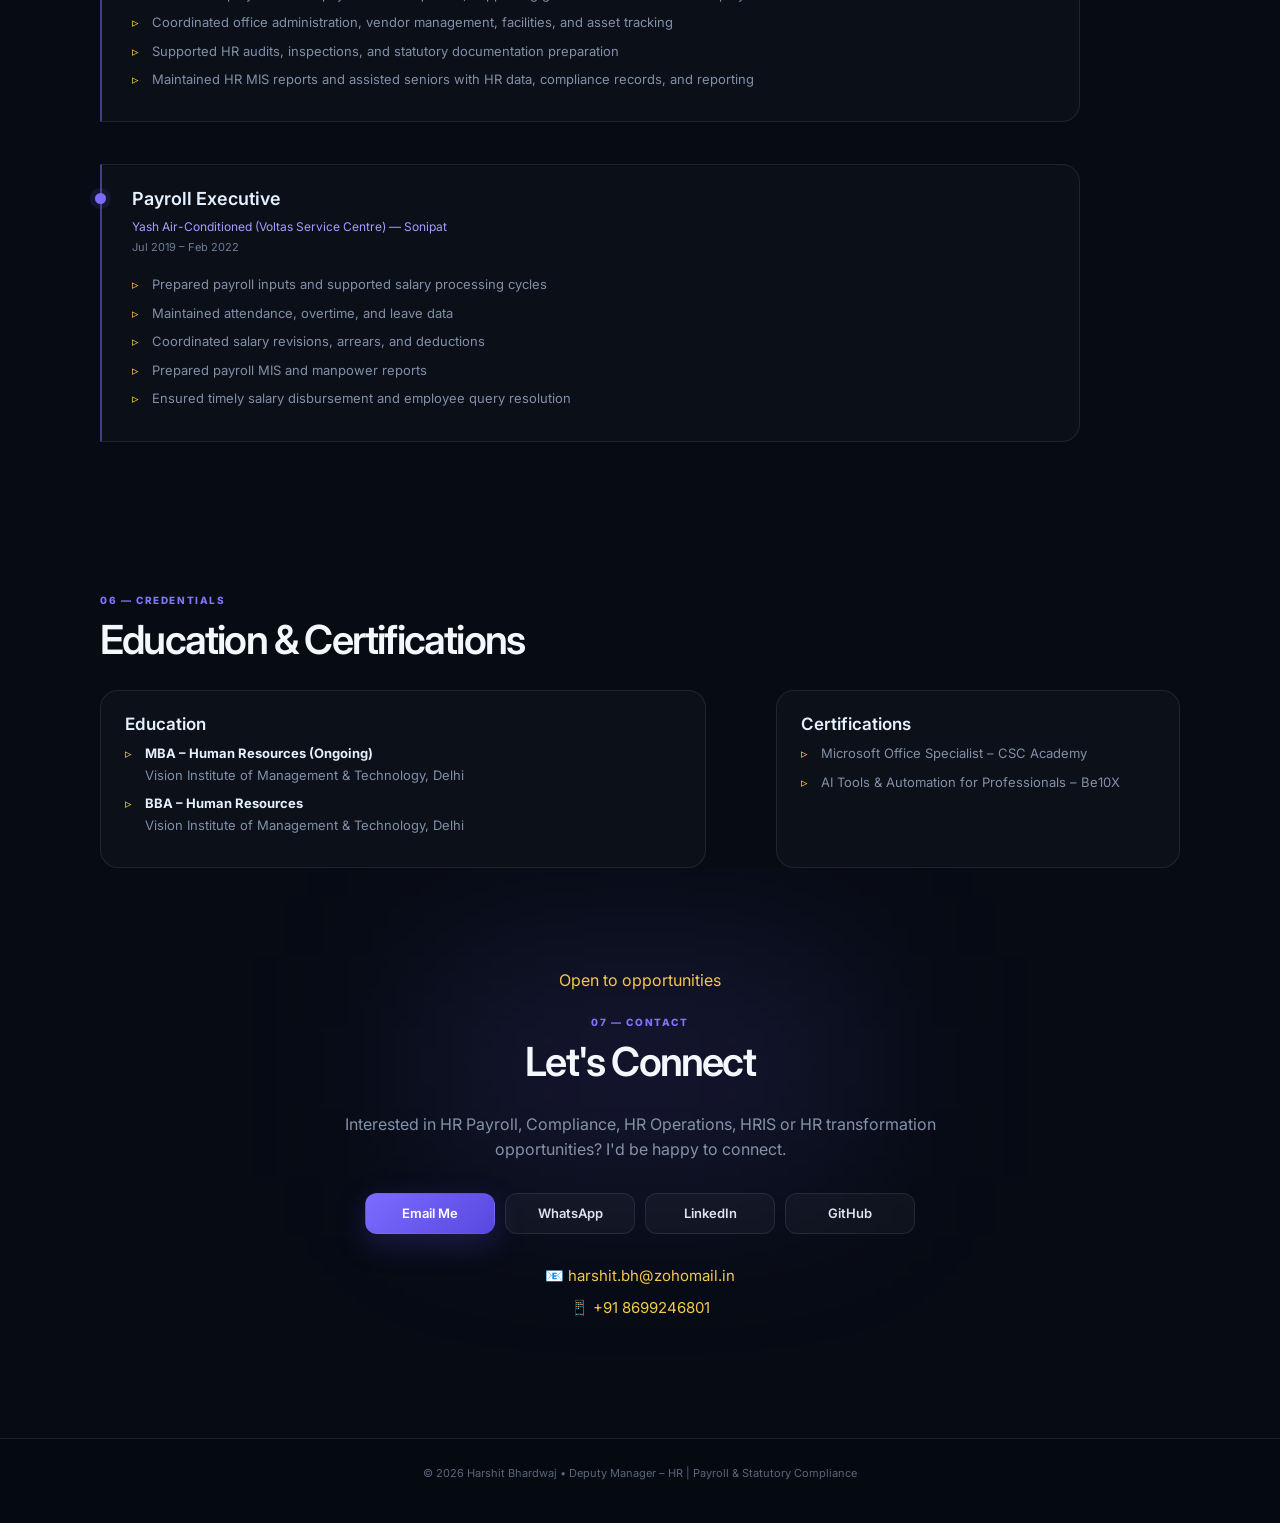
==== commit f0db2565: "Keep profile photo only in hero section" ====
--- a/index.html
+++ b/index.html
@@ -97,11 +97,6 @@
                         <li>HR Automation & AI</li>
                     </ul>
                 </div>
-                <div class="about-img">
-                    <div class="img-wrapper">
-                        <img src="assets/profile.png" alt="Harshit Bhardwaj">
-                    </div>
-                </div>
             </div>
         </section>
 
--- a/style.css
+++ b/style.css
@@ -710,3 +710,551 @@
     margin-bottom: 14px;
   }
 }
+
+
+/* ============================================================
+   2026 VISUAL REFRESH — Executive Tech / Glass Bento
+   Content remains unchanged; visual system only.
+   ============================================================ */
+:root {
+  --bg: #070b14;
+  --bg-soft: #0b1220;
+  --surface: rgba(16, 24, 40, .72);
+  --surface-strong: #111a2c;
+  --line-modern: rgba(148, 163, 184, .14);
+  --text-modern: #f4f7fb;
+  --muted-modern: #91a0b8;
+  --accent: #7c6cff;
+  --accent-2: #2dd4bf;
+  --accent-soft: rgba(124,108,255,.14);
+  --gold: #f3c84b;
+}
+
+html {
+  background: var(--bg);
+  scroll-padding-top: 96px;
+}
+
+body {
+  background:
+    radial-gradient(circle at 8% 4%, rgba(124,108,255,.12), transparent 28%),
+    radial-gradient(circle at 92% 18%, rgba(45,212,191,.07), transparent 24%),
+    var(--bg);
+  color: var(--muted-modern);
+}
+
+body::before {
+  content: "";
+  position: fixed;
+  inset: 0;
+  pointer-events: none;
+  z-index: -1;
+  opacity: .32;
+  background-image:
+    linear-gradient(rgba(255,255,255,.025) 1px, transparent 1px),
+    linear-gradient(90deg, rgba(255,255,255,.025) 1px, transparent 1px);
+  background-size: 56px 56px;
+  mask-image: linear-gradient(to bottom, black, transparent 78%);
+}
+
+header {
+  width: min(1180px, calc(100% - 36px));
+  height: 64px;
+  top: 16px;
+  left: 50%;
+  transform: translateX(-50%);
+  padding: 0 10px 0 14px;
+  border: 1px solid var(--line-modern);
+  border-radius: 18px;
+  background: rgba(7, 11, 20, .72);
+  box-shadow: 0 18px 60px rgba(0,0,0,.28);
+}
+
+header .logo {
+  width: 40px;
+  height: 40px;
+  display: grid;
+  place-items: center;
+  padding: 0;
+  border: 0;
+  border-radius: 12px;
+  background: linear-gradient(135deg, #8b7dff, #5144dc);
+  color: white;
+  font-family: var(--font-sans);
+  font-size: 14px;
+  box-shadow: 0 8px 24px rgba(124,108,255,.28);
+}
+
+nav ul { gap: 4px; }
+nav a {
+  padding: 9px 12px;
+  border-radius: 10px;
+  color: #aab5c8;
+  font-size: 11px;
+  letter-spacing: .08em;
+}
+nav a:hover {
+  background: rgba(255,255,255,.06);
+  color: #fff;
+}
+
+section {
+  max-width: 1180px;
+  padding: 100px 0;
+}
+
+.container { max-width: 1180px; }
+
+.hero-modern {
+  min-height: 100vh !important;
+  padding-top: 120px !important;
+  padding-bottom: 70px !important;
+  position: relative;
+}
+
+.hero-grid {
+  min-height: calc(100vh - 190px);
+  display: grid;
+  grid-template-columns: minmax(0, 1.12fr) minmax(360px, .88fr);
+  align-items: center;
+  gap: 60px;
+}
+
+.hero-copy { position: relative; z-index: 2; }
+
+.hero-badge {
+  display: inline-flex;
+  align-items: center;
+  gap: 9px;
+  padding: 7px 12px;
+  border: 1px solid rgba(45,212,191,.22);
+  border-radius: 999px;
+  background: rgba(45,212,191,.06);
+  color: #a7eee1;
+  font-size: 11px;
+  letter-spacing: .06em;
+  margin-bottom: 24px;
+}
+
+.pulse-dot {
+  width: 7px;
+  height: 7px;
+  border-radius: 50%;
+  background: #2dd4bf;
+  box-shadow: 0 0 0 5px rgba(45,212,191,.10), 0 0 16px rgba(45,212,191,.7);
+}
+
+.hero-modern .overline {
+  margin-bottom: 16px;
+  color: #9c92ff;
+  font-size: 12px;
+  letter-spacing: .16em;
+  font-weight: 700;
+}
+
+.hero-modern h1 {
+  margin: 0;
+  font-size: clamp(64px, 9vw, 112px);
+  line-height: .86;
+  letter-spacing: -.065em;
+  font-family: var(--font-sans);
+  font-weight: 800;
+  color: #f7f9fc;
+}
+.hero-modern h1 span {
+  color: transparent;
+  -webkit-text-stroke: 1px rgba(244,247,251,.7);
+}
+
+.hero-modern .subtitle {
+  margin-top: 26px;
+  color: #dce4f1;
+  font-size: clamp(23px, 3vw, 34px);
+  line-height: 1.15;
+  font-weight: 600;
+  letter-spacing: -.035em;
+}
+
+.hero-modern .hero-text {
+  max-width: 650px;
+  margin-top: 20px;
+  color: #8f9db4;
+  font-size: 16px;
+  line-height: 1.8;
+}
+
+.cta-group { margin-top: 30px; gap: 10px; }
+.btn {
+  border: 1px solid var(--line-modern);
+  border-radius: 12px;
+  padding: 13px 17px;
+  color: #dce4f1;
+  background: rgba(255,255,255,.035);
+  font-weight: 600;
+  font-size: 13px;
+}
+.btn span { margin-left: 7px; opacity: .7; }
+.btn:hover {
+  color: #fff;
+  border-color: rgba(255,255,255,.24);
+  background: rgba(255,255,255,.07);
+  transform: translateY(-2px);
+}
+.btn-primary {
+  color: #fff;
+  border-color: transparent;
+  background: linear-gradient(135deg, #7c6cff, #5748df);
+  box-shadow: 0 10px 30px rgba(92,75,230,.25);
+}
+.btn-primary:hover {
+  color: #fff;
+  background: linear-gradient(135deg, #8d80ff, #6354ed);
+}
+.btn-outline { background: rgba(255,255,255,.025); }
+
+.hero-metrics {
+  gap: 10px;
+  margin-top: 34px;
+}
+.hero-metrics span {
+  min-width: 130px;
+  padding: 11px 13px;
+  border: 1px solid var(--line-modern);
+  border-radius: 14px;
+  background: rgba(255,255,255,.025);
+}
+.hero-metrics strong {
+  display: block;
+  margin: 0;
+  color: #f4f7fb;
+  font-size: 18px;
+  line-height: 1;
+}
+.hero-metrics small {
+  display: block;
+  margin-top: 5px;
+  color: #78869e;
+  font-size: 10px;
+  letter-spacing: .02em;
+}
+
+.hero-visual {
+  position: relative;
+  min-height: 530px;
+  display: grid;
+  place-items: center;
+}
+.hero-orbit {
+  position: absolute;
+  width: 430px;
+  height: 430px;
+  border: 1px solid rgba(124,108,255,.16);
+  border-radius: 50%;
+  box-shadow: inset 0 0 80px rgba(124,108,255,.04);
+}
+.hero-orbit::before {
+  content: "";
+  position: absolute;
+  inset: 45px;
+  border: 1px dashed rgba(45,212,191,.16);
+  border-radius: 50%;
+}
+.hero-photo-card {
+  position: relative;
+  width: min(340px, 75vw);
+  aspect-ratio: 4/5;
+  padding: 10px;
+  border-radius: 28px;
+  background: linear-gradient(145deg, rgba(255,255,255,.15), rgba(255,255,255,.025));
+  border: 1px solid rgba(255,255,255,.12);
+  box-shadow: 0 40px 100px rgba(0,0,0,.42), 0 0 80px rgba(124,108,255,.12);
+  transform: rotate(2deg);
+  overflow: hidden;
+  z-index: 2;
+}
+.hero-photo-card img {
+  width: 100%;
+  height: 100%;
+  object-fit: cover;
+  object-position: center top;
+  border-radius: 20px;
+  filter: saturate(.9) contrast(1.04);
+}
+.photo-glow {
+  position: absolute;
+  inset: 0;
+  background: linear-gradient(180deg, transparent 45%, rgba(7,11,20,.55));
+  z-index: 1;
+  pointer-events: none;
+}
+.floating-card {
+  position: absolute;
+  z-index: 4;
+  display: flex;
+  align-items: center;
+  gap: 10px;
+  padding: 11px 13px;
+  border: 1px solid rgba(255,255,255,.1);
+  border-radius: 15px;
+  background: rgba(12,18,31,.78);
+  backdrop-filter: blur(16px);
+  box-shadow: 0 20px 50px rgba(0,0,0,.28);
+}
+.floating-card strong,
+.floating-card small { display: block; }
+.floating-card strong { color: #f4f7fb; font-size: 12px; }
+.floating-card small { color: #7f8ca2; font-size: 10px; margin-top: 2px; }
+.floating-top { top: 72px; left: 0; }
+.floating-bottom { right: -4px; bottom: 76px; }
+.mini-icon {
+  width: 31px;
+  height: 31px;
+  display: grid;
+  place-items: center;
+  border-radius: 10px;
+  color: #b9b1ff;
+  background: rgba(124,108,255,.13);
+}
+
+.section-kicker {
+  margin-bottom: 10px;
+  color: #7f74ff;
+  font-size: 10px;
+  font-weight: 800;
+  letter-spacing: .16em;
+}
+section > h2 {
+  color: #f4f7fb;
+  font-family: var(--font-sans);
+  font-size: clamp(28px, 4vw, 40px);
+  letter-spacing: -.045em;
+  margin-bottom: 28px;
+}
+section > h2::after { display: none; }
+
+.about-content {
+  gap: 70px;
+  align-items: center;
+}
+.about-text p { color: #8f9db4; }
+.about-text strong { color: #dfe6f2; }
+.about-text ul.skills-list {
+  grid-template-columns: repeat(2, minmax(160px, 1fr));
+  gap: 7px 20px;
+}
+.about-text ul.skills-list li {
+  color: #a0aec1;
+  margin-bottom: 2px;
+  padding-left: 18px;
+}
+.about-img { max-width: 330px; }
+.img-wrapper {
+  padding: 10px;
+  border: 1px solid var(--line-modern);
+  border-radius: 24px;
+  background: rgba(255,255,255,.025);
+}
+.img-wrapper img { border-radius: 17px; }
+.img-wrapper::after { display: none; }
+
+.expertise-grid {
+  gap: 12px;
+  margin-top: 35px;
+  grid-template-columns: repeat(3, 1fr);
+}
+.expertise-card {
+  min-height: 230px;
+  padding: 24px;
+  border: 1px solid var(--line-modern);
+  border-radius: 18px;
+  background: linear-gradient(145deg, rgba(17,26,44,.82), rgba(10,16,28,.7));
+  box-shadow: none;
+}
+.expertise-card:hover {
+  transform: translateY(-6px);
+  border-color: rgba(124,108,255,.38);
+  background: linear-gradient(145deg, rgba(25,33,58,.9), rgba(11,17,30,.85));
+  box-shadow: 0 24px 60px rgba(0,0,0,.22);
+}
+.expertise-icon {
+  width: 42px;
+  height: 42px;
+  display: grid;
+  place-items: center;
+  margin-bottom: 24px;
+  border: 1px solid rgba(124,108,255,.18);
+  border-radius: 12px;
+  background: rgba(124,108,255,.08);
+  color: #a9a0ff;
+  font-size: 20px;
+}
+.expertise-card h3 { font-size: 17px; }
+.expertise-card p { color: #7f8da5; font-size: 13px; line-height: 1.7; }
+
+.stats-grid {
+  margin-top: 20px;
+  padding: 8px;
+  gap: 8px;
+  background: transparent;
+}
+.stat-item {
+  padding: 28px 16px;
+  border: 1px solid var(--line-modern);
+  border-radius: 18px;
+  background: rgba(255,255,255,.025);
+}
+.stat-item h3 {
+  font-size: clamp(32px, 5vw, 48px);
+  letter-spacing: -.05em;
+}
+.stat-item p { color: #78869e; }
+
+.projects-grid {
+  grid-template-columns: repeat(6, 1fr);
+  gap: 12px;
+  margin-top: 30px;
+}
+.project-card {
+  grid-column: span 2;
+  min-height: 245px;
+  padding: 24px;
+  border-radius: 18px;
+  border: 1px solid var(--line-modern);
+  background: linear-gradient(145deg, rgba(17,26,44,.82), rgba(10,16,28,.65));
+}
+.project-card:first-child {
+  grid-column: span 4;
+  min-height: 275px;
+  background:
+    radial-gradient(circle at 90% 15%, rgba(124,108,255,.16), transparent 35%),
+    linear-gradient(145deg, rgba(20,28,51,.92), rgba(10,16,28,.8));
+}
+.project-card:hover {
+  transform: translateY(-5px);
+  border-color: rgba(124,108,255,.36);
+}
+.project-card h3 { font-size: 19px; }
+.project-card p { color: #7f8da5; line-height: 1.7; font-size: 13px; }
+.project-tag { color: #9e95ff; }
+.project-tech { color: #66748c; }
+.project-demo-btn { margin-top: auto !important; width: fit-content; }
+
+.experience-container {
+  max-width: 980px;
+}
+.job-entry {
+  margin-bottom: 42px;
+  padding: 24px 24px 24px 30px;
+  border: 1px solid var(--line-modern);
+  border-left: 2px solid rgba(124,108,255,.5);
+  border-radius: 0 18px 18px 0;
+  background: rgba(255,255,255,.02);
+}
+.job-entry::before {
+  left: -7px;
+  top: 28px;
+  width: 11px;
+  height: 11px;
+  background: #7c6cff;
+  box-shadow: 0 0 0 5px rgba(124,108,255,.1);
+}
+.job-header { margin-bottom: 18px; }
+.job-header h3 { font-size: 18px; }
+.company { color: #a69dff; font-size: 12px; }
+.range { color: #6f7d94; font-size: 11px; }
+.job-description h4 {
+  color: #dce4f1;
+  font-size: 12px;
+  letter-spacing: .02em;
+}
+.job-description li {
+  color: #8190a8;
+  font-size: 13px;
+  line-height: 1.65;
+  margin-bottom: 7px;
+}
+
+#education .about-content {
+  align-items: stretch;
+}
+.education-block, .cert-block {
+  padding: 24px;
+  border: 1px solid var(--line-modern);
+  border-radius: 18px;
+  background: rgba(255,255,255,.025);
+}
+.education-block h3, .cert-block h3 { font-size: 17px; }
+.job-description li { color: #8190a8; }
+
+.contact-section {
+  padding-top: 100px !important;
+  padding-bottom: 110px !important;
+  margin-bottom: 0;
+  position: relative;
+  overflow: hidden;
+}
+.contact-section::before {
+  content: "";
+  position: absolute;
+  width: 420px;
+  height: 220px;
+  left: 50%;
+  top: 35%;
+  transform: translate(-50%,-50%);
+  background: rgba(124,108,255,.13);
+  filter: blur(90px);
+  pointer-events: none;
+}
+.contact-section > * { position: relative; z-index: 1; }
+.contact-copy { color: #8492aa; }
+.contact-actions .btn { min-width: 130px; }
+.contact-details { color: #738198; }
+
+footer {
+  border-top: 1px solid var(--line-modern);
+  background: rgba(5,8,15,.75);
+  padding: 26px 20px;
+}
+footer p { color: #59667b; font-size: 11px; }
+
+@media (max-width: 900px) {
+  header { width: calc(100% - 24px); }
+  .hero-grid { grid-template-columns: 1fr; gap: 30px; }
+  .hero-visual { min-height: 430px; }
+  .expertise-grid { grid-template-columns: repeat(2, 1fr); }
+  .projects-grid { grid-template-columns: repeat(2, 1fr); }
+  .project-card, .project-card:first-child { grid-column: span 1; }
+}
+@media (max-width: 768px) {
+  header { top: 10px; height: 58px; border-radius: 15px; }
+  nav { display: block; max-width: calc(100% - 54px); overflow-x: auto; }
+  nav ul { gap: 0; width: max-content; }
+  nav a { padding: 8px 9px; font-size: 9px; }
+  .hero-modern { padding-top: 95px !important; }
+  .hero-grid { min-height: auto; }
+  .hero-modern h1 { font-size: clamp(58px, 17vw, 82px); }
+  .hero-modern .subtitle { font-size: 24px; }
+  .hero-modern .hero-text { font-size: 14px; }
+  .hero-visual { min-height: 390px; }
+  .hero-orbit { width: 320px; height: 320px; }
+  .hero-photo-card { width: 270px; }
+  .floating-top { left: 2px; top: 40px; }
+  .floating-bottom { right: 0; bottom: 38px; }
+  .expertise-grid { grid-template-columns: 1fr; }
+  .projects-grid { grid-template-columns: 1fr; }
+  .project-card, .project-card:first-child { grid-column: span 1; }
+  .about-content { gap: 35px; }
+  .about-text ul.skills-list { grid-template-columns: 1fr 1fr; }
+  .stats-grid { grid-template-columns: 1fr 1fr; }
+  .job-entry { padding: 20px 17px 20px 22px; }
+}
+@media (prefers-reduced-motion: no-preference) {
+  .hero-orbit { animation: slow-spin 24s linear infinite; }
+  .floating-top { animation: float-card 5s ease-in-out infinite; }
+  .floating-bottom { animation: float-card 5s ease-in-out infinite reverse; }
+}
+@keyframes slow-spin { to { transform: rotate(360deg); } }
+@keyframes float-card {
+  0%,100% { transform: translateY(0); }
+  50% { transform: translateY(-7px); }
+}
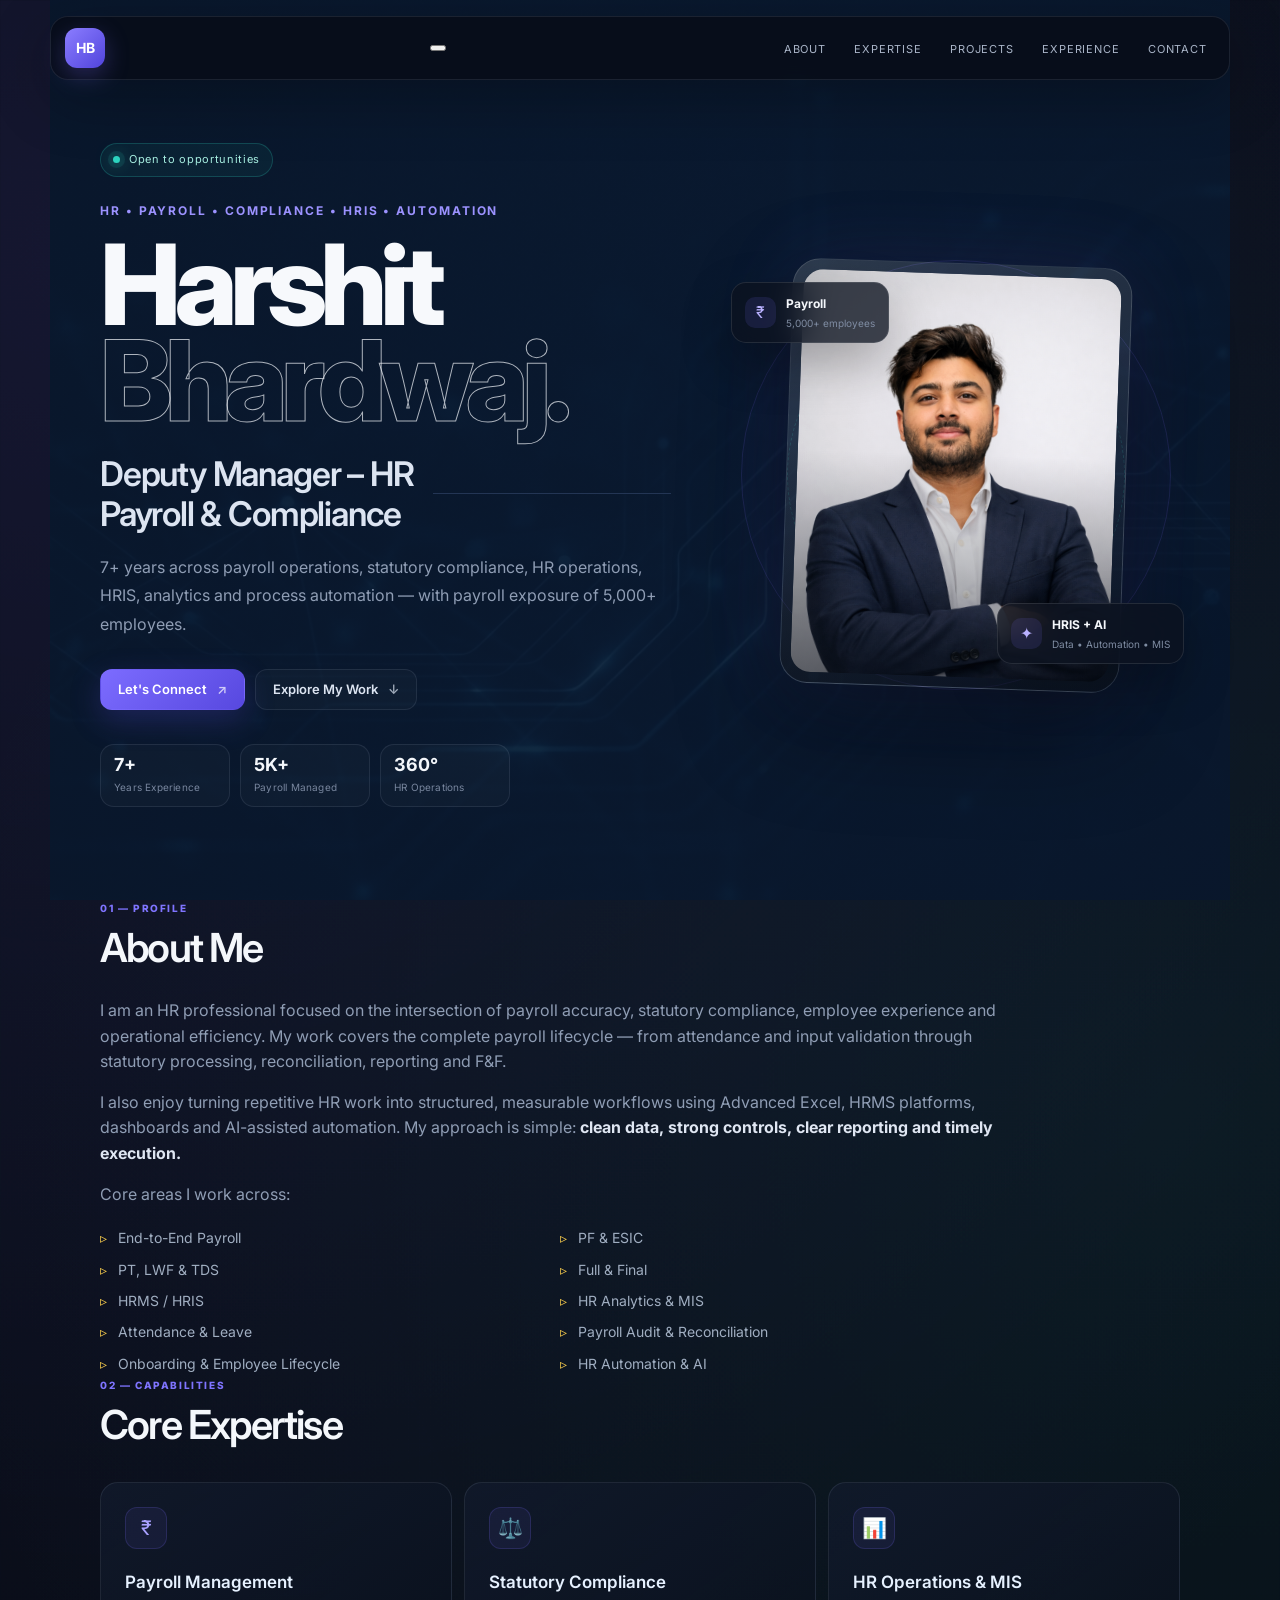
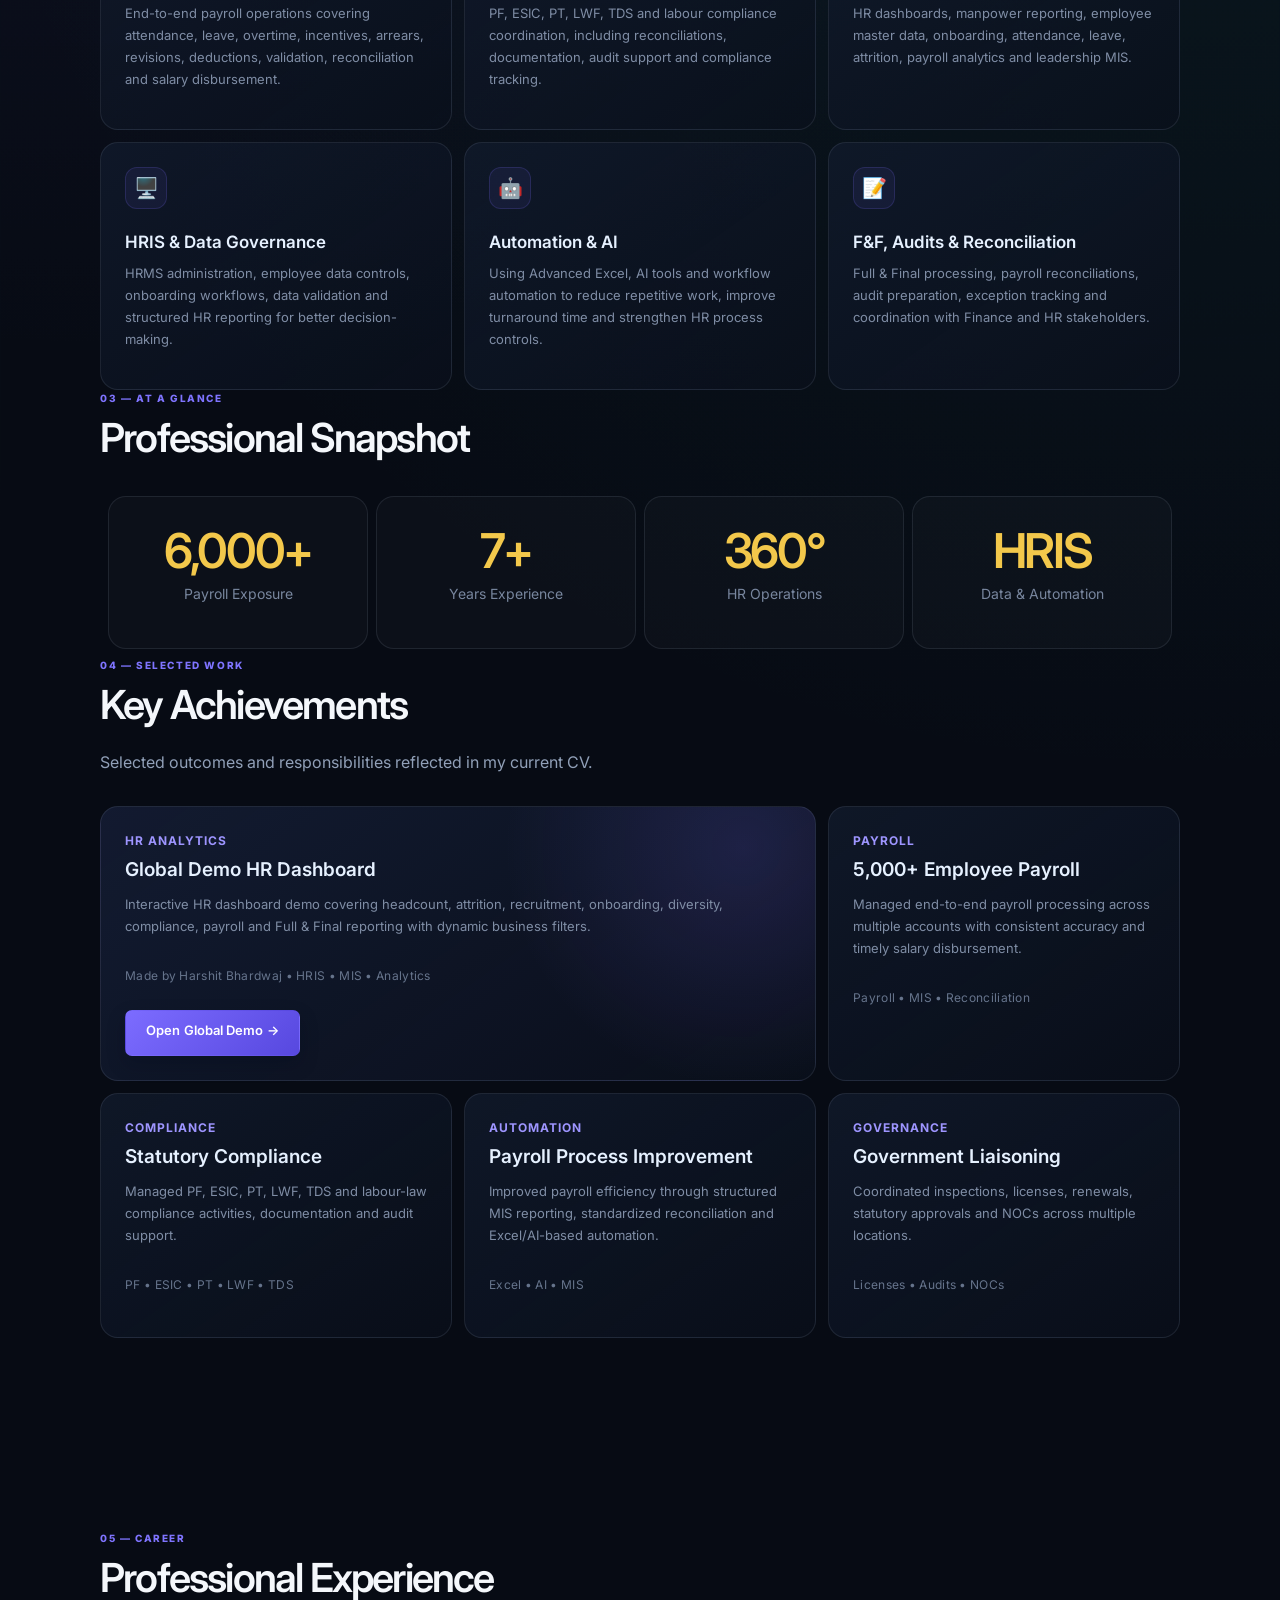
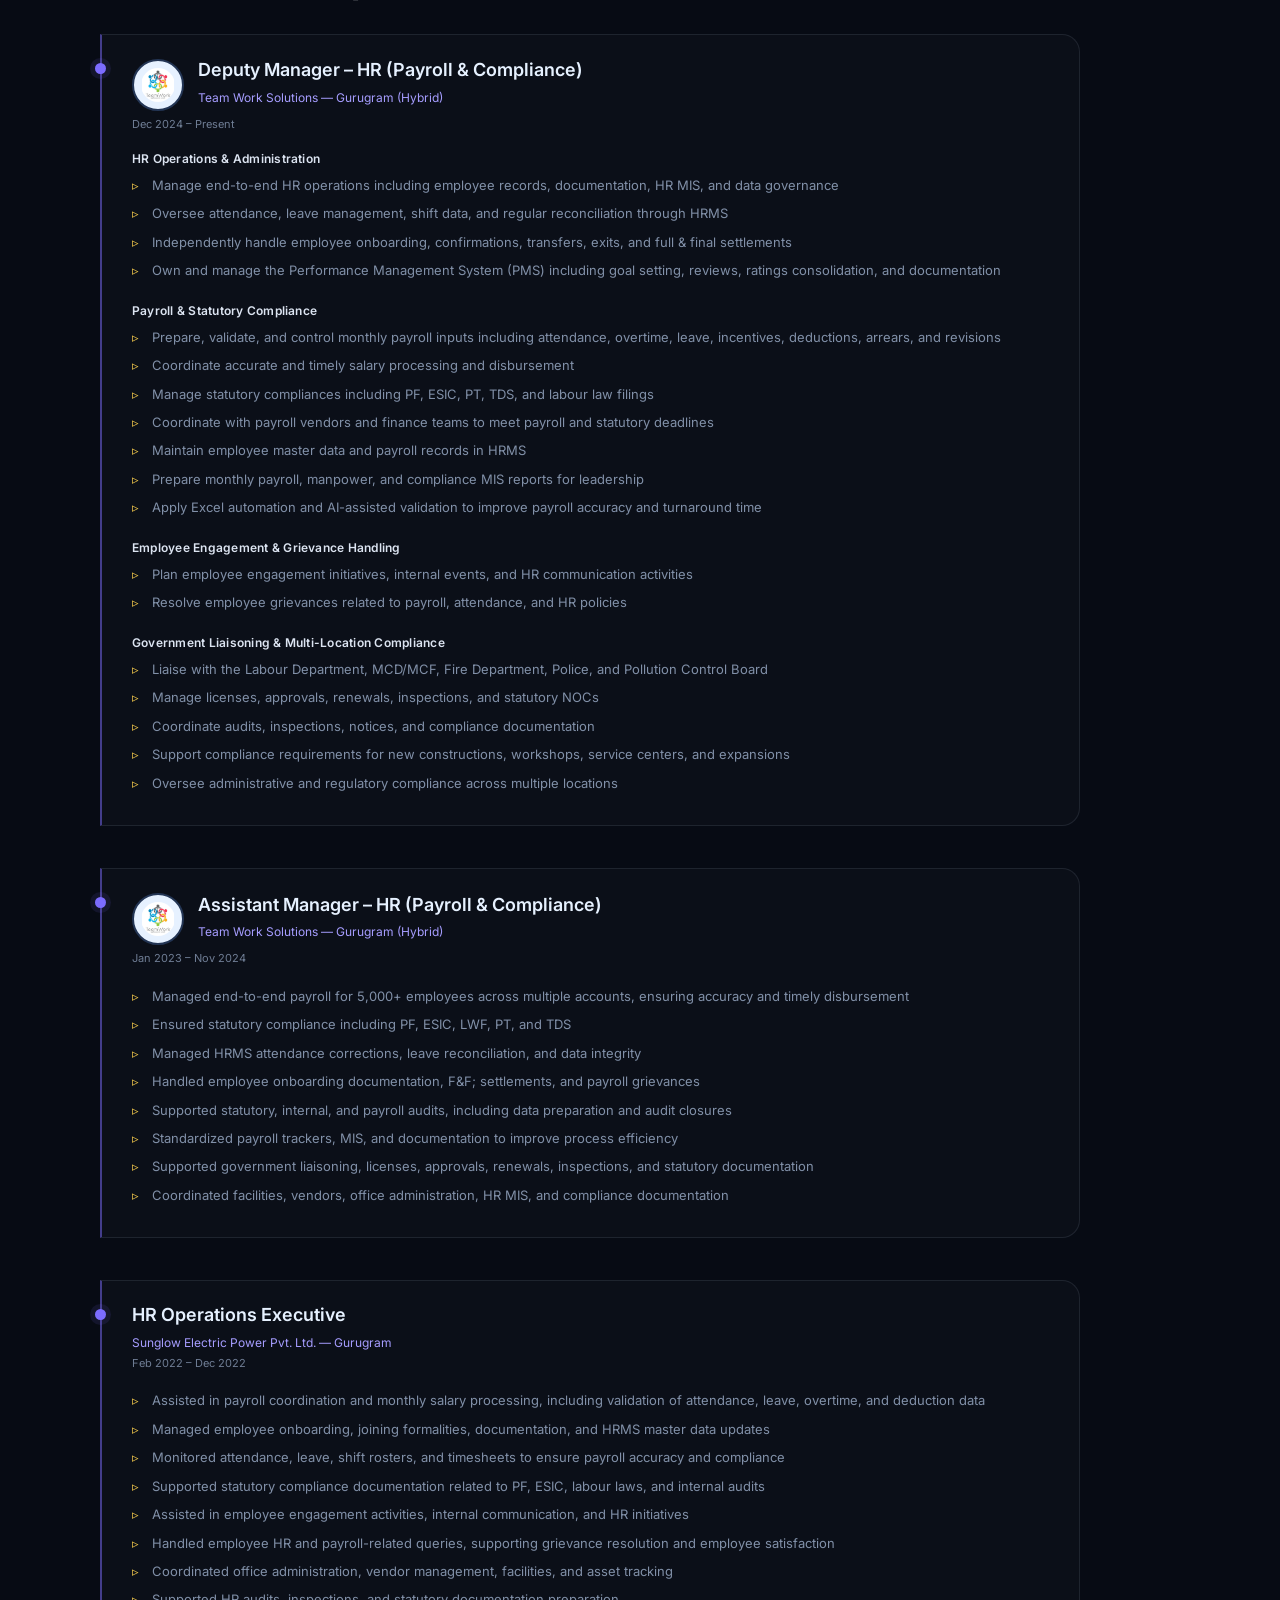
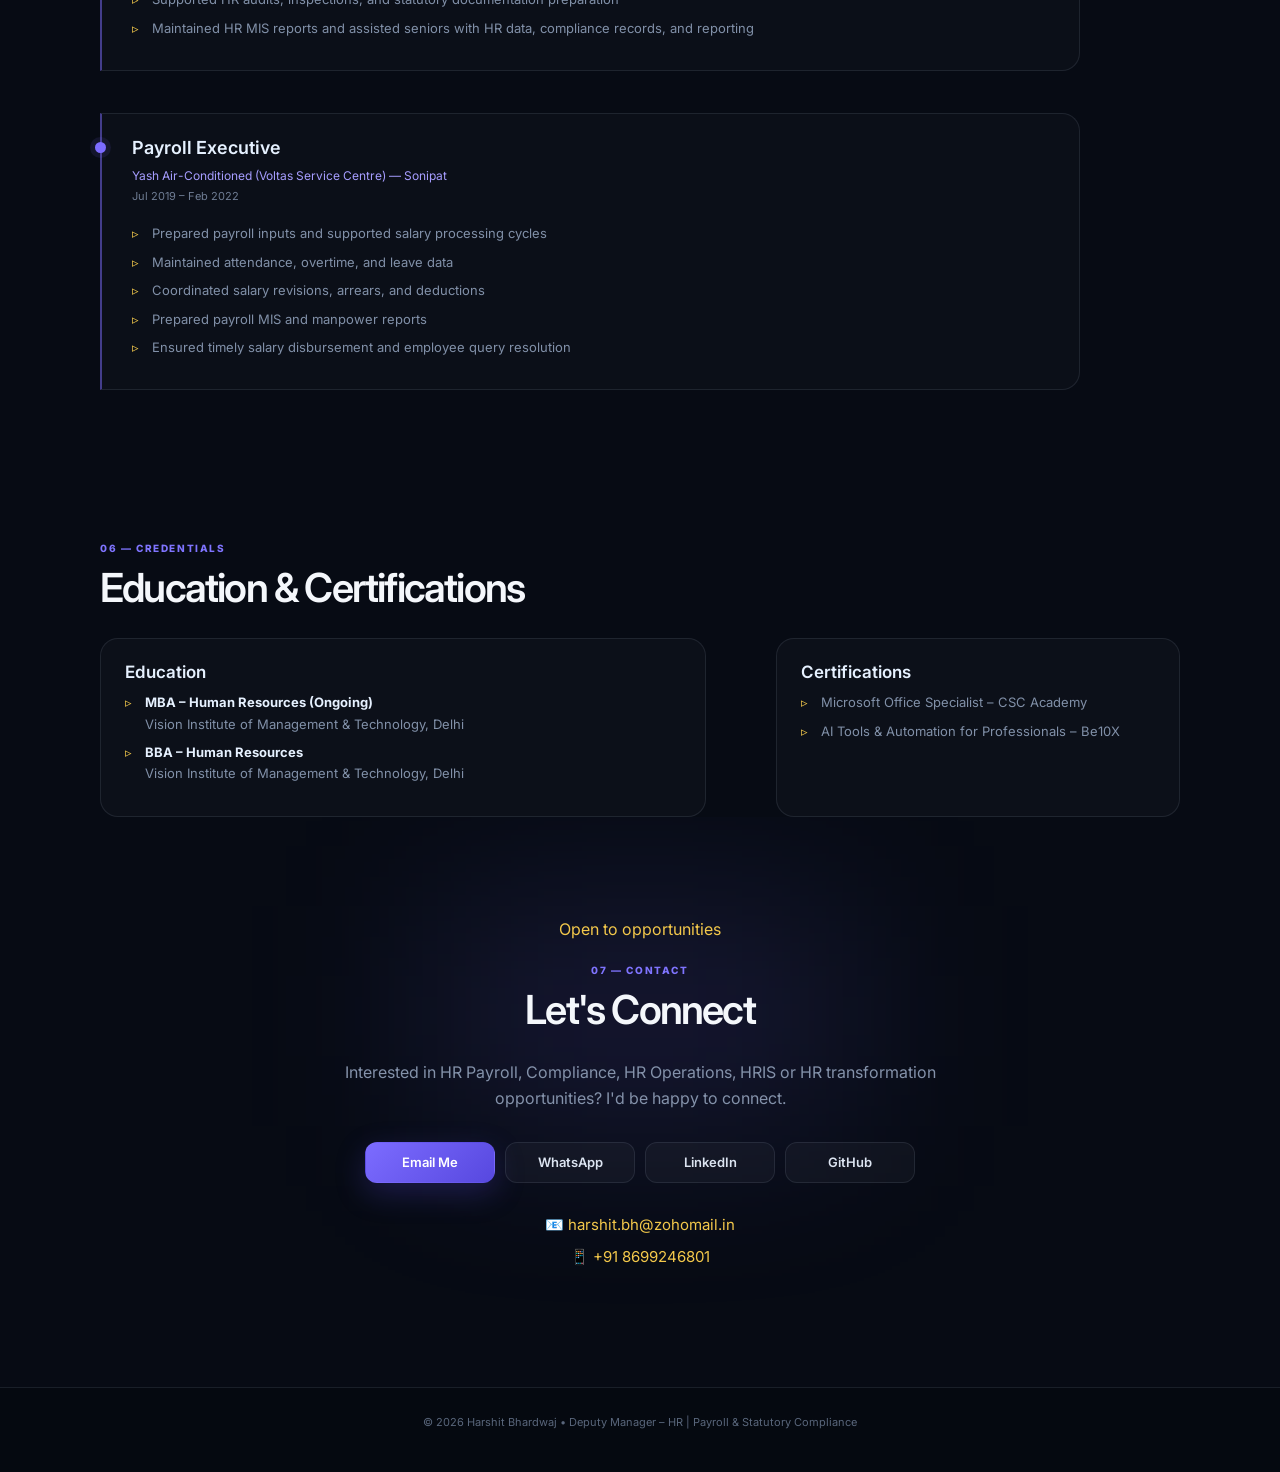
==== commit 576a5302: "Improve responsive navigation for all devices" ====
--- a/index.html
+++ b/index.html
@@ -17,7 +17,10 @@
 
     <header>
         <a href="#hero" class="logo" aria-label="Harshit Bhardwaj home">HB</a>
-        <nav aria-label="Primary navigation">
+        <button class="menu-toggle" type="button" aria-label="Open navigation" aria-expanded="false" aria-controls="primary-nav">
+            <span></span><span></span><span></span>
+        </button>
+        <nav id="primary-nav" aria-label="Primary navigation">
             <ul>
                 <li><a href="#about">About</a></li>
                 <li><a href="#expertise">Expertise</a></li>
@@ -377,5 +380,32 @@
     </footer>
 
     <script src="script.js"></script>
+
+    <script>
+        (() => {
+            const header = document.querySelector('header');
+            const toggle = document.querySelector('.menu-toggle');
+            const nav = document.querySelector('#primary-nav');
+            if (!toggle || !nav) return;
+            const closeMenu = () => {
+                header.classList.remove('menu-open');
+                toggle.setAttribute('aria-expanded', 'false');
+                toggle.setAttribute('aria-label', 'Open navigation');
+            };
+            toggle.addEventListener('click', () => {
+                const open = header.classList.toggle('menu-open');
+                toggle.setAttribute('aria-expanded', String(open));
+                toggle.setAttribute('aria-label', open ? 'Close navigation' : 'Open navigation');
+            });
+            nav.querySelectorAll('a').forEach(link => link.addEventListener('click', closeMenu));
+            document.addEventListener('keydown', event => {
+                if (event.key === 'Escape') closeMenu();
+            });
+            window.addEventListener('resize', () => {
+                if (window.innerWidth > 760) closeMenu();
+            });
+        })();
+    </script>
+
 </body>
 </html>
--- a/style.css
+++ b/style.css
@@ -1258,3 +1258,13 @@
   0%,100% { transform: translateY(0); }
   50% { transform: translateY(-7px); }
 }
+
+
+/* Single-photo layout */
+#about .about-content {
+  grid-template-columns: 1fr;
+  max-width: 920px;
+}
+#about .about-text {
+  max-width: 900px;
+}
